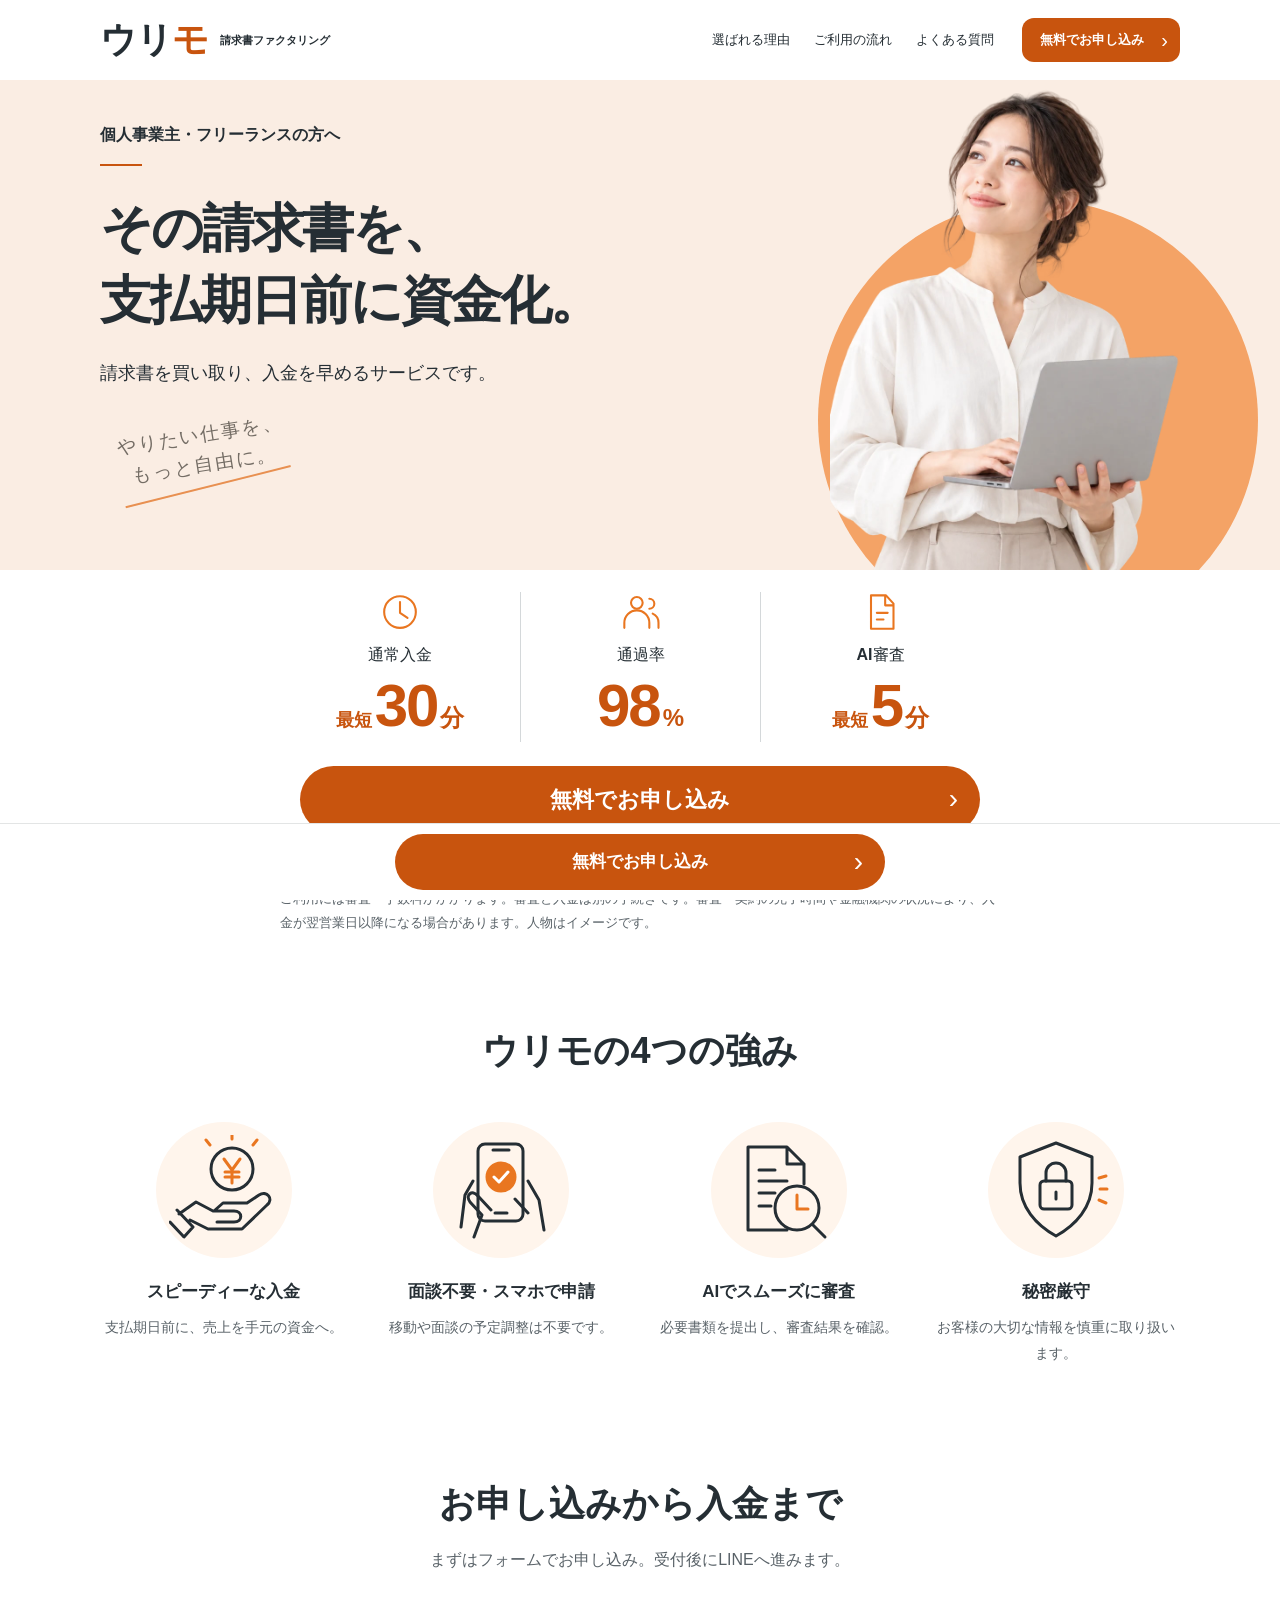
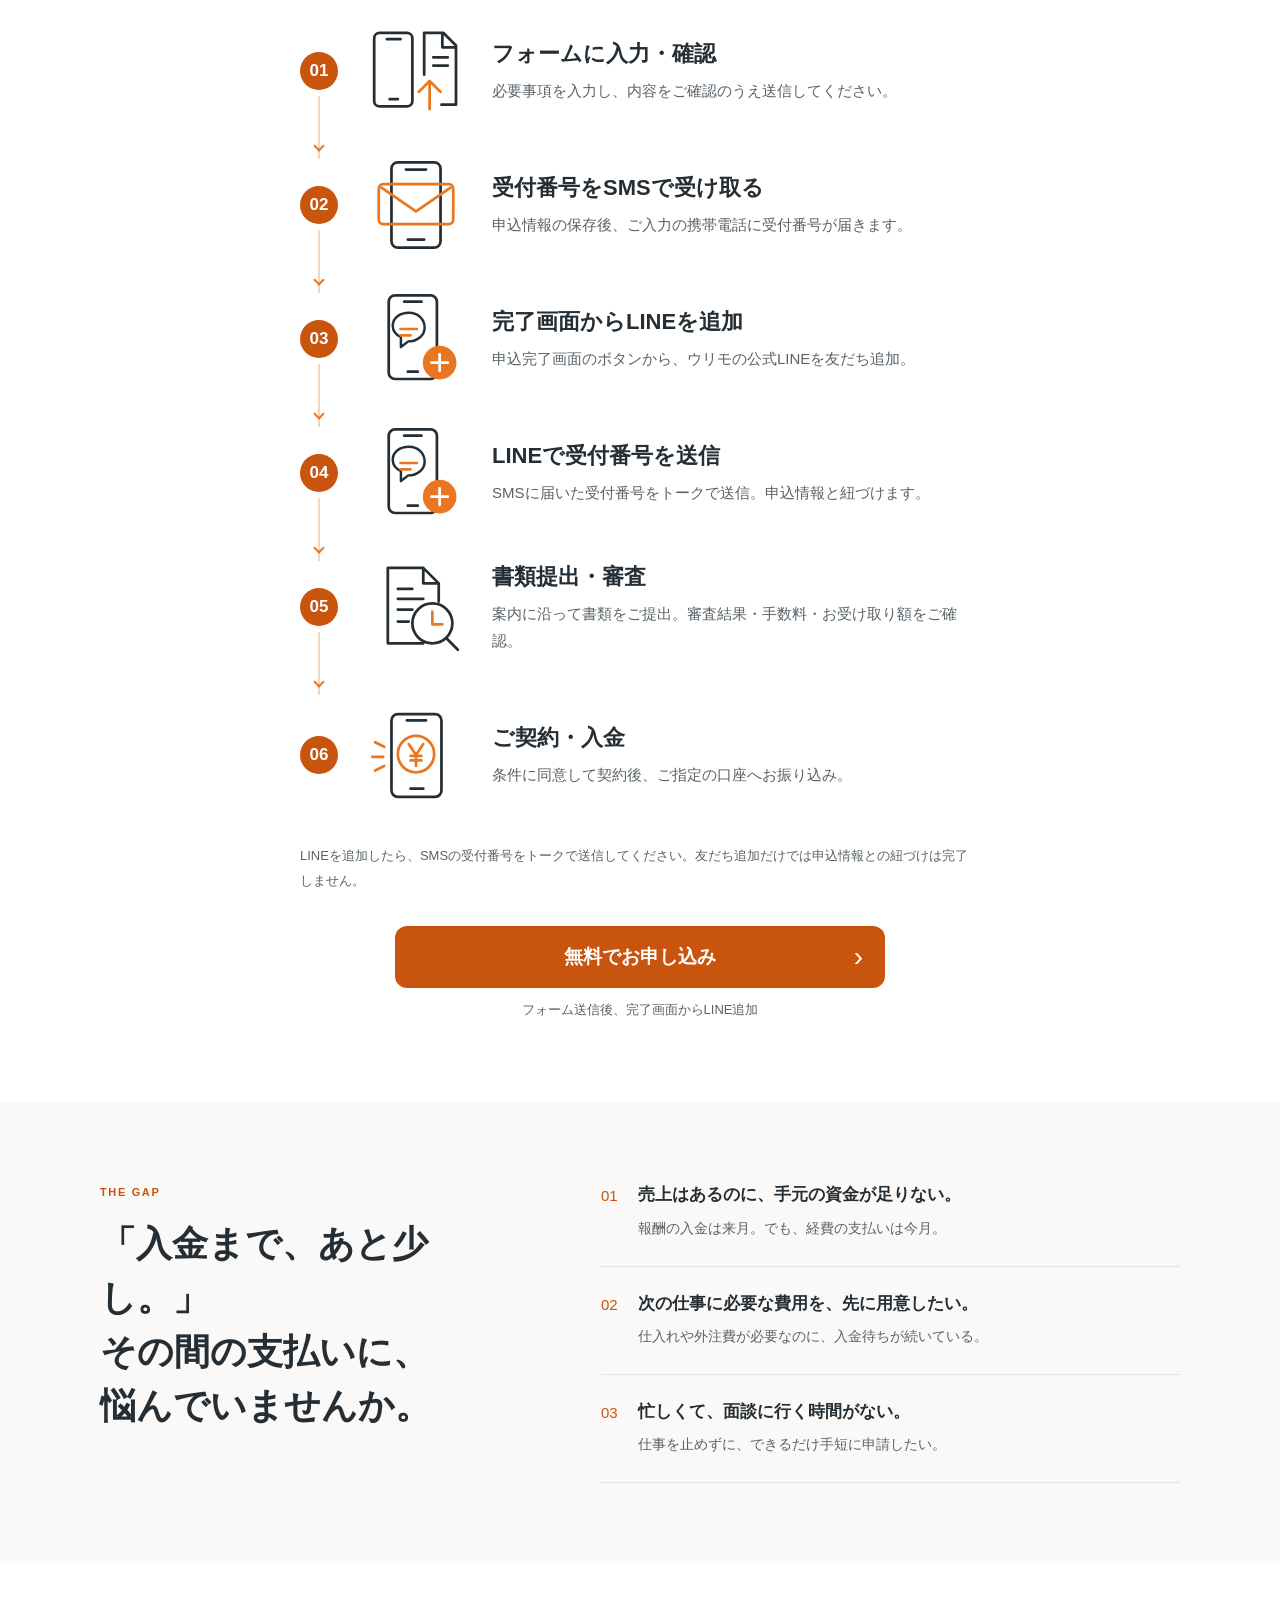
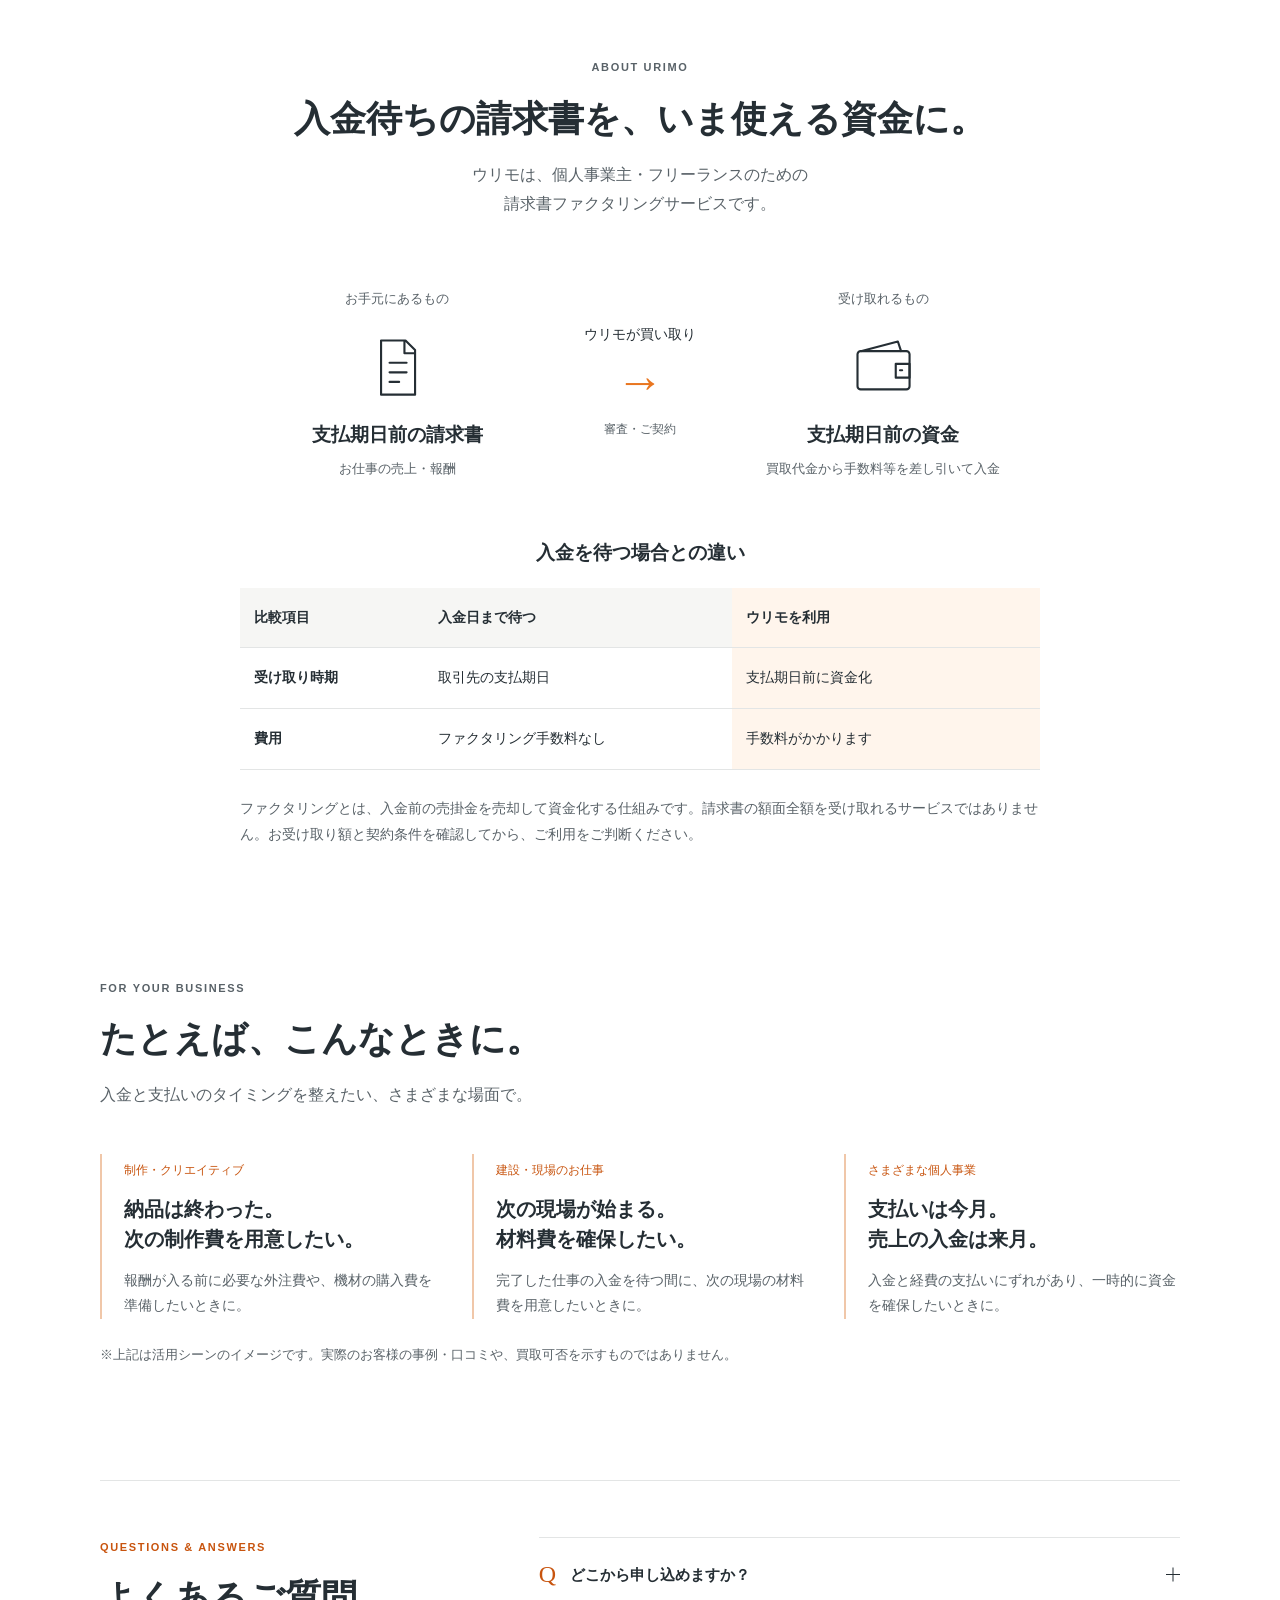
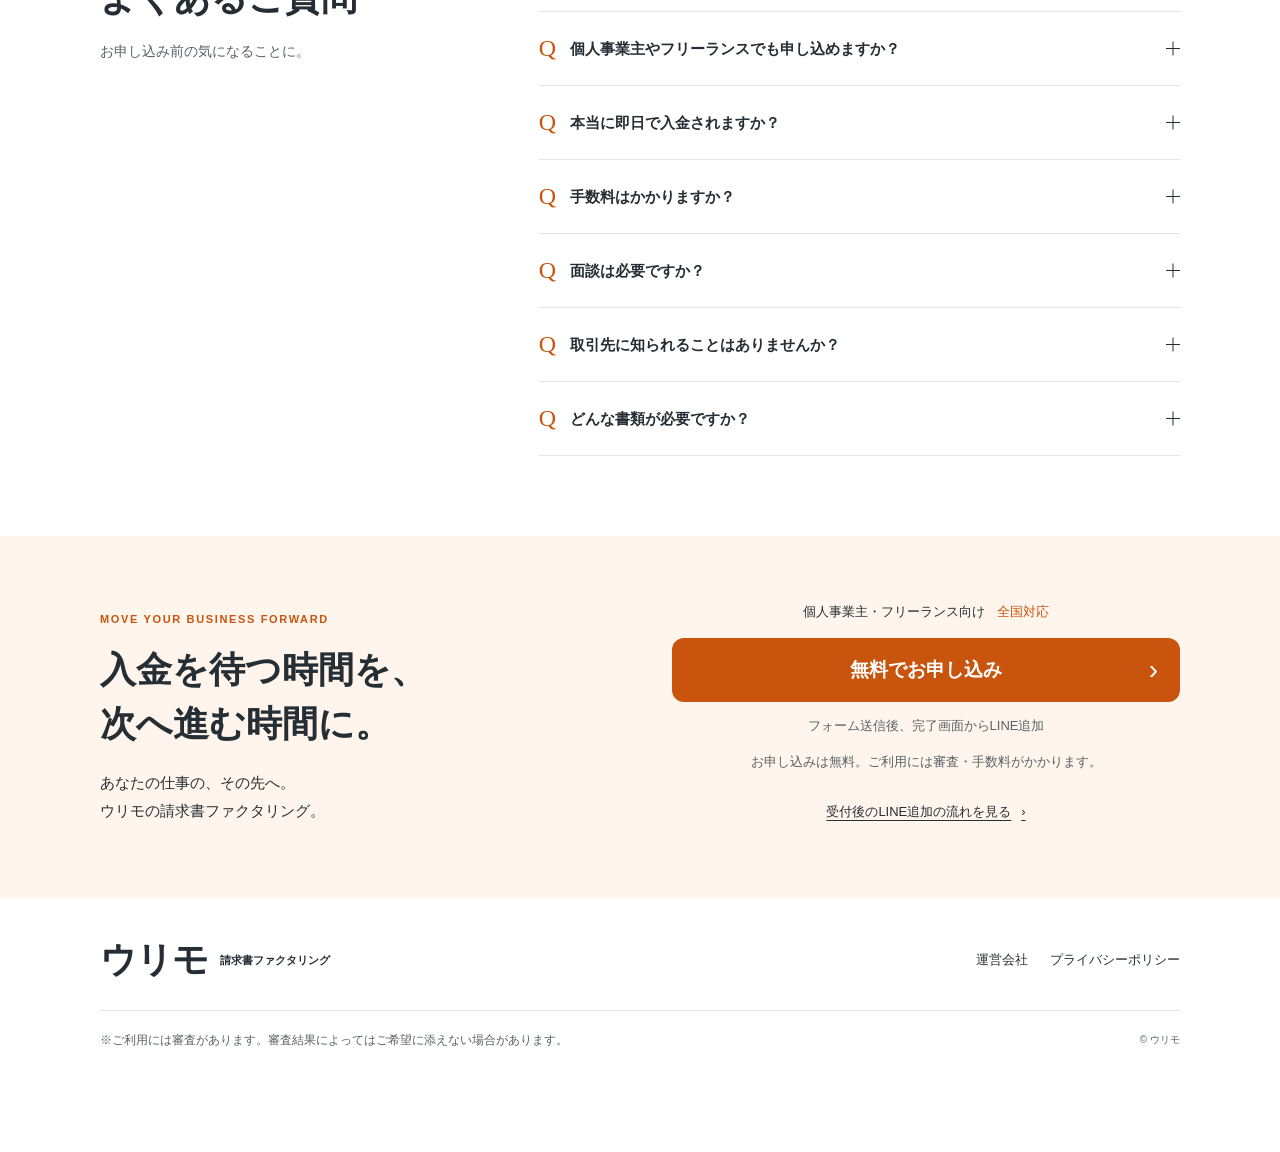
==== index.html @ 2bfb35e8 "Rebrand LP to Urimo and route applications through existing form" ====
<!doctype html>
<html lang="ja">
<head>
  <meta charset="utf-8">
  <meta name="viewport" content="width=device-width,initial-scale=1">
  <meta name="robots" content="noindex,nofollow">
  <meta name="theme-color" content="#ffffff">
  <title>ウリモ｜個人事業主・フリーランスの請求書ファクタリング</title>
  <meta name="description" content="個人事業主・フリーランスの入金待ちに、ウリモの請求書ファクタリング。支払期日前の請求書を資金化。最短即日入金、面談不要の簡単申請、秘密厳守。全国対応。専用フォームから無料でお申し込み。受付後に公式LINEを追加し、SMSの受付番号をお送りください。">
  <meta property="og:title" content="ウリモ｜その請求書を、支払期日前に資金化。">
  <meta property="og:description" content="個人事業主・フリーランス向けの請求書ファクタリング。最短即日入金・面談不要・秘密厳守。全国対応。">
  <meta property="og:type" content="website">
  <meta property="og:locale" content="ja_JP">
  <link rel="icon" href="favicon.svg" type="image/svg+xml">
  <link rel="stylesheet" href="style.css">
  <script src="site-config.js" defer></script>
  <script src="site.js" defer></script>
</head>
<body>
<a class="skip" href="#main">本文へ移動</a>
<header class="header">
  <div class="container header-inner">
    <a href="#" class="brand" aria-label="ウリモ トップ"><span class="brand-name">ウリ<span class="brand-accent">モ</span></span><span class="brand-description"><span>請求書</span><span>ファクタリング</span></span></a>
    <nav class="desktop-nav" aria-label="メインナビゲーション"><a href="#reasons">選ばれる理由</a><a href="#flow">ご利用の流れ</a><a href="#faq">よくある質問</a></nav>
    <a href="https://sawadamac-mini.tailef35d0.ts.net:4443/apply" class="button header-cta" data-cta="application" aria-description="申込フォームへ進み、入力内容をご確認のうえ送信してください" data-placement="header">無料でお申し込み<span aria-hidden="true">›</span></a>
  </div>
</header>
<main id="main">
  <section class="hero hero-peach" aria-labelledby="hero-title"><div class="hero-stage"><div class="container hero-copy">
    <p class="target">個人事業主・フリーランスの方へ</p>
    <h1 id="hero-title"><span class="sr-only">ウリモの請求書ファクタリング。 </span>その請求書を、<br>支払期日前に<span class="hero-last-line">資金化。</span></h1>
    <p class="hero-lead">請求書を買い取り、<br class="mobile-only">入金を早めるサービスです。</p>
    <p class="hero-message">やりたい仕事を、<br>もっと自由に。</p>
    <div class="hero-portrait" aria-hidden="true"><span class="hero-circle"></span><img src="hero-person.webp" width="800" height="1200" alt="" fetchpriority="high" decoding="async"></div>
  </div></div><div class="container hero-bottom">
    <dl class="hero-metrics" aria-label="ウリモのサービス情報"><div><dt><svg class="metric-icon" viewBox="0 0 48 48" aria-hidden="true" focusable="false"><circle cx="24" cy="24" r="19"/><path d="M24 12v13l9 6"/></svg>通常入金</dt><dd><span>最短</span><strong>30</strong><span>分</span></dd></div><div><dt><svg class="metric-icon" viewBox="0 0 48 48" aria-hidden="true" focusable="false"><circle cx="19" cy="13" r="7"/><path d="M4 43v-6a15 15 0 0 1 30 0v6M34 8a6 6 0 0 1 0 12M38 26a12 12 0 0 1 7 11v6"/></svg>通過率</dt><dd><strong>98</strong><span>%</span></dd></div><div><dt><svg class="metric-icon" viewBox="0 0 48 48" aria-hidden="true" focusable="false"><path d="M12 4h18l9 10v30H12ZM29 4v12h10M19 25h13M19 33h8"/></svg>AI審査</dt><dd><span>最短</span><strong>5</strong><span>分</span></dd></div></dl>
    <div class="hero-action"><a href="https://sawadamac-mini.tailef35d0.ts.net:4443/apply" class="button primary" data-cta="application" data-placement="hero" aria-description="申込フォームへ進み、入力内容をご確認のうえ送信してください">無料でお申し込み<span aria-hidden="true">›</span></a><p class="cta-caption hero-line-guide">フォームでお申し込み → 受付後にLINE追加</p></div>
    <p class="note hero-note">ご利用には審査・手数料がかかります。審査と入金は別の手続きです。審査・契約の完了時間や金融機関の状況により、入金が翌営業日以降になる場合があります。人物はイメージです。</p>
  </div></section>
<section id="reasons" class="section reasons" aria-labelledby="reasons-title"><div class="container"><div class="section-heading"><h2 id="reasons-title">ウリモの4つの強み</h2></div><div class="reason-grid"><article class="reason"><div class="icon-disc"><svg class="line-icon " viewBox="0 0 110 110" aria-hidden="true" focusable="false"><circle cx="63" cy="34" r="21"/><path class="icon-accent" d="m55 24 8 11 8-11M63 35v13M56 37h14M56 42h14"/><path d="m10 79 17-12 17 9h21c9 0 9 11 0 11H48m-3-11 9-8h24l12-8c8-5 15 4 8 10L73 94H39L21 85M8 75l16 17-9 10L1 87"/><path class="icon-accent" d="M63 4V0M84 10l4-5M41 10l-4-5"/></svg></div><h3>スピーディーな入金</h3><p>支払期日前に、売上を手元の資金へ。</p></article><article class="reason"><div class="icon-disc"><svg class="line-icon " viewBox="0 0 110 110" aria-hidden="true" focusable="false"><rect x="32" y="9" width="45" height="77" rx="7"/><path d="M47 15h16M49 78h12M27 46l-8 14-4 32m13 10 8-22-12-13c-5-7 2-13 8-6l13 14m37-29 11 19 5 30M69 64l13 14"/><circle class="icon-fill" cx="55" cy="42" r="14"/><path class="icon-white" d="m48 42 5 5 9-10"/></svg></div><h3>面談不要・スマホで申請</h3><p>移動や面談の予定調整は不要です。</p></article><article class="reason"><div class="icon-disc"><svg class="line-icon " viewBox="0 0 110 110" aria-hidden="true" focusable="false"><path d="M63 12H24v83h39M63 12l17 17H63V12M80 29v20M35 35h16M35 46h28M35 58h16M35 71h12"/><circle cx="73" cy="73" r="22"/><path class="icon-accent" d="M73 60v14h11"/><path d="m89 90 12 12"/></svg></div><h3>AIでスムーズに審査</h3><p>必要書類を提出し、審査結果を確認。</p></article><article class="reason"><div class="icon-disc"><svg class="line-icon " viewBox="0 0 110 110" aria-hidden="true" focusable="false"><path d="M55 8 91 22v26c0 24-16 42-36 53C35 90 19 72 19 48V22Z"/><rect x="39" y="46" width="32" height="28" rx="4"/><path d="M45 46v-8a10 10 0 0 1 20 0v8M55 57v7"/><path class="icon-accent" d="m98 43 7-2m-6 13h7m-8 11 7 3"/></svg></div><h3>秘密厳守</h3><p>お客様の大切な情報を慎重に取り扱います。</p></article></div></div></section>
<section id="flow" class="section flow" aria-labelledby="flow-title"><div class="container"><div class="section-heading"><h2 id="flow-title">お申し込みから入金まで</h2><p>まずはフォームでお申し込み。受付後にLINEへ進みます。</p></div><ol class="flow-list"><li><span class="step-number" aria-hidden="true">01</span><svg class="line-icon " viewBox="0 0 110 110" aria-hidden="true" focusable="false"><rect x="9" y="13" width="42" height="81" rx="6"/><path d="M23 20h15M26 86h9M64 59V13h21l14 14v65H83M84 13v16h15M74 40h16M74 49h16"/><path class="icon-accent" d="M70 97V66m-12 12 12-12 12 12"/></svg><div><h3>フォームに入力・確認</h3><p>必要事項を入力し、内容をご確認のうえ送信してください。</p></div></li>
<li><span class="step-number" aria-hidden="true">02</span><svg class="line-icon" viewBox="0 0 110 110" aria-hidden="true" focusable="false"><rect x="28" y="8" width="54" height="94" rx="7"/><path d="M44 16h22M46 93h18"/><rect class="icon-accent" x="14" y="32" width="82" height="44" rx="5"/><path class="icon-accent" d="m17 36 38 26 38-26"/></svg><div><h3>受付番号をSMSで受け取る</h3><p>申込情報の保存後、ご入力の携帯電話に受付番号が届きます。</p></div></li>
<li><span class="step-number" aria-hidden="true">03</span><svg class="line-icon " viewBox="0 0 110 110" aria-hidden="true" focusable="false"><rect x="25" y="7" width="53" height="92" rx="7"/><path d="M42 14h19M46 91h11"/><path d="M65 47c0 10-9 17-20 17l-9 7v-12c-6-3-10-8-10-14 0-10 9-16 20-16s19 8 19 18Z" transform="translate(6 0) scale(.9)"/><path class="icon-accent" d="M38 44h18M38 51h11"/><circle class="icon-fill" cx="81" cy="81" r="17"/><path class="icon-white" d="M81 72v18M72 81h18"/></svg><div><h3>完了画面からLINEを追加</h3><p>申込完了画面のボタンから、ウリモの公式LINEを友だち追加。</p></div></li>
<li><span class="step-number" aria-hidden="true">04</span><svg class="line-icon " viewBox="0 0 110 110" aria-hidden="true" focusable="false"><rect x="25" y="7" width="53" height="92" rx="7"/><path d="M42 14h19M46 91h11"/><path d="M65 47c0 10-9 17-20 17l-9 7v-12c-6-3-10-8-10-14 0-10 9-16 20-16s19 8 19 18Z" transform="translate(6 0) scale(.9)"/><path class="icon-accent" d="M38 44h18M38 51h11"/><circle class="icon-fill" cx="81" cy="81" r="17"/><path class="icon-white" d="M81 72v18M72 81h18"/></svg><div><h3>LINEで受付番号を送信</h3><p>SMSに届いた受付番号をトークで送信。申込情報と紐づけます。</p></div></li>
<li><span class="step-number" aria-hidden="true">05</span><svg class="line-icon " viewBox="0 0 110 110" aria-hidden="true" focusable="false"><path d="M63 12H24v83h39M63 12l17 17H63V12M80 29v20M35 35h16M35 46h28M35 58h16M35 71h12"/><circle cx="73" cy="73" r="22"/><path class="icon-accent" d="M73 60v14h11"/><path d="m89 90 12 12"/></svg><div><h3>書類提出・審査</h3><p>案内に沿って書類をご提出。審査結果・手数料・お受け取り額をご確認。</p></div></li>
<li><span class="step-number" aria-hidden="true">06</span><svg class="line-icon " viewBox="0 0 110 110" aria-hidden="true" focusable="false"><rect x="28" y="10" width="55" height="91" rx="7"/><path d="M45 17h21M49 92h14"/><circle class="icon-accent" cx="55" cy="54" r="20"/><path class="icon-accent" d="m47 43 8 12 8-12M55 55v12M49 56h12M49 61h12M10 41l10 5M7 57h12M10 72l10-5"/></svg><div><h3>ご契約・入金</h3><p>条件に同意して契約後、ご指定の口座へお振り込み。</p></div></li></ol><p class="note flow-note">LINEを追加したら、SMSの受付番号をトークで送信してください。友だち追加だけでは申込情報との紐づけは完了しません。</p><div class="inline-cta"><a href="https://sawadamac-mini.tailef35d0.ts.net:4443/apply" class="button primary" data-cta="application" data-placement="flow" aria-description="申込フォームへ進み、入力内容をご確認のうえ送信してください">無料でお申し込み<span aria-hidden="true">›</span></a><p class="cta-caption">フォーム送信後、完了画面からLINE追加</p></div></div></section>
  <section class="section problems" aria-labelledby="problems-title">
    <div class="container split-heading"><div><p class="eyebrow">THE GAP</p><h2 id="problems-title">「入金まで、あと少し。」<br>その間の支払いに、<br class="desktop-only">悩んでいませんか。</h2></div><ul class="problem-list"><li><span aria-hidden="true">01</span><div><h3>売上はあるのに、手元の資金が足りない。</h3><p>報酬の入金は来月。でも、経費の支払いは今月。</p></div></li><li><span aria-hidden="true">02</span><div><h3>次の仕事に必要な費用を、先に用意したい。</h3><p>仕入れや外注費が必要なのに、入金待ちが続いている。</p></div></li><li><span aria-hidden="true">03</span><div><h3>忙しくて、面談に行く時間がない。</h3><p>仕事を止めずに、できるだけ手短に申請したい。</p></div></li></ul></div>
  </section>
  <section id="about" class="section about" aria-labelledby="about-title"><div class="container">
    <div class="section-heading"><p class="eyebrow">ABOUT URIMO</p><h2 id="about-title">入金待ちの請求書を、<br class="mobile-only">いま使える資金に。</h2><p>ウリモは、個人事業主・フリーランスのための<br class="desktop-only">請求書ファクタリングサービスです。</p></div>
    <div class="explainer"><div class="explainer-part"><span class="small-label">お手元にあるもの</span><svg viewBox="0 0 64 64" aria-hidden="true"><path d="M17 7h23l9 9v42H17zM39 7v12h10M25 28h16M25 37h16M25 46h9"/></svg><h3>支払期日前の請求書</h3><p>お仕事の売上・報酬</p></div><div class="explainer-center"><span>ウリモが買い取り</span><div class="large-arrow" aria-hidden="true">→</div><small>審査・ご契約</small></div><div class="explainer-part"><span class="small-label">受け取れるもの</span><svg viewBox="0 0 64 64" aria-hidden="true"><rect x="8" y="17" width="49" height="36" rx="3"/><path d="m12 17 34-9 3 9M44 29h13v13H44zM48 35h2"/></svg><h3>支払期日前の資金</h3><p>買取代金から手数料等を差し引いて入金</p></div></div>
    <div class="comparison"><h3>入金を待つ場合との違い</h3><table><thead><tr><th scope="col">比較項目</th><th scope="col">入金日まで待つ</th><th scope="col">ウリモを利用</th></tr></thead><tbody><tr><th scope="row">受け取り時期</th><td>取引先の支払期日</td><td>支払期日前に資金化</td></tr><tr><th scope="row">費用</th><td>ファクタリング手数料なし</td><td>手数料がかかります</td></tr></tbody></table></div><p class="about-definition">ファクタリングとは、入金前の売掛金を売却して資金化する仕組みです。請求書の額面全額を受け取れるサービスではありません。お受け取り額と契約条件を確認してから、ご利用をご判断ください。</p>
  </div></section>


  <section class="section scenes" aria-labelledby="scenes-title"><div class="container"><div class="section-heading align-left"><p class="eyebrow">FOR YOUR BUSINESS</p><h2 id="scenes-title">たとえば、こんなときに。</h2><p>入金と支払いのタイミングを整えたい、さまざまな場面で。</p></div><div class="scene-grid"><article><span class="scene-label">制作・クリエイティブ</span><h3>納品は終わった。<br>次の制作費を用意したい。</h3><p>報酬が入る前に必要な外注費や、機材の購入費を準備したいときに。</p></article><article><span class="scene-label">建設・現場のお仕事</span><h3>次の現場が始まる。<br>材料費を確保したい。</h3><p>完了した仕事の入金を待つ間に、次の現場の材料費を用意したいときに。</p></article><article><span class="scene-label">さまざまな個人事業</span><h3>支払いは今月。<br>売上の入金は来月。</h3><p>入金と経費の支払いにずれがあり、一時的に資金を確保したいときに。</p></article></div><p class="note scene-note">※上記は活用シーンのイメージです。実際のお客様の事例・口コミや、買取可否を示すものではありません。</p></div></section>
  <section id="faq" class="section faq" aria-labelledby="faq-title"><div class="container faq-layout"><div><p class="eyebrow">QUESTIONS & ANSWERS</p><h2 id="faq-title">よくあるご質問</h2><p class="section-intro">お申し込み前の気になることに。</p></div><div class="faq-list">
    <details><summary><span class="q">Q</span>どこから申し込めますか？<span class="toggle" aria-hidden="true"></span></summary><div class="answer">「無料でお申し込み」ボタンから専用フォームへお進みください。入力内容を確認して送信し、受付後に完了画面から公式LINEを追加します。SMSで届いた受付番号をLINEのトークで送信すると、申込情報と紐づけられます。</div></details>
    <details><summary><span class="q">Q</span>個人事業主やフリーランスでも申し込めますか？<span class="toggle" aria-hidden="true"></span></summary><div class="answer">はい。ウリモは個人事業主・フリーランスの方向けの請求書ファクタリングサービスです。全国からお申し込みいただけます。ご利用には審査があります。</div></details>
    <details><summary><span class="q">Q</span>本当に即日で入金されますか？<span class="toggle" aria-hidden="true"></span></summary><div class="answer">最短即日での入金に対応しています。ただし、審査・契約の完了時間や金融機関の状況によっては、翌営業日以降となります。即日の入金をお約束するものではありません。</div></details>
    <details><summary><span class="q">Q</span>手数料はかかりますか？<span class="toggle" aria-hidden="true"></span></summary><div class="answer">お申し込みは無料ですが、ファクタリングのご利用には手数料がかかります。具体的な手数料・その他の費用・お受け取り額は、ご契約前に必ずご確認ください。</div></details>
    <details><summary><span class="q">Q</span>面談は必要ですか？<span class="toggle" aria-hidden="true"></span></summary><div class="answer">面談は不要です。ただし、申請内容の確認や必要書類のご提出は必要になります。詳しい手順はお申し込み時にご確認ください。</div></details>
    <details><summary><span class="q">Q</span>取引先に知られることはありませんか？<span class="toggle" aria-hidden="true"></span></summary><div class="answer">お客様の情報は秘密厳守で取り扱います。ただし、取引先への通知・承諾の要否は契約内容によります。気になる場合は、ご契約前に必ずご確認ください。</div></details>
    <details><summary><span class="q">Q</span>どんな書類が必要ですか？<span class="toggle" aria-hidden="true"></span></summary><div class="answer">資金化を希望する請求書をご準備ください。その他の必要書類は、お申し込み時にご確認ください。請求書の内容や審査によっては、ご希望に添えない場合があります。</div></details>
  </div></div></section>
  <section id="apply" class="final-cta" aria-labelledby="apply-title"><div class="container final-inner"><div><p class="eyebrow">MOVE YOUR BUSINESS FORWARD</p><h2 id="apply-title">入金を待つ時間を、<br>次へ進む時間に。</h2><p>あなたの仕事の、その先へ。<br>ウリモの請求書ファクタリング。</p></div><div class="final-action"><p class="final-target">個人事業主・フリーランス向け<span>全国対応</span></p><a href="https://sawadamac-mini.tailef35d0.ts.net:4443/apply" class="button primary" data-cta="application" aria-description="申込フォームへ進み、入力内容をご確認のうえ送信してください" data-placement="final">無料でお申し込み<span aria-hidden="true">›</span></a><p class="final-line-guide">フォーム送信後、完了画面からLINE追加</p><p class="final-caption">お申し込みは無料。ご利用には審査・手数料がかかります。</p><a href="#flow" class="line-link">受付後のLINE追加の流れを見る<span aria-hidden="true">›</span></a></div></div></section>
</main>
<footer><div class="container footer-top"><a href="#" class="brand" aria-label="ウリモ トップ"><span class="brand-name">ウリモ</span><span class="brand-description"><span>請求書</span><span>ファクタリング</span></span></a><nav aria-label="会社情報"><a href="#company-unavailable" data-info="company">運営会社</a><a href="#privacy-unavailable" data-info="privacy">プライバシーポリシー</a></nav></div><div class="container footer-bottom"><p>※ご利用には審査があります。審査結果によってはご希望に添えない場合があります。</p><small>© ウリモ</small></div></footer>
<div class="bottom-sticky" role="region" aria-label="お申し込み"><a href="https://sawadamac-mini.tailef35d0.ts.net:4443/apply" class="button primary" data-cta="application" aria-description="申込フォームへ進み、入力内容をご確認のうえ送信してください" data-placement="bottom_sticky">無料でお申し込み<span aria-hidden="true">›</span></a></div>
<section class="fallback-notice container" id="application-unavailable" tabindex="-1"><h2>お申し込み受付のご案内</h2><p>お申し込みは専用フォームから受け付けます。接続できない場合は、時間をおいて再度お試しください。</p><a href="#apply">ページに戻る</a></section>
<section class="fallback-notice container" id="line-unavailable" tabindex="-1"><h2>LINE窓口のご案内</h2><p>フォームでの受付後、申込完了画面から公式LINEを追加してください。追加後にSMSの受付番号をトークでお送りください。</p><a href="#apply">ページに戻る</a></section>
<section class="fallback-notice container" id="company-unavailable" tabindex="-1"><h2>運営会社情報</h2><p>サービス名：ウリモ。詳しい運営会社情報は公開準備中です。</p><a href="#apply">ページに戻る</a></section>
<section class="fallback-notice container" id="privacy-unavailable" tabindex="-1"><h2>プライバシーポリシー</h2><p>正式なプライバシーポリシーは公開準備中です。申込フォームに記載の個人情報の利用目的をご確認ください。</p><a href="#apply">ページに戻る</a></section>
<dialog id="notice-dialog" aria-labelledby="notice-title" aria-describedby="notice-body"><button type="button" class="dialog-close" aria-label="閉じる">×</button><span class="dialog-eyebrow">ウリモ</span><h2 id="notice-title"></h2><p id="notice-body"></p><button type="button" class="button dialog-return">ページに戻る</button></dialog>
</body>
</html>
---- style.css ----
:root{--ink:#252e34;--muted:#596268;--orange:#c8540e;--bright:#e97620;--peach:#fff5ec;--line:#e3e5e5;--font:-apple-system,BlinkMacSystemFont,"Hiragino Kaku Gothic ProN","Yu Gothic",Meiryo,sans-serif}
*{box-sizing:border-box}html{scroll-behavior:smooth;scroll-padding-top:24px}body{margin:0;background:#fff;color:var(--ink);font:16px/1.85 var(--font);-webkit-font-smoothing:antialiased}h1,h2,h3,p{margin:0}h1,h2,h3{font-feature-settings:"palt";line-height:1.5}h2{font-size:clamp(26px,3vw,36px);font-weight:750}h3{font-size:19px}a{color:inherit;text-decoration:none}button{font:inherit}a,button,summary{-webkit-tap-highlight-color:transparent}a:focus-visible,button:focus-visible,summary:focus-visible{outline:3px solid #2368a2;outline-offset:5px}svg{fill:none;stroke:currentColor;stroke-width:2;stroke-linecap:round;stroke-linejoin:round}em{font-style:normal;color:var(--orange)}.container{width:min(1080px,calc(100% - 64px));margin-inline:auto}.section{padding:80px 0}.section-heading{text-align:center;margin-bottom:44px}.section-heading>p{color:var(--muted);margin-top:14px}.note{font-size:13px;color:var(--muted);line-height:1.9}.eyebrow{font-size:11px;letter-spacing:.15em;color:var(--orange);font-weight:700;margin-bottom:14px}.sr-only{position:absolute;width:1px;height:1px;padding:0;margin:-1px;overflow:hidden;clip:rect(0,0,0,0);white-space:nowrap;border:0}.mobile-only{display:none}.skip{position:fixed;top:-100px;left:12px;background:#fff;padding:12px;z-index:100}.skip:focus{top:10px}
.header{height:80px;background:#fff}.header-inner{height:100%;display:flex;align-items:center;gap:28px}.brand{display:flex;align-items:center;gap:12px;flex-shrink:0}.brand-name{font:bold 36px/1 Arial,sans-serif;letter-spacing:-1px}.brand-description{font-size:11px;font-weight:700;line-height:1.5}.desktop-nav{margin-left:auto;display:flex;gap:24px;font-size:13px;white-space:nowrap}.desktop-nav a{padding:12px 0}.desktop-nav a:hover,footer a:hover{color:var(--orange)}.button{display:inline-flex;position:relative;align-items:center;justify-content:center;gap:16px;min-height:60px;padding:17px 40px;border:0;border-radius:12px;font-size:19px;font-weight:750;line-height:1.5;cursor:pointer;transition:background .15s}.button>span:last-child{position:absolute;right:22px;font-size:28px;line-height:1;font-weight:400}.primary,.header-cta{background:var(--orange);color:#fff}.primary:hover,.header-cta:hover{background:#ad4408}.header-cta{font-size:13px;min-height:44px;padding:12px 36px 12px 18px;white-space:nowrap}.header-cta>span:last-child{font-size:20px;right:12px}
.hero{padding:60px 0 28px;text-align:center}.hero-copy{max-width:820px}.target{display:inline-block;color:var(--orange);font-size:16px;font-weight:700;border-left:3px solid var(--bright);padding-left:14px;margin-bottom:24px}h1{font-size:clamp(38px,4.5vw,60px);letter-spacing:-.045em;font-weight:800;line-height:1.4}.hero-lead{font-size:18px;margin-top:20px}.hero-metrics{display:grid;grid-template-columns:repeat(3,1fr);margin:34px auto 28px;max-width:620px}.hero-metrics>div{padding-inline:12px;border-left:1px solid #d4d8da}.hero-metrics>div:first-child{border:0}.hero-metrics dt{font-size:16px;font-weight:550}.hero-metrics dd{display:flex;justify-content:center;align-items:baseline;gap:3px;margin:0;color:var(--orange);line-height:1.2;white-space:nowrap}.hero-metrics strong{font:750 62px/1.2 Arial,sans-serif;letter-spacing:-2px}.hero-metrics dd span{font-size:24px;font-weight:750}.hero-metrics dd span:first-child:not(:last-child){font-size:18px}.hero-action{max-width:490px;margin:auto}.hero-action .button{width:100%;min-height:68px;font-size:22px}.cta-caption{text-align:center;margin-top:10px;font-size:13px;color:var(--muted)}.hero-note{max-width:650px;margin:20px auto 0;text-align:left}
.reasons{padding-top:64px;padding-bottom:56px}.reason-grid{display:grid;grid-template-columns:repeat(4,1fr);gap:30px}.reason{text-align:center}.icon-disc{width:136px;height:136px;border-radius:50%;background:var(--peach);margin:0 auto 20px;display:grid;place-items:center}.line-icon{width:110px;height:110px;stroke-width:3;flex-shrink:0}.icon-accent{stroke:var(--bright)}.icon-fill{fill:var(--bright);stroke:var(--bright)}.icon-white{stroke:#fff}.reason h3{font-size:17px;line-height:1.7}.reason>p{font-size:14px;margin-top:8px;color:var(--muted)}
.flow{padding-top:54px}.flow .container{max-width:840px}.flow-list{list-style:none;margin:0 auto;padding:0;max-width:680px}.flow-list li{position:relative;display:grid;grid-template-columns:40px 100px 1fr;align-items:center;gap:26px;min-height:134px;padding-bottom:28px}.flow-list li:last-child{padding-bottom:0}.step-number{align-self:center;width:38px;height:38px;border-radius:50%;display:grid;place-items:center;background:var(--orange);color:white;font:600 17px Arial,sans-serif;position:relative;z-index:1}.flow-list li:not(:last-child):before{content:"";position:absolute;left:18px;top:78px;bottom:-7px;width:2px;background:#f4d5bd}.flow-list li:not(:last-child):after{content:"";position:absolute;left:15px;bottom:2px;width:6px;height:6px;border-right:2px solid var(--bright);border-bottom:2px solid var(--bright);transform:rotate(45deg)}.flow-list .line-icon{width:100px;height:100px}.flow-list h3{font-size:22px}.flow-list p{margin-top:7px;font-size:15px;color:var(--muted)}.flow-note{max-width:680px;margin:22px auto 0}.inline-cta{max-width:490px;margin:32px auto 0;text-align:center}.inline-cta .button{width:100%}
.split-heading{display:grid;grid-template-columns:1fr 1.35fr;gap:72px}.problems{background:#faf9f7}.problem-list{list-style:none;padding:0;margin:0}.problem-list li{display:flex;gap:20px;padding:24px 0;border-bottom:1px solid var(--line)}.problem-list li:first-child{padding-top:0}.problem-list li>span{color:var(--orange);font-size:15px}.problem-list h3{font-size:17px}.problem-list p{font-size:14px;color:var(--muted);margin-top:8px}.explainer{display:flex;justify-content:center;align-items:center;gap:40px;max-width:780px;margin:auto;padding:20px 0 30px}.explainer-part{text-align:center;flex:1;min-width:0}.explainer-part svg{display:block;width:68px;height:68px;margin:20px auto;color:var(--ink)}.small-label{font-size:13px;color:var(--muted)}.explainer-part h3{font-size:19px}.explainer-part p{font-size:13px;color:var(--muted);margin-top:8px}.explainer-center{text-align:center;font-size:14px;flex-shrink:0}.explainer-center small{font-size:12px;color:var(--muted)}.large-arrow{font-size:48px;color:var(--bright);line-height:1.4}.about-definition{max-width:800px;font-size:14px;color:var(--muted);margin:26px auto 0}.comparison{max-width:800px;margin:28px auto 0}.comparison h3{text-align:center;margin-bottom:20px}.comparison table{width:100%;border-collapse:collapse;table-layout:fixed;font-size:14px}.comparison th,.comparison td{padding:17px 14px;text-align:left;border-bottom:1px solid var(--line);overflow-wrap:anywhere}.comparison thead{background:#f6f6f4}.comparison th:first-child{width:23%}.comparison tr>*:last-child{background:var(--peach)}
.scenes{padding-top:36px}.align-left{text-align:left}.scene-grid{display:grid;grid-template-columns:repeat(3,1fr);gap:36px}.scene-grid article{border-left:2px solid #f0c7a9;padding-left:22px}.scene-label{font-size:12px;color:var(--orange)}.scene-grid h3{font-size:20px;margin:10px 0 14px}.scene-grid p{font-size:14px;color:var(--muted)}.scene-note{margin-top:24px}.faq{padding-top:32px}.faq-layout{border-top:1px solid var(--line);padding-top:56px;display:grid;grid-template-columns:1fr 1.65fr;gap:50px}.section-intro{color:var(--muted);font-size:14px;margin-top:14px}.faq-list{border-top:1px solid var(--line)}details{border-bottom:1px solid var(--line)}summary{list-style:none;display:flex;align-items:center;gap:14px;cursor:pointer;font-size:15px;font-weight:650;line-height:1.7;padding:23px 0}summary::-webkit-details-marker{display:none}.q{font:24px Georgia,serif;color:var(--orange)}.toggle{position:relative;width:14px;height:14px;flex:0 0 14px;margin-left:auto}.toggle:before,.toggle:after{content:"";position:absolute;top:6px;left:0;right:0;height:1px;background:var(--ink)}.toggle:after{transform:rotate(90deg)}details[open] .toggle:after{display:none}.answer{padding:0 20px 24px 30px;font-size:14px;color:var(--muted)}
.final-cta{background:var(--peach);padding:64px 0}.final-inner{display:grid;grid-template-columns:1fr 1fr;gap:64px;align-items:center}.final-cta h2{font-size:36px}.final-cta h2+p{margin-top:18px;font-size:15px}.final-target{font-size:13px;display:flex;gap:12px;justify-content:center;margin-bottom:14px}.final-target span{color:var(--orange)}.final-action .primary{width:100%;min-height:64px}.final-line-guide,.final-caption{text-align:center;font-size:13px;margin-top:12px;color:var(--muted)}.line-link{display:flex;align-items:center;justify-content:center;gap:10px;min-height:44px;margin-top:16px;font-size:13px;text-decoration:underline;text-underline-offset:4px}.line-link svg{width:23px;height:23px}.footer-top,.footer-bottom{display:flex;justify-content:space-between;align-items:center;gap:24px}footer{padding:36px 0 24px}.footer-top nav{display:flex;gap:22px;font-size:13px}.footer-top nav a{padding-block:14px}.footer-bottom{border-top:1px solid var(--line);margin-top:24px;padding-top:18px;font-size:12px;color:var(--muted)}.footer-bottom small{white-space:nowrap}.fallback-notice{display:none;padding-block:32px}.fallback-notice:target{display:block}.fallback-notice h2{font-size:24px}.fallback-notice a{display:inline-block;padding:14px 0;color:var(--orange);text-decoration:underline}dialog{color:var(--ink);border:1px solid var(--line);border-radius:12px;padding:40px 28px 28px;max-width:480px;width:calc(100% - 36px)}dialog::backdrop{background:#202d3499}body.dialog-open{overflow:hidden}.dialog-close{position:absolute;top:5px;right:8px;border:0;background:none;font-size:28px;width:44px;height:44px;cursor:pointer}.dialog-eyebrow{font:bold 24px Arial,sans-serif;color:var(--orange)}dialog h2{font-size:22px;margin-top:14px}dialog p{font-size:15px;margin-top:16px}.dialog-return{background:var(--ink);color:#fff;margin-top:24px;width:100%;font-size:15px}
@media(max-width:1000px){.desktop-nav{display:none}.header-cta{margin-left:auto}.reason-grid{grid-template-columns:repeat(2,1fr);gap:38px}.reason>p{max-width:260px;margin-inline:auto}.split-heading{gap:36px}.final-inner{gap:36px}.faq-layout{gap:28px}}
@media(max-width:760px){.container{width:calc(100% - 40px)}.header{height:68px}.header-inner{gap:10px}.brand{gap:10px}.brand-name{font-size:32px}.brand-description{font-size:10px}.brand-description>span{display:block}.header-cta{font-size:11px;min-height:44px;padding:10px 26px 10px 12px;border-radius:8px}.header-cta>span:last-child{right:10px;font-size:18px}.hero{padding:34px 0 12px;text-align:left}.target{font-size:12px;margin-bottom:22px;padding-left:10px}.hero-copy{max-width:550px}h1{font-size:clamp(28px,7.8vw,43px);line-height:1.45;letter-spacing:-.055em}.hero-lead{font-size:15px;margin-top:18px}.mobile-only{display:none}.hero-metrics{margin:26px auto 24px}.hero-metrics>div{padding-inline:5px;text-align:center}.hero-metrics dt{font-size:13px}.hero-metrics strong{font-size:44px;letter-spacing:-1.5px}.hero-metrics dd{gap:1px}.hero-metrics dd span{font-size:20px}.hero-metrics dd span:first-child:not(:last-child){font-size:13px}.hero-action .button{font-size:19px;min-height:60px}.cta-caption{font-size:12px}.hero-note{font-size:12px;margin-top:17px}.section{padding:56px 0}.section-heading{margin-bottom:30px}.section-heading>p{font-size:14px}h2{font-size:26px;line-height:1.6}.reasons{padding-top:42px;padding-bottom:20px}.reason-grid{gap:30px 18px}.icon-disc{width:112px;height:112px;margin-bottom:14px}.line-icon{width:96px;height:96px}.reason h3{font-size:14px;line-height:1.75}.reason>p{font-size:12px;line-height:1.9;max-width:175px}.flow{padding-top:44px}.flow .section-heading h2{font-size:24px;letter-spacing:-.025em}.flow-list li{grid-template-columns:30px 70px 1fr;gap:14px;min-height:114px;padding-bottom:24px}.flow-list .line-icon{width:70px;height:78px}.step-number{width:30px;height:30px;font-size:14px}.flow-list li:not(:last-child):before{left:14px;top:66px;bottom:-3px}.flow-list li:not(:last-child):after{left:11px;bottom:1px}.flow-list h3{font-size:17px}.flow-list p{font-size:13px;margin-top:5px;line-height:1.8}.flow-note{font-size:12px;margin-top:18px}.inline-cta{margin-top:24px}.inline-cta .button{font-size:18px}.desktop-only{display:none}.split-heading{display:block}.problem-list{margin-top:28px}.problem-list h3{font-size:16px}.problem-list p{font-size:14px}.explainer{gap:12px;padding:0 0 20px}.explainer-part svg{width:50px;height:50px;margin:16px auto}.small-label{font-size:11px}.explainer-part h3{font-size:14px}.explainer-part p{font-size:12px}.explainer-center{font-size:11px;flex-basis:70px}.explainer-center small{font-size:10px}.large-arrow{font-size:36px}.comparison th,.comparison td{padding:12px 8px;font-size:12px}.comparison th:first-child{width:22%}.about-definition{font-size:13px}.scene-grid{grid-template-columns:1fr;gap:28px}.scene-grid h3{font-size:20px}.scene-grid p{font-size:14px}.scene-note{font-size:12px}.faq-layout{display:block;padding-top:36px}.faq-list{margin-top:28px}summary{font-size:14px;gap:10px}.answer{font-size:14px;padding-left:26px}.final-inner{display:block}.final-cta h2{font-size:30px}.final-action{margin-top:28px}.final-target{font-size:12px;gap:8px}.final-caption{font-size:12px}.final-cta{padding:44px 0}.footer-top,.footer-bottom{flex-direction:column;align-items:flex-start;gap:14px}.footer-top nav{font-size:12px;gap:18px}.footer-bottom{margin-top:12px}.fallback-notice{padding-bottom:110px}}
@media(max-width:360px){.container{width:calc(100% - 32px)}.brand-name{font-size:29px}.brand-description{font-size:9px}.header-cta{font-size:10px}.hero-metrics strong{font-size:39px}.hero-metrics dd span{font-size:18px}.hero-metrics dd span:first-child:not(:last-child){font-size:12px}.flow-list li{grid-template-columns:26px 56px 1fr;gap:10px}.flow-list .line-icon{width:56px;height:68px}.step-number{width:26px;height:26px;font-size:12px}.flow-list li:not(:last-child):before{left:12px}.flow-list li:not(:last-child):after{left:9px}.flow-list h3{font-size:16px}.flow .section-heading h2{font-size:22px}.reason-grid{gap:28px 14px}.reason h3{font-size:13px}.explainer{gap:8px}.explainer-center{flex-basis:60px}}
@media(prefers-reduced-motion:reduce){html{scroll-behavior:auto}*,*:before,*:after{transition:none!important;animation:none!important}}
/* Approved attached reference: peach background, portrait, orange circle and CTA. */
.header .brand-accent{color:var(--orange)}
.hero-peach{padding:0 0 24px;text-align:left}
.hero-stage{overflow:hidden;background:#faede3}
.hero-peach .hero-copy{position:relative;max-width:1080px;padding-block:40px 36px;min-height:490px;isolation:isolate}
.hero-peach .target{color:var(--ink);border:0;padding:0;margin-bottom:26px;font-size:16px}
.hero-peach .target:after{content:"";display:block;width:42px;height:2px;background:var(--orange);margin-top:14px}
.hero-peach h1{position:relative;z-index:1;font-size:52px;line-height:1.4;letter-spacing:-.04em}
.hero-last-line{display:inline}
.hero-peach .hero-lead{position:relative;z-index:1;font-size:18px;margin-top:20px;font-weight:550;line-height:1.8}
.hero-peach .mobile-only{display:none}
.hero-message{position:relative;z-index:1;display:inline-block;margin:30px 0 0 18px;color:#746d65;font-size:19px;line-height:1.6;letter-spacing:.1em;transform:rotate(-9deg);text-align:center;font-family:"Hiragino Mincho ProN","Yu Mincho",serif}
.hero-message:after{content:"";display:block;height:2px;background:#e89051;width:170px;margin-top:5px;transform:rotate(-5deg)}
.hero-portrait{position:absolute;right:0;bottom:0;width:350px;height:490px;z-index:-1}
.hero-circle{position:absolute;left:-12px;top:120px;width:440px;height:440px;border-radius:50%;background:#f4a366}
.hero-portrait img{display:block;position:absolute;bottom:-42px;right:0;width:100%;height:auto}
.hero-peach .hero-bottom{max-width:850px}
.hero-peach .hero-metrics{max-width:720px;margin:22px auto 24px}
.hero-peach .hero-metrics>div{text-align:center}
.metric-icon{display:block;width:40px;height:40px;margin:0 auto 8px;color:var(--bright);stroke-width:2.5}
.hero-peach .hero-metrics strong{font-size:60px}
.hero-peach .hero-action{max-width:680px}
.hero-peach .hero-action .button{background:var(--orange);border-radius:999px;min-height:64px}
.hero-peach .hero-action .button:hover{background:#ad4408}
.hero-line-guide{display:flex;align-items:center;justify-content:center;gap:10px;color:var(--ink);margin-top:14px}
.line-mark{display:grid;place-items:center;background:#06b94d;color:white;border-radius:50%;width:30px;height:30px;font:bold 9px Arial,sans-serif;flex-shrink:0}
.hero-peach .hero-note{max-width:720px;margin-top:16px}
@media(min-width:761px) and (max-width:1100px){.hero-peach h1{font-size:44px}.hero-peach .hero-lead{font-size:16px}.hero-peach .hero-copy{min-height:490px}.hero-portrait{right:-30px;width:355px;height:470px}.hero-circle{width:370px;height:370px}}
@media(max-width:760px){
 .hero-peach{padding:0 0 16px}
 .hero-peach .hero-copy{max-width:550px;padding-block:24px 25px;min-height:0}
 .hero-peach .target{font-size:12px;margin-bottom:18px}
 .hero-peach .target:after{width:28px;margin-top:9px}
 .hero-last-line{display:block}
 .hero-peach .mobile-only{display:block}
 .hero-peach h1{font-size:clamp(27px,8vw,44px);line-height:1.4;letter-spacing:-.04em}
 .hero-peach .hero-lead{font-size:clamp(12px,3.4vw,17px);line-height:1.8;margin-top:16px}
 .hero-message{font-size:clamp(11px,3.1vw,16px);margin:30px 0 0 10px;line-height:1.6}
 .hero-message:after{width:110px;margin-top:4px}
 .hero-portrait{width:59%;height:85%;right:-28px}
 .hero-portrait img{bottom:-22px}
 .hero-circle{width:112%;height:auto;aspect-ratio:1;left:-5%;top:24%}
 .hero-peach .hero-metrics{margin:18px auto 20px}
 .hero-peach .hero-metrics strong{font-size:44px}
 .hero-peach .hero-metrics dt{font-size:13px}
 .metric-icon{width:29px;height:29px;margin-bottom:6px}
 .hero-peach .hero-action .button{font-size:19px;min-height:58px}
 .hero-peach .hero-note{font-size:12px;margin-top:14px}
 .hero-line-guide{font-size:12px;gap:8px}
 .line-mark{width:28px;height:28px}
}
@media(max-width:360px){.hero-peach .hero-metrics strong{font-size:39px}.hero-peach .hero-copy{padding-block:22px}.hero-peach .hero-metrics>div{padding-inline:2px}.hero-portrait{right:-24px;width:57%}.hero-line-guide{font-size:10px}.hero-peach .hero-lead{font-size:12px}}

/* Always-visible application action. Reserve space for the bar and device home indicator. */
html{scroll-padding-bottom:calc(97px + env(safe-area-inset-bottom))}
body{padding-bottom:calc(77px + env(safe-area-inset-bottom))}
.bottom-sticky{position:fixed;inset:auto 0 0;z-index:20;display:flex;justify-content:center;padding:10px 20px calc(10px + env(safe-area-inset-bottom));background:#fff;border-top:1px solid var(--line)}
.bottom-sticky .button{width:100%;max-width:490px;min-height:56px;padding:12px 44px;font-size:17px;border-radius:999px}
@media print{body{padding-bottom:0}.header-cta,.bottom-sticky,.hero-action,.inline-cta,dialog,.fallback-notice{display:none!important}.section{padding:25px 0}.container{width:100%}.reason,.flow-list li{break-inside:avoid}footer{padding-bottom:20px}}
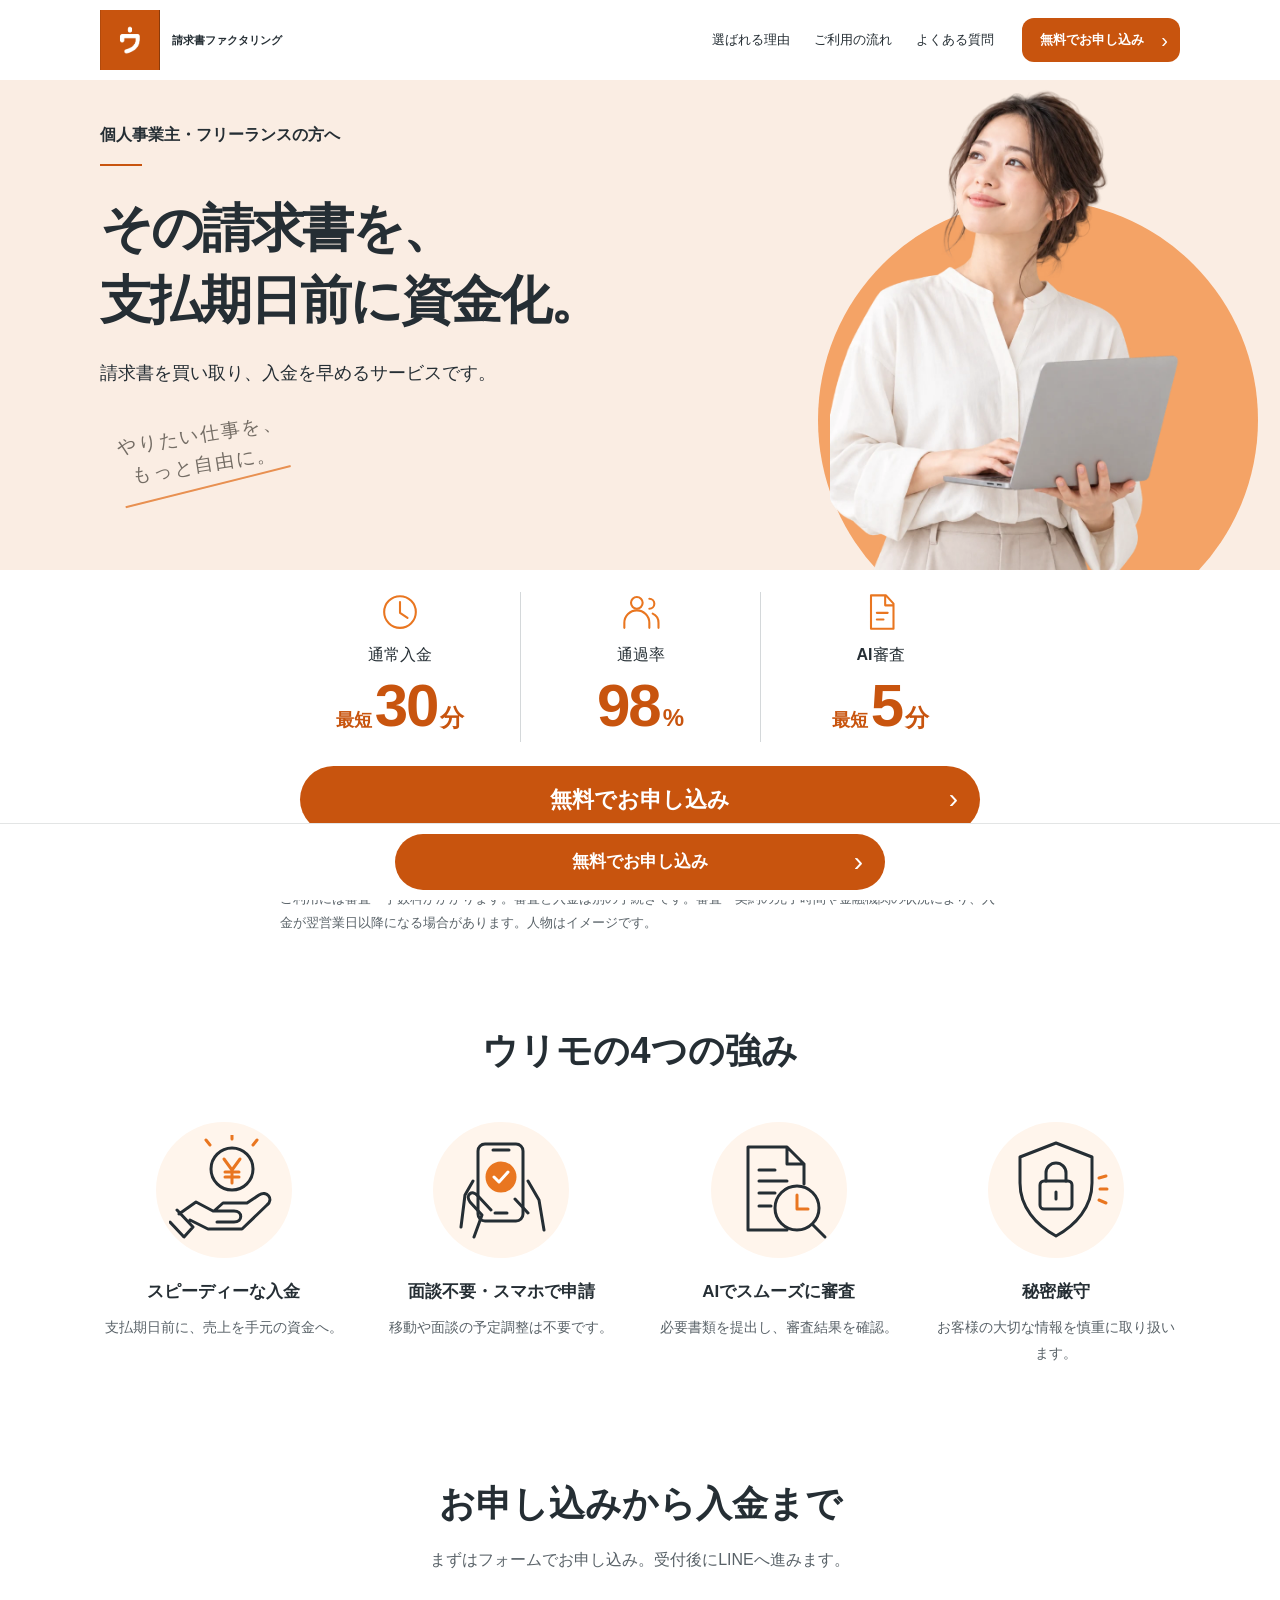
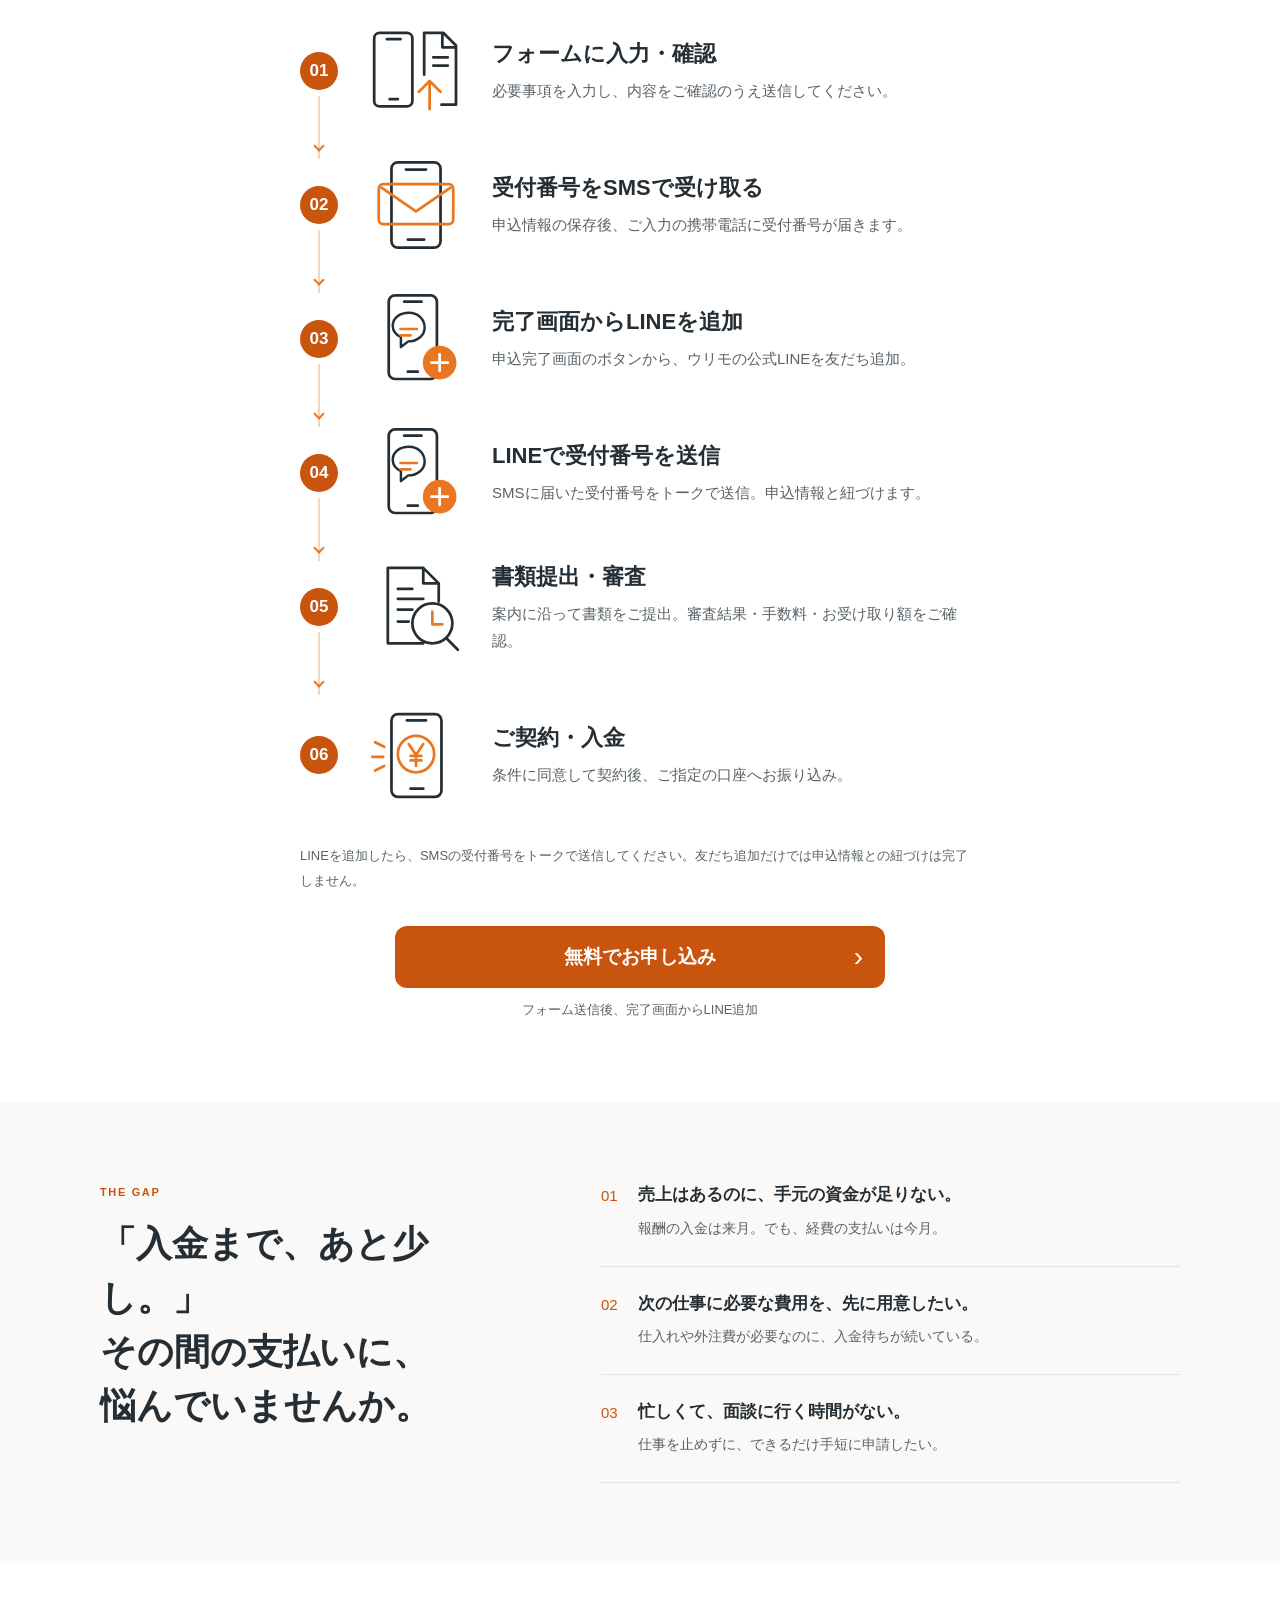
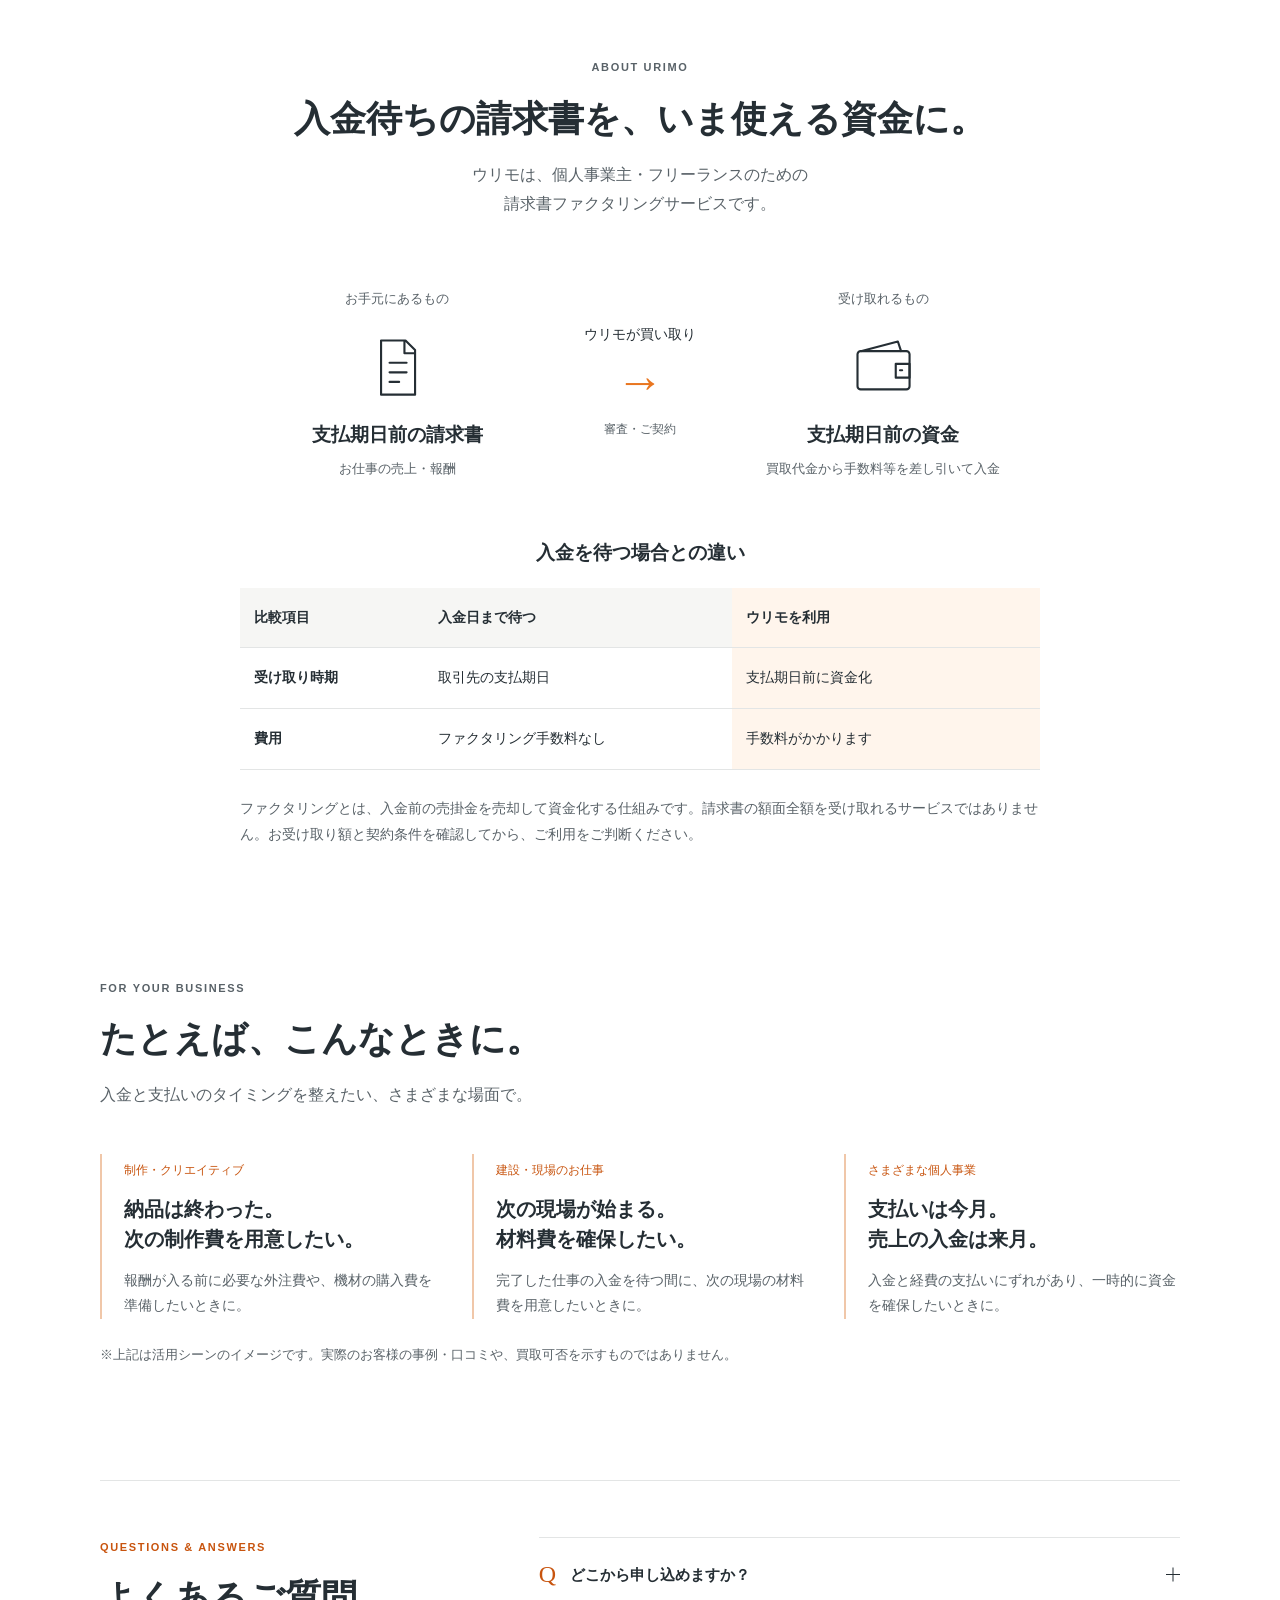
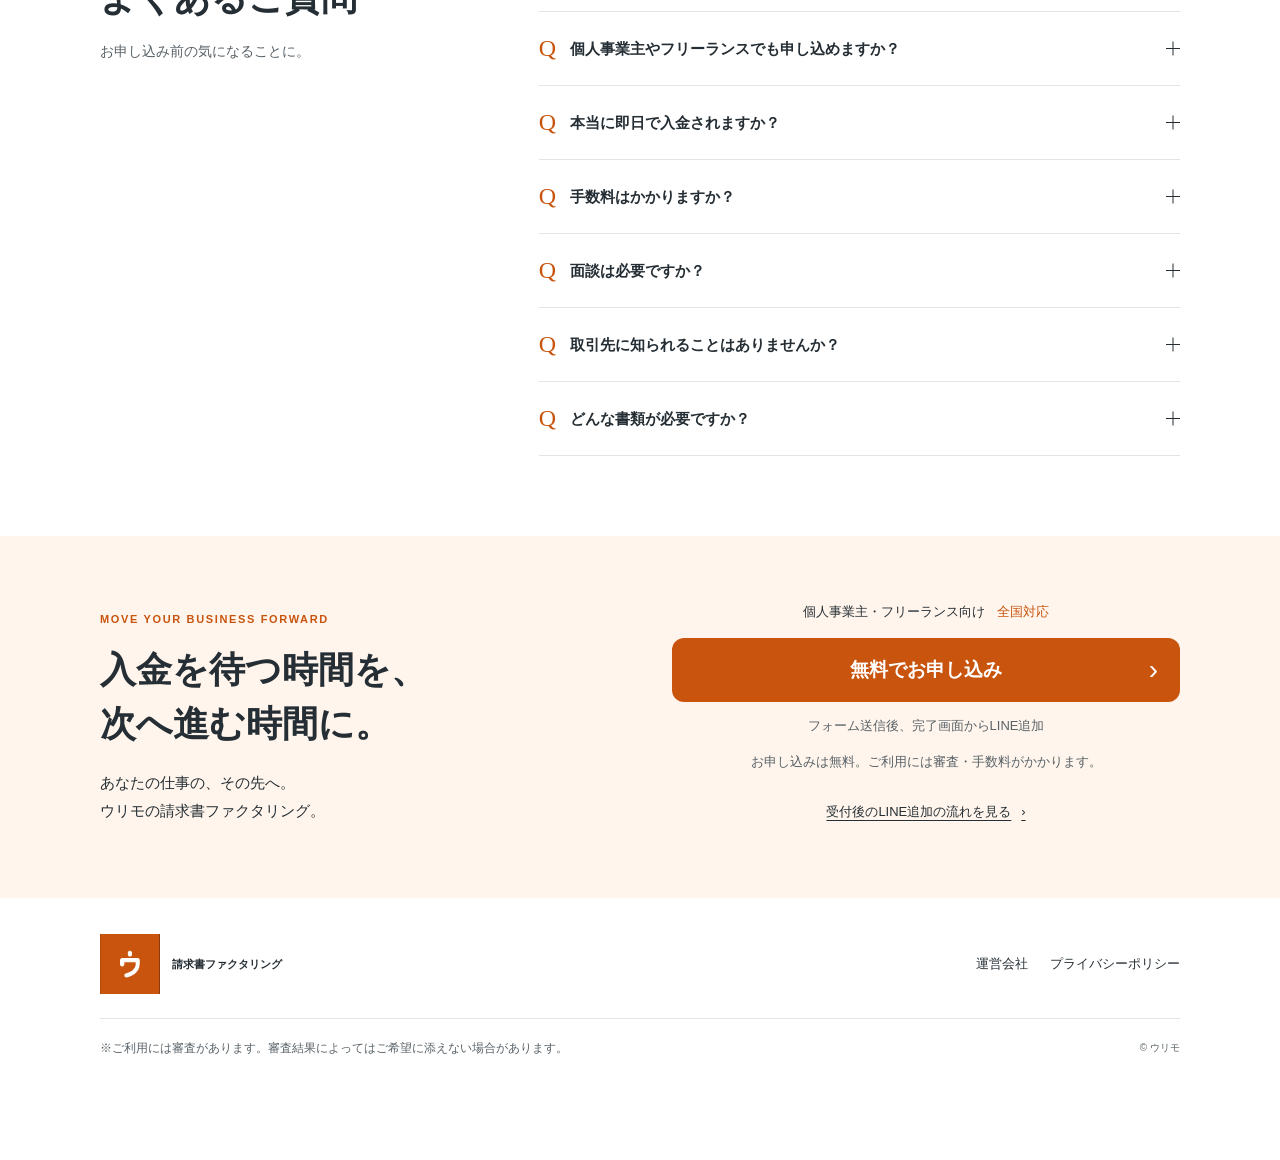
==== commit cab1a28e: "Replace Urimo branding with supplied logo image" ====
--- a/index.html
+++ b/index.html
@@ -11,7 +11,7 @@
   <meta property="og:description" content="個人事業主・フリーランス向けの請求書ファクタリング。最短即日入金・面談不要・秘密厳守。全国対応。">
   <meta property="og:type" content="website">
   <meta property="og:locale" content="ja_JP">
-  <link rel="icon" href="favicon.svg" type="image/svg+xml">
+  <link rel="icon" href="urimo-logo.png" type="image/png">
   <link rel="stylesheet" href="style.css">
   <script src="site-config.js" defer></script>
   <script src="site.js" defer></script>
@@ -20,7 +20,7 @@
 <a class="skip" href="#main">本文へ移動</a>
 <header class="header">
   <div class="container header-inner">
-    <a href="#" class="brand" aria-label="ウリモ トップ"><span class="brand-name">ウリ<span class="brand-accent">モ</span></span><span class="brand-description"><span>請求書</span><span>ファクタリング</span></span></a>
+    <a href="#" class="brand" aria-label="ウリモ トップ"><img class="brand-logo" src="urimo-logo.png" alt="ウリモ" width="644" height="640"><span class="brand-description"><span>請求書</span><span>ファクタリング</span></span></a>
     <nav class="desktop-nav" aria-label="メインナビゲーション"><a href="#reasons">選ばれる理由</a><a href="#flow">ご利用の流れ</a><a href="#faq">よくある質問</a></nav>
     <a href="https://sawadamac-mini.tailef35d0.ts.net:4443/apply" class="button header-cta" data-cta="application" aria-description="申込フォームへ進み、入力内容をご確認のうえ送信してください" data-placement="header">無料でお申し込み<span aria-hidden="true">›</span></a>
   </div>
@@ -66,7 +66,7 @@
   </div></div></section>
   <section id="apply" class="final-cta" aria-labelledby="apply-title"><div class="container final-inner"><div><p class="eyebrow">MOVE YOUR BUSINESS FORWARD</p><h2 id="apply-title">入金を待つ時間を、<br>次へ進む時間に。</h2><p>あなたの仕事の、その先へ。<br>ウリモの請求書ファクタリング。</p></div><div class="final-action"><p class="final-target">個人事業主・フリーランス向け<span>全国対応</span></p><a href="https://sawadamac-mini.tailef35d0.ts.net:4443/apply" class="button primary" data-cta="application" aria-description="申込フォームへ進み、入力内容をご確認のうえ送信してください" data-placement="final">無料でお申し込み<span aria-hidden="true">›</span></a><p class="final-line-guide">フォーム送信後、完了画面からLINE追加</p><p class="final-caption">お申し込みは無料。ご利用には審査・手数料がかかります。</p><a href="#flow" class="line-link">受付後のLINE追加の流れを見る<span aria-hidden="true">›</span></a></div></div></section>
 </main>
-<footer><div class="container footer-top"><a href="#" class="brand" aria-label="ウリモ トップ"><span class="brand-name">ウリモ</span><span class="brand-description"><span>請求書</span><span>ファクタリング</span></span></a><nav aria-label="会社情報"><a href="#company-unavailable" data-info="company">運営会社</a><a href="#privacy-unavailable" data-info="privacy">プライバシーポリシー</a></nav></div><div class="container footer-bottom"><p>※ご利用には審査があります。審査結果によってはご希望に添えない場合があります。</p><small>© ウリモ</small></div></footer>
+<footer><div class="container footer-top"><a href="#" class="brand" aria-label="ウリモ トップ"><img class="brand-logo" src="urimo-logo.png" alt="ウリモ" width="644" height="640"><span class="brand-description"><span>請求書</span><span>ファクタリング</span></span></a><nav aria-label="会社情報"><a href="#company-unavailable" data-info="company">運営会社</a><a href="#privacy-unavailable" data-info="privacy">プライバシーポリシー</a></nav></div><div class="container footer-bottom"><p>※ご利用には審査があります。審査結果によってはご希望に添えない場合があります。</p><small>© ウリモ</small></div></footer>
 <div class="bottom-sticky" role="region" aria-label="お申し込み"><a href="https://sawadamac-mini.tailef35d0.ts.net:4443/apply" class="button primary" data-cta="application" aria-description="申込フォームへ進み、入力内容をご確認のうえ送信してください" data-placement="bottom_sticky">無料でお申し込み<span aria-hidden="true">›</span></a></div>
 <section class="fallback-notice container" id="application-unavailable" tabindex="-1"><h2>お申し込み受付のご案内</h2><p>お申し込みは専用フォームから受け付けます。接続できない場合は、時間をおいて再度お試しください。</p><a href="#apply">ページに戻る</a></section>
 <section class="fallback-notice container" id="line-unavailable" tabindex="-1"><h2>LINE窓口のご案内</h2><p>フォームでの受付後、申込完了画面から公式LINEを追加してください。追加後にSMSの受付番号をトークでお送りください。</p><a href="#apply">ページに戻る</a></section>
--- a/style.css
+++ b/style.css
@@ -70,3 +70,7 @@
 .bottom-sticky{position:fixed;inset:auto 0 0;z-index:20;display:flex;justify-content:center;padding:10px 20px calc(10px + env(safe-area-inset-bottom));background:#fff;border-top:1px solid var(--line)}
 .bottom-sticky .button{width:100%;max-width:490px;min-height:56px;padding:12px 44px;font-size:17px;border-radius:999px}
 @media print{body{padding-bottom:0}.header-cta,.bottom-sticky,.hero-action,.inline-cta,dialog,.fallback-notice{display:none!important}.section{padding:25px 0}.container{width:100%}.reason,.flow-list li{break-inside:avoid}footer{padding-bottom:20px}}
+
+/* Approved Urimo logo supplied on 2026-10-19. Preserve original aspect ratio. */
+.brand-logo{display:block;width:auto;height:60px;flex-shrink:0}
+@media(max-width:760px){.brand-logo{height:48px}}
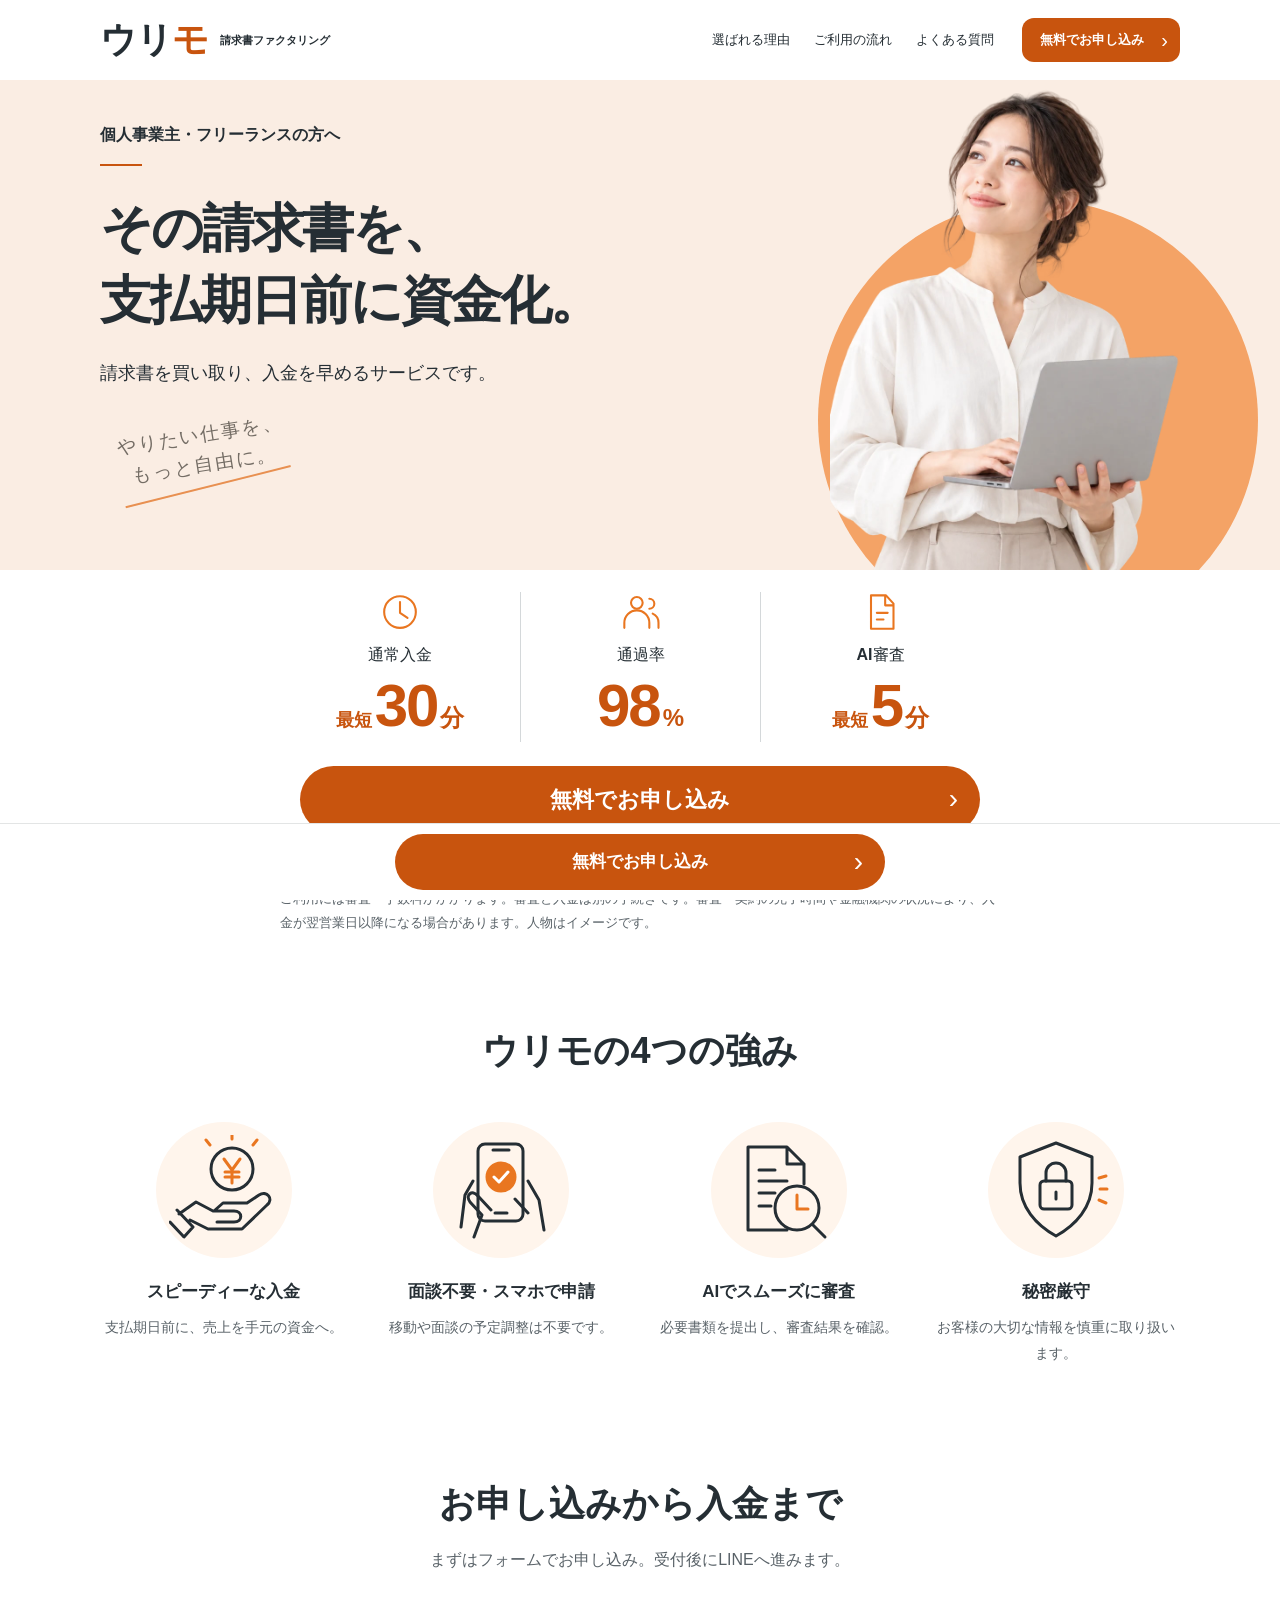
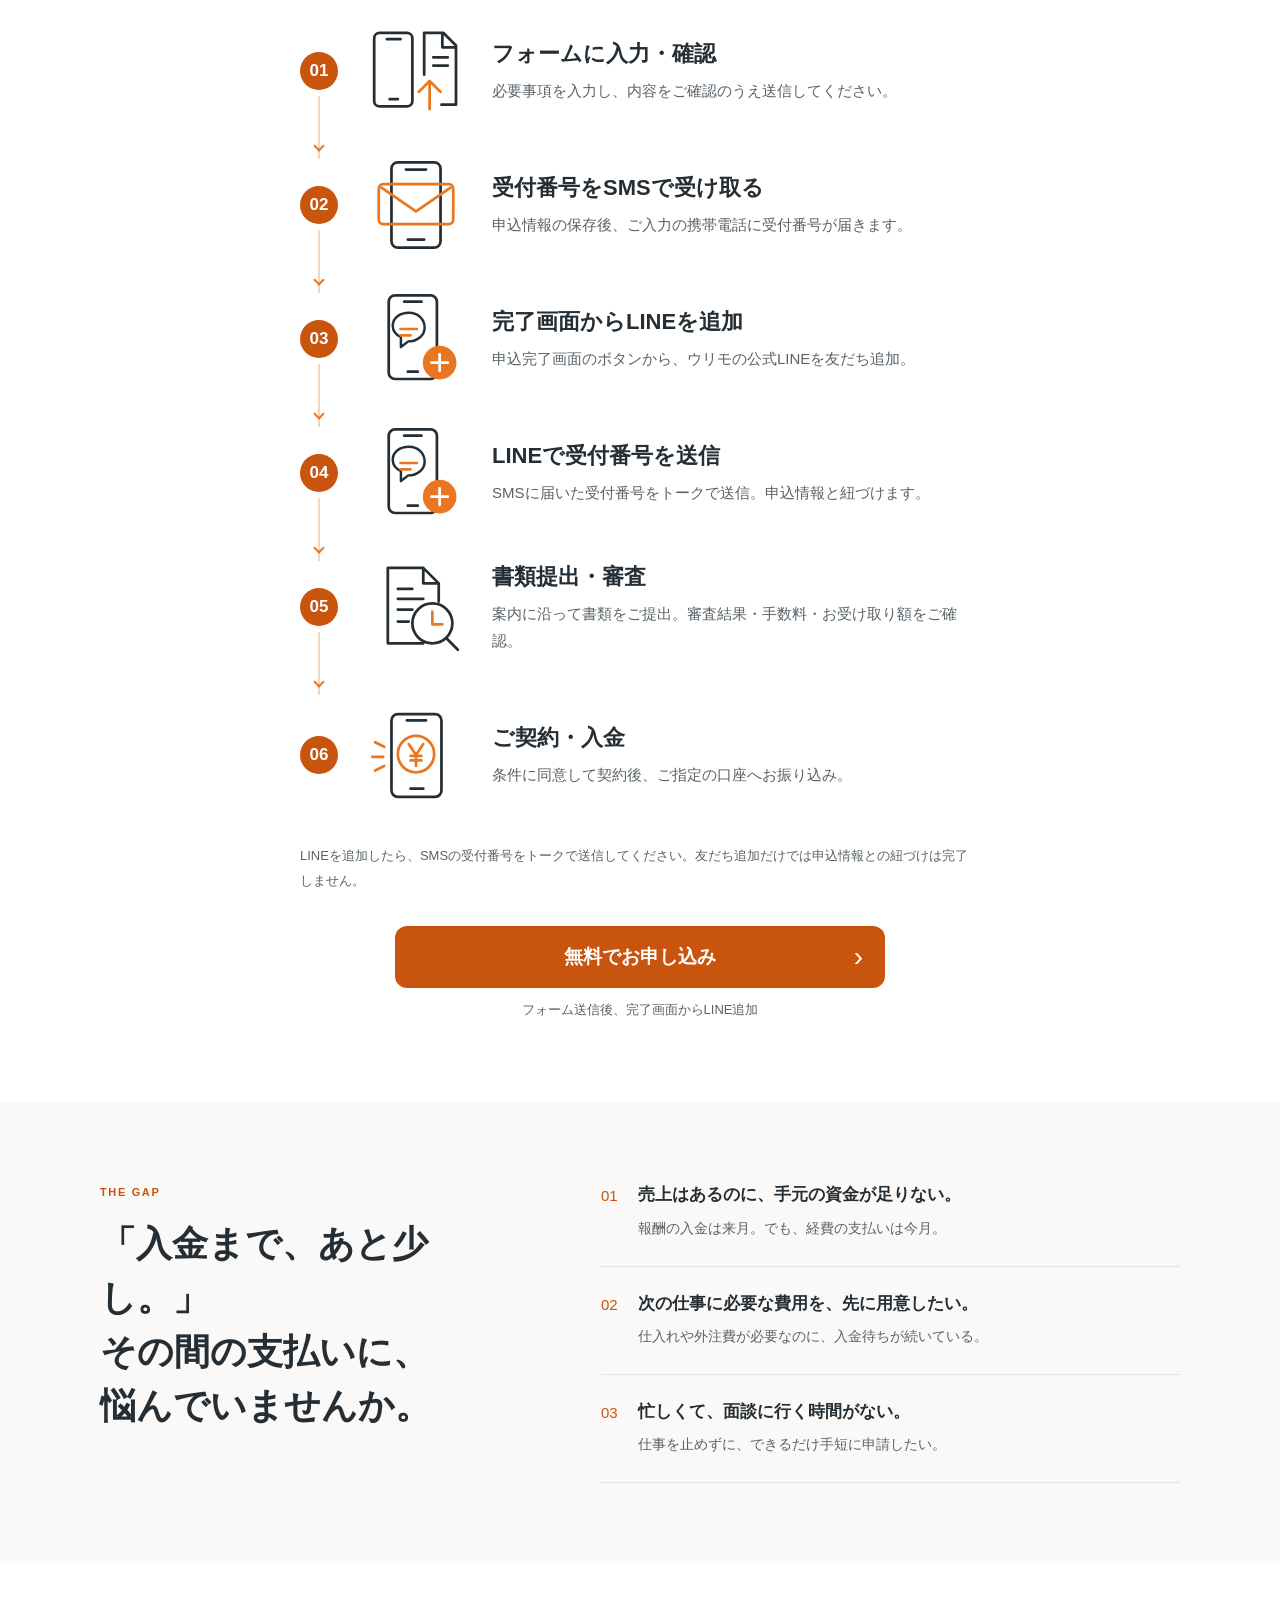
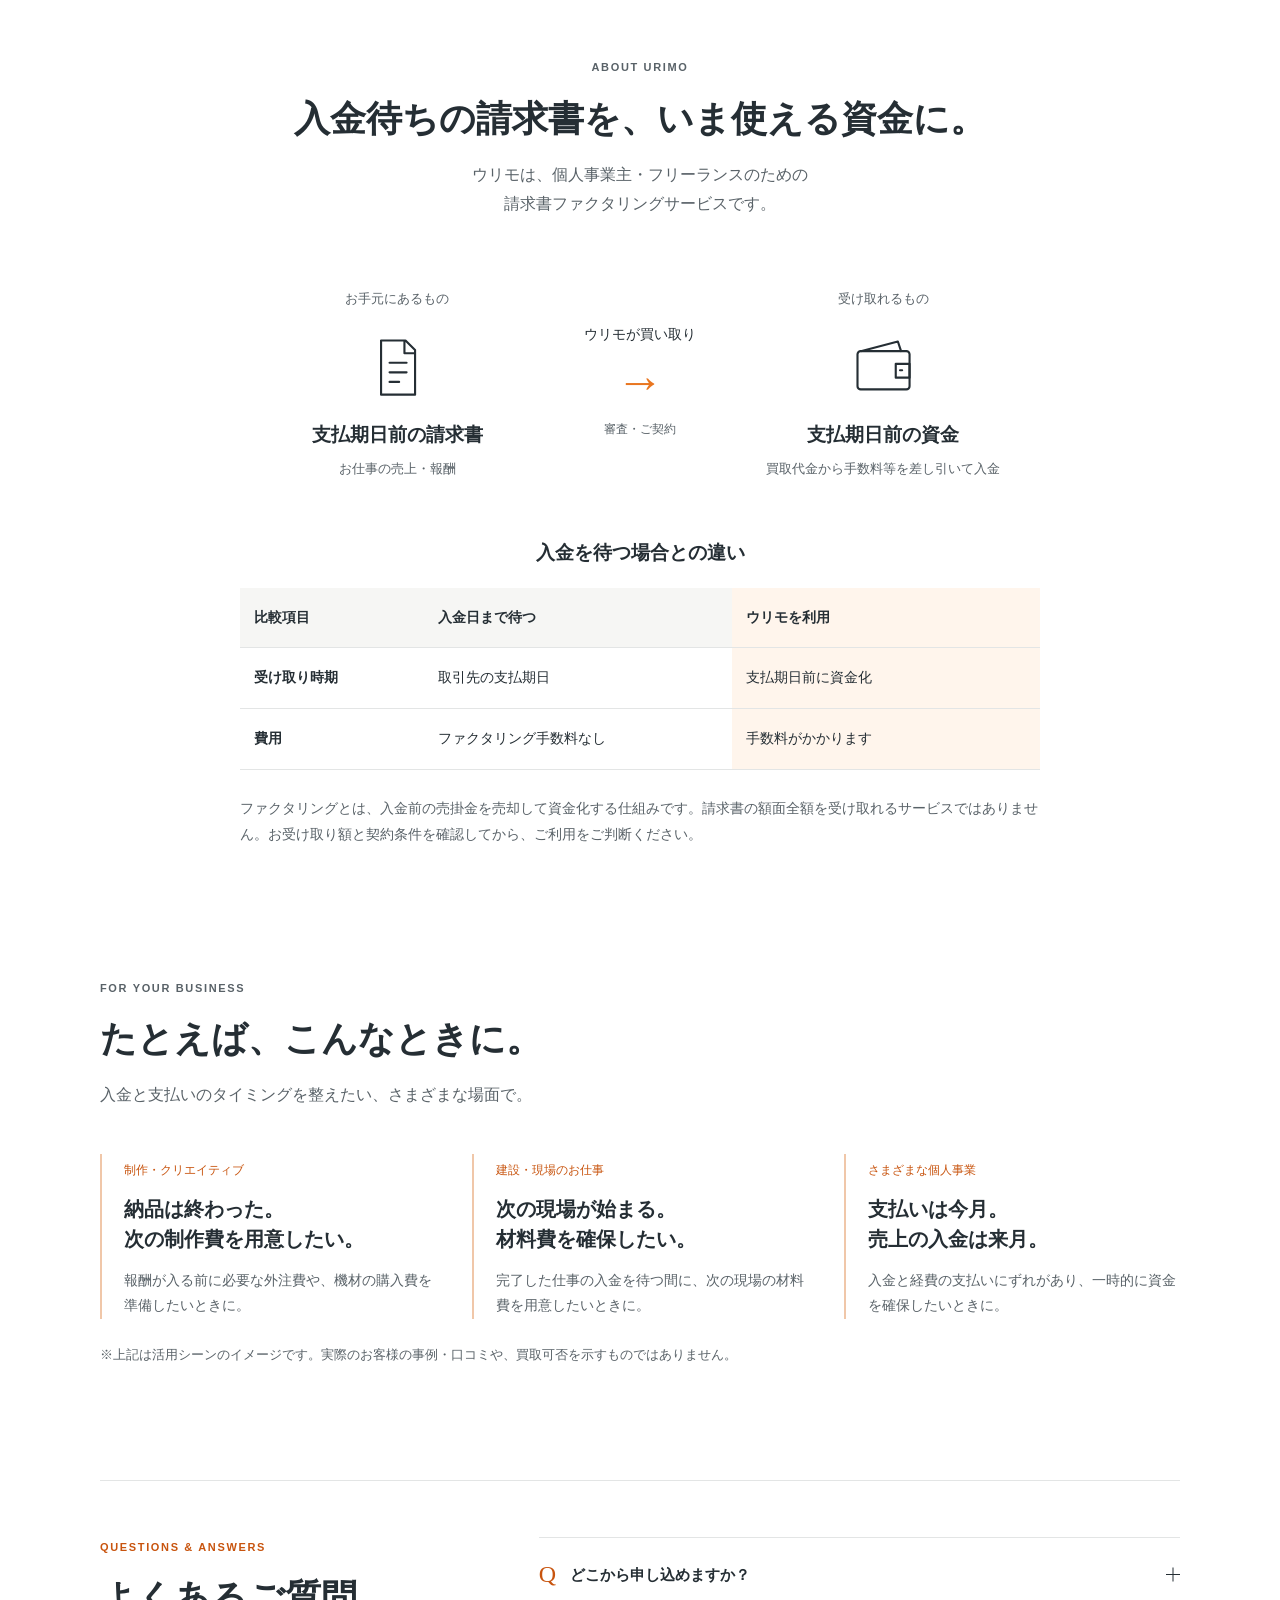
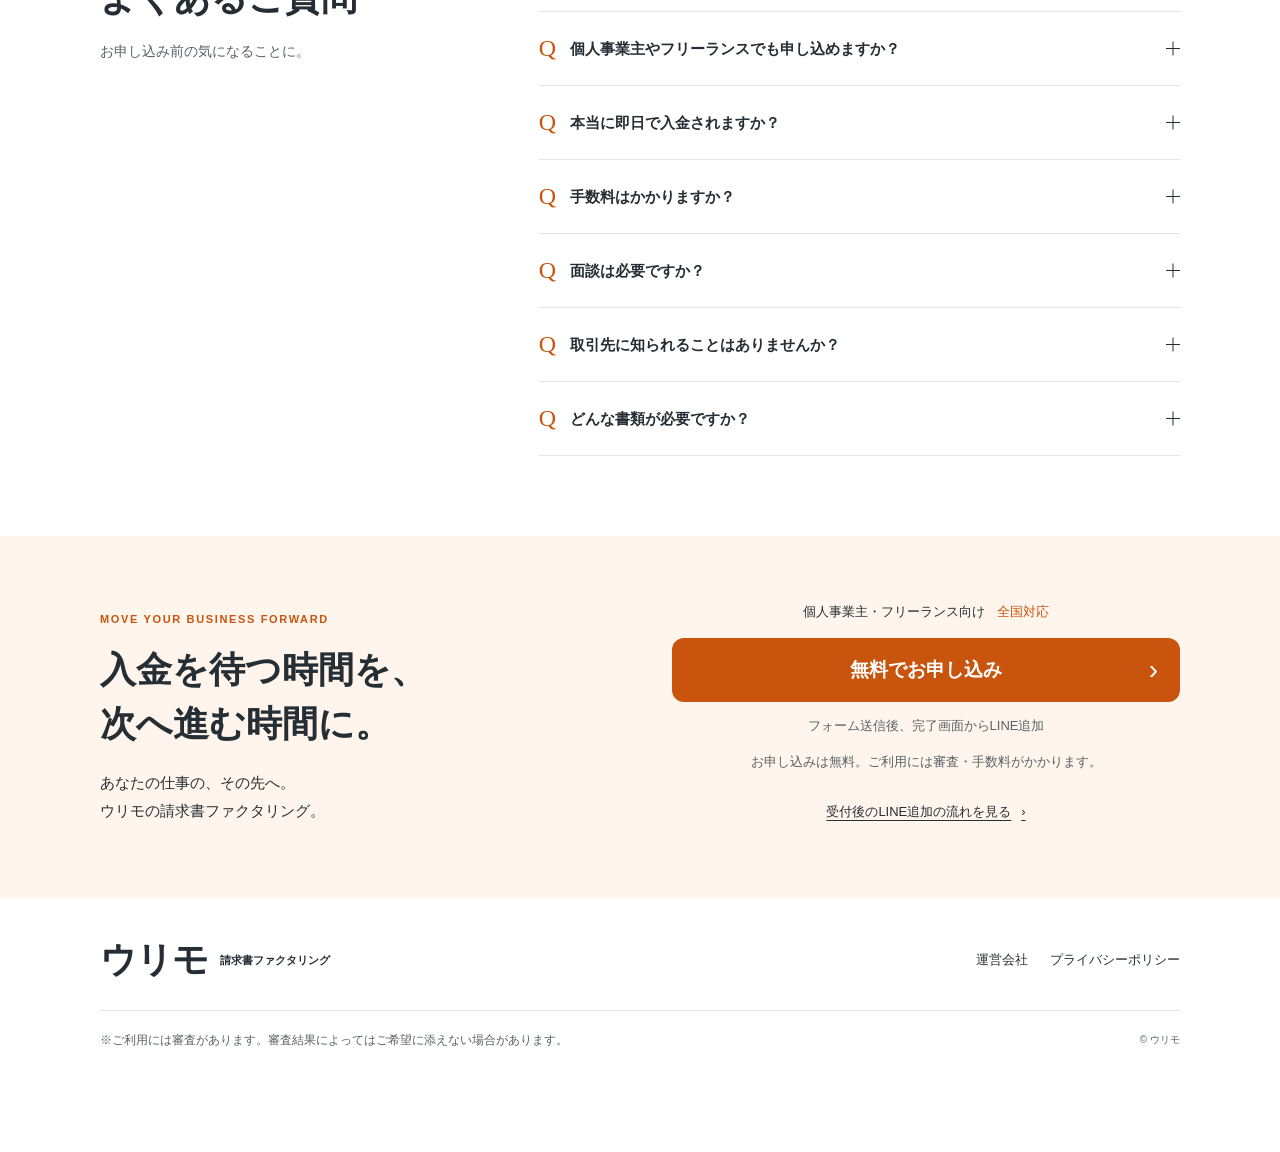
==== commit 7ffa7402: "Revert "Replace Urimo branding with supplied logo image" This reverts commit cab1a28e63df343a67fb312" ====
--- a/index.html
+++ b/index.html
@@ -11,7 +11,7 @@
   <meta property="og:description" content="個人事業主・フリーランス向けの請求書ファクタリング。最短即日入金・面談不要・秘密厳守。全国対応。">
   <meta property="og:type" content="website">
   <meta property="og:locale" content="ja_JP">
-  <link rel="icon" href="urimo-logo.png" type="image/png">
+  <link rel="icon" href="favicon.svg" type="image/svg+xml">
   <link rel="stylesheet" href="style.css">
   <script src="site-config.js" defer></script>
   <script src="site.js" defer></script>
@@ -20,7 +20,7 @@
 <a class="skip" href="#main">本文へ移動</a>
 <header class="header">
   <div class="container header-inner">
-    <a href="#" class="brand" aria-label="ウリモ トップ"><img class="brand-logo" src="urimo-logo.png" alt="ウリモ" width="644" height="640"><span class="brand-description"><span>請求書</span><span>ファクタリング</span></span></a>
+    <a href="#" class="brand" aria-label="ウリモ トップ"><span class="brand-name">ウリ<span class="brand-accent">モ</span></span><span class="brand-description"><span>請求書</span><span>ファクタリング</span></span></a>
     <nav class="desktop-nav" aria-label="メインナビゲーション"><a href="#reasons">選ばれる理由</a><a href="#flow">ご利用の流れ</a><a href="#faq">よくある質問</a></nav>
     <a href="https://sawadamac-mini.tailef35d0.ts.net:4443/apply" class="button header-cta" data-cta="application" aria-description="申込フォームへ進み、入力内容をご確認のうえ送信してください" data-placement="header">無料でお申し込み<span aria-hidden="true">›</span></a>
   </div>
@@ -66,7 +66,7 @@
   </div></div></section>
   <section id="apply" class="final-cta" aria-labelledby="apply-title"><div class="container final-inner"><div><p class="eyebrow">MOVE YOUR BUSINESS FORWARD</p><h2 id="apply-title">入金を待つ時間を、<br>次へ進む時間に。</h2><p>あなたの仕事の、その先へ。<br>ウリモの請求書ファクタリング。</p></div><div class="final-action"><p class="final-target">個人事業主・フリーランス向け<span>全国対応</span></p><a href="https://sawadamac-mini.tailef35d0.ts.net:4443/apply" class="button primary" data-cta="application" aria-description="申込フォームへ進み、入力内容をご確認のうえ送信してください" data-placement="final">無料でお申し込み<span aria-hidden="true">›</span></a><p class="final-line-guide">フォーム送信後、完了画面からLINE追加</p><p class="final-caption">お申し込みは無料。ご利用には審査・手数料がかかります。</p><a href="#flow" class="line-link">受付後のLINE追加の流れを見る<span aria-hidden="true">›</span></a></div></div></section>
 </main>
-<footer><div class="container footer-top"><a href="#" class="brand" aria-label="ウリモ トップ"><img class="brand-logo" src="urimo-logo.png" alt="ウリモ" width="644" height="640"><span class="brand-description"><span>請求書</span><span>ファクタリング</span></span></a><nav aria-label="会社情報"><a href="#company-unavailable" data-info="company">運営会社</a><a href="#privacy-unavailable" data-info="privacy">プライバシーポリシー</a></nav></div><div class="container footer-bottom"><p>※ご利用には審査があります。審査結果によってはご希望に添えない場合があります。</p><small>© ウリモ</small></div></footer>
+<footer><div class="container footer-top"><a href="#" class="brand" aria-label="ウリモ トップ"><span class="brand-name">ウリモ</span><span class="brand-description"><span>請求書</span><span>ファクタリング</span></span></a><nav aria-label="会社情報"><a href="#company-unavailable" data-info="company">運営会社</a><a href="#privacy-unavailable" data-info="privacy">プライバシーポリシー</a></nav></div><div class="container footer-bottom"><p>※ご利用には審査があります。審査結果によってはご希望に添えない場合があります。</p><small>© ウリモ</small></div></footer>
 <div class="bottom-sticky" role="region" aria-label="お申し込み"><a href="https://sawadamac-mini.tailef35d0.ts.net:4443/apply" class="button primary" data-cta="application" aria-description="申込フォームへ進み、入力内容をご確認のうえ送信してください" data-placement="bottom_sticky">無料でお申し込み<span aria-hidden="true">›</span></a></div>
 <section class="fallback-notice container" id="application-unavailable" tabindex="-1"><h2>お申し込み受付のご案内</h2><p>お申し込みは専用フォームから受け付けます。接続できない場合は、時間をおいて再度お試しください。</p><a href="#apply">ページに戻る</a></section>
 <section class="fallback-notice container" id="line-unavailable" tabindex="-1"><h2>LINE窓口のご案内</h2><p>フォームでの受付後、申込完了画面から公式LINEを追加してください。追加後にSMSの受付番号をトークでお送りください。</p><a href="#apply">ページに戻る</a></section>
--- a/style.css
+++ b/style.css
@@ -70,7 +70,3 @@
 .bottom-sticky{position:fixed;inset:auto 0 0;z-index:20;display:flex;justify-content:center;padding:10px 20px calc(10px + env(safe-area-inset-bottom));background:#fff;border-top:1px solid var(--line)}
 .bottom-sticky .button{width:100%;max-width:490px;min-height:56px;padding:12px 44px;font-size:17px;border-radius:999px}
 @media print{body{padding-bottom:0}.header-cta,.bottom-sticky,.hero-action,.inline-cta,dialog,.fallback-notice{display:none!important}.section{padding:25px 0}.container{width:100%}.reason,.flow-list li{break-inside:avoid}footer{padding-bottom:20px}}
-
-/* Approved Urimo logo supplied on 2026-10-19. Preserve original aspect ratio. */
-.brand-logo{display:block;width:auto;height:60px;flex-shrink:0}
-@media(max-width:760px){.brand-logo{height:48px}}
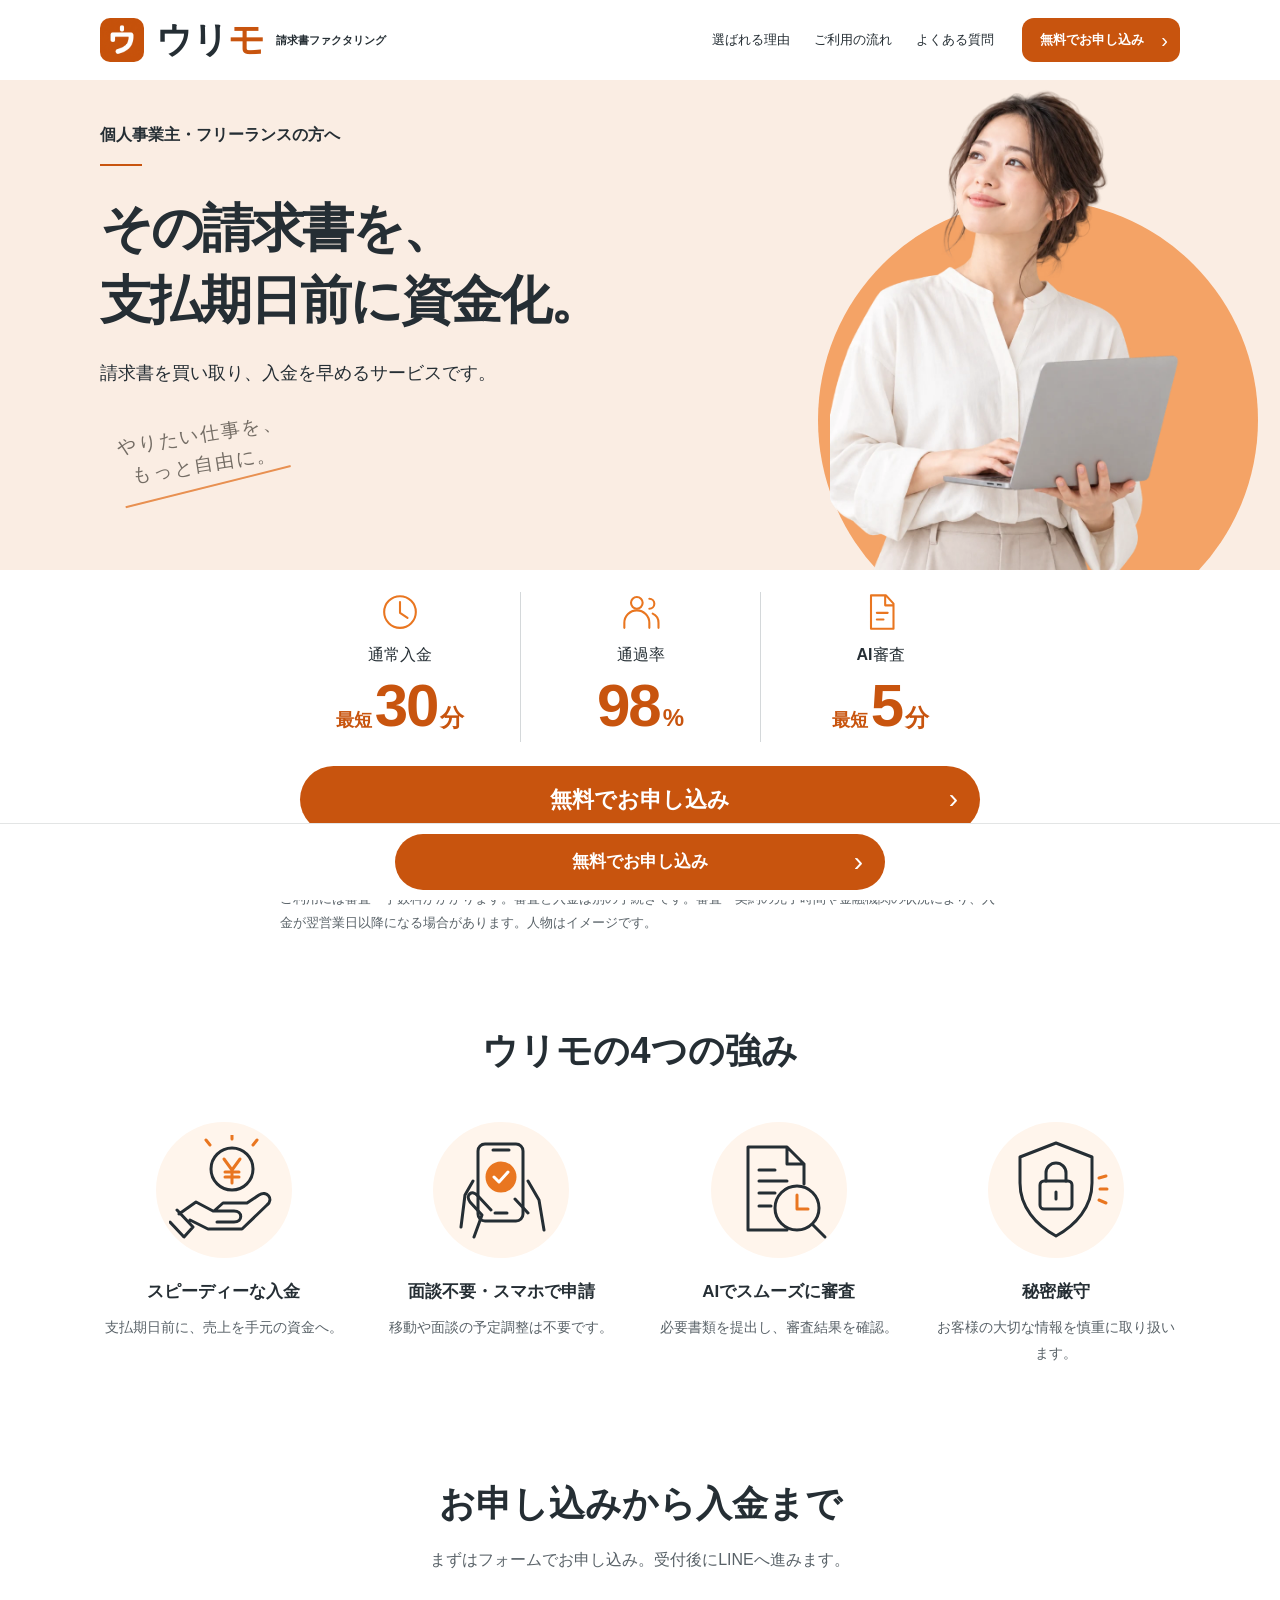
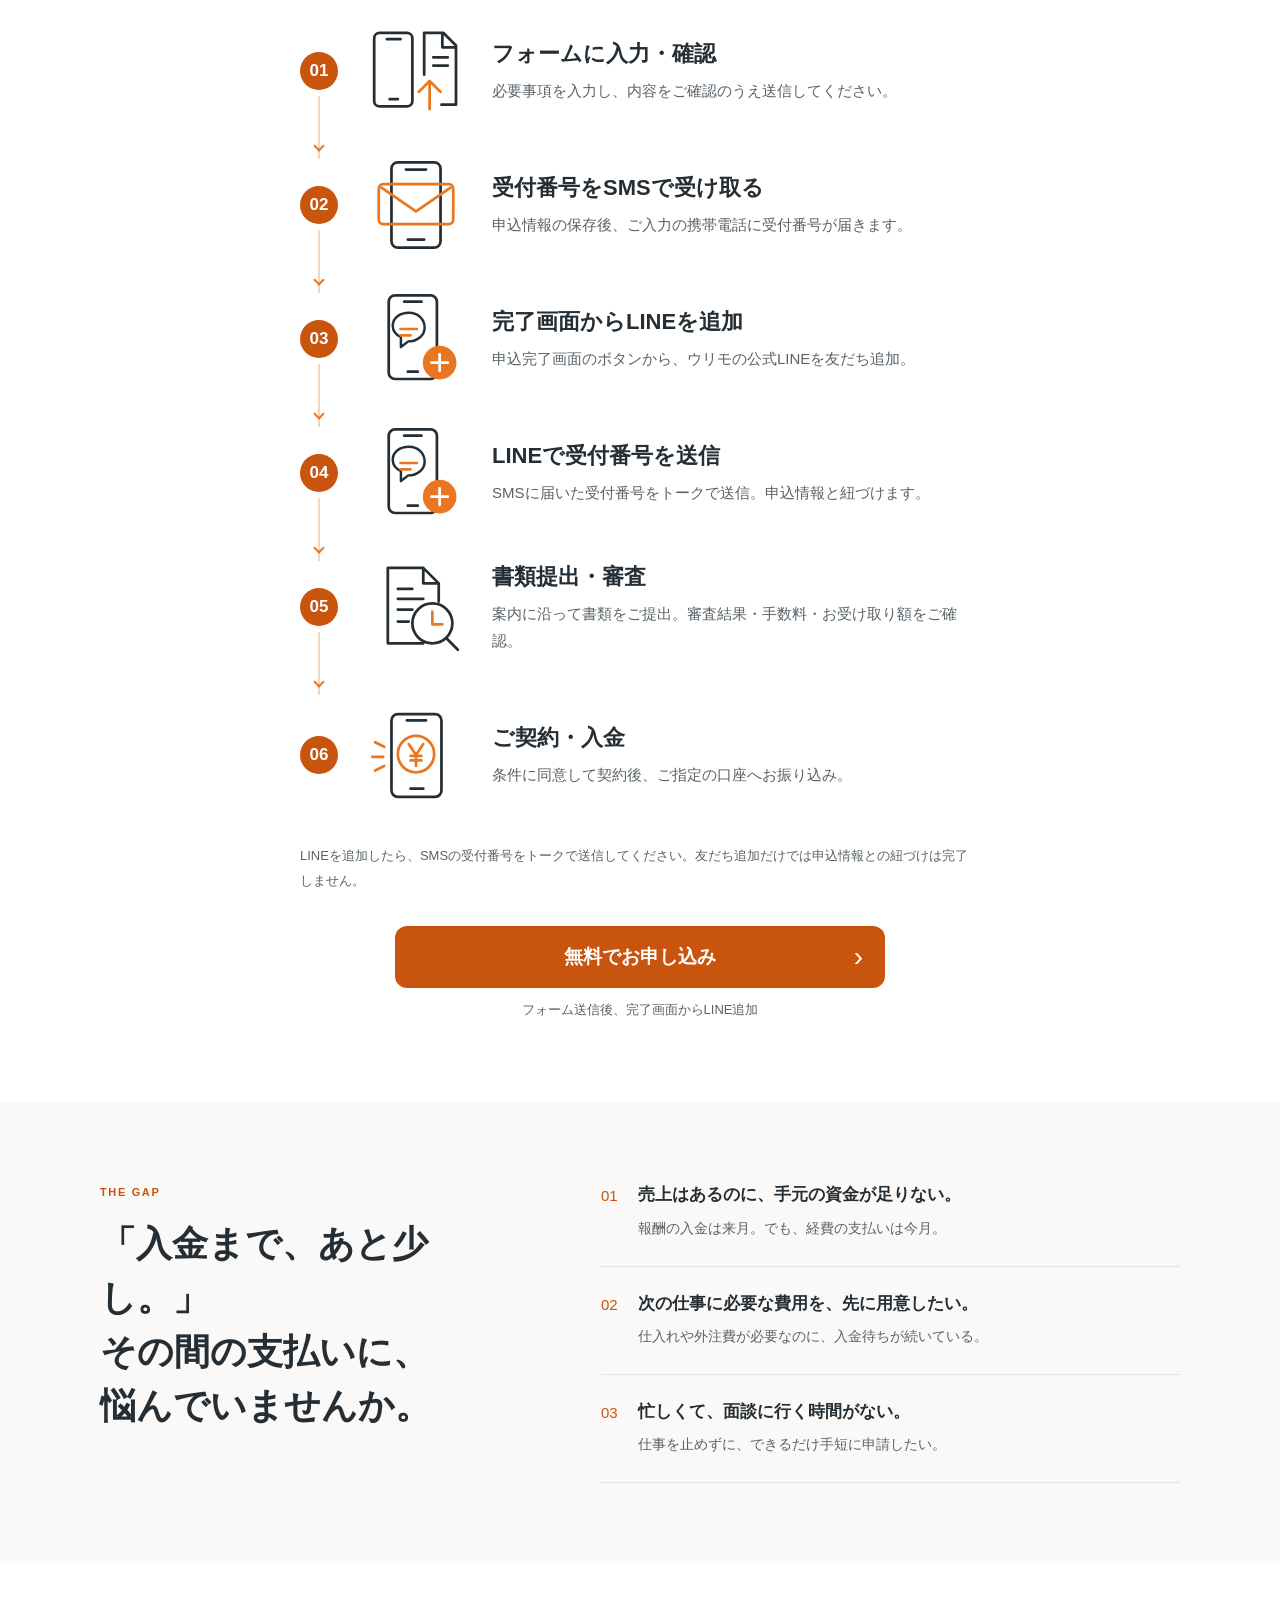
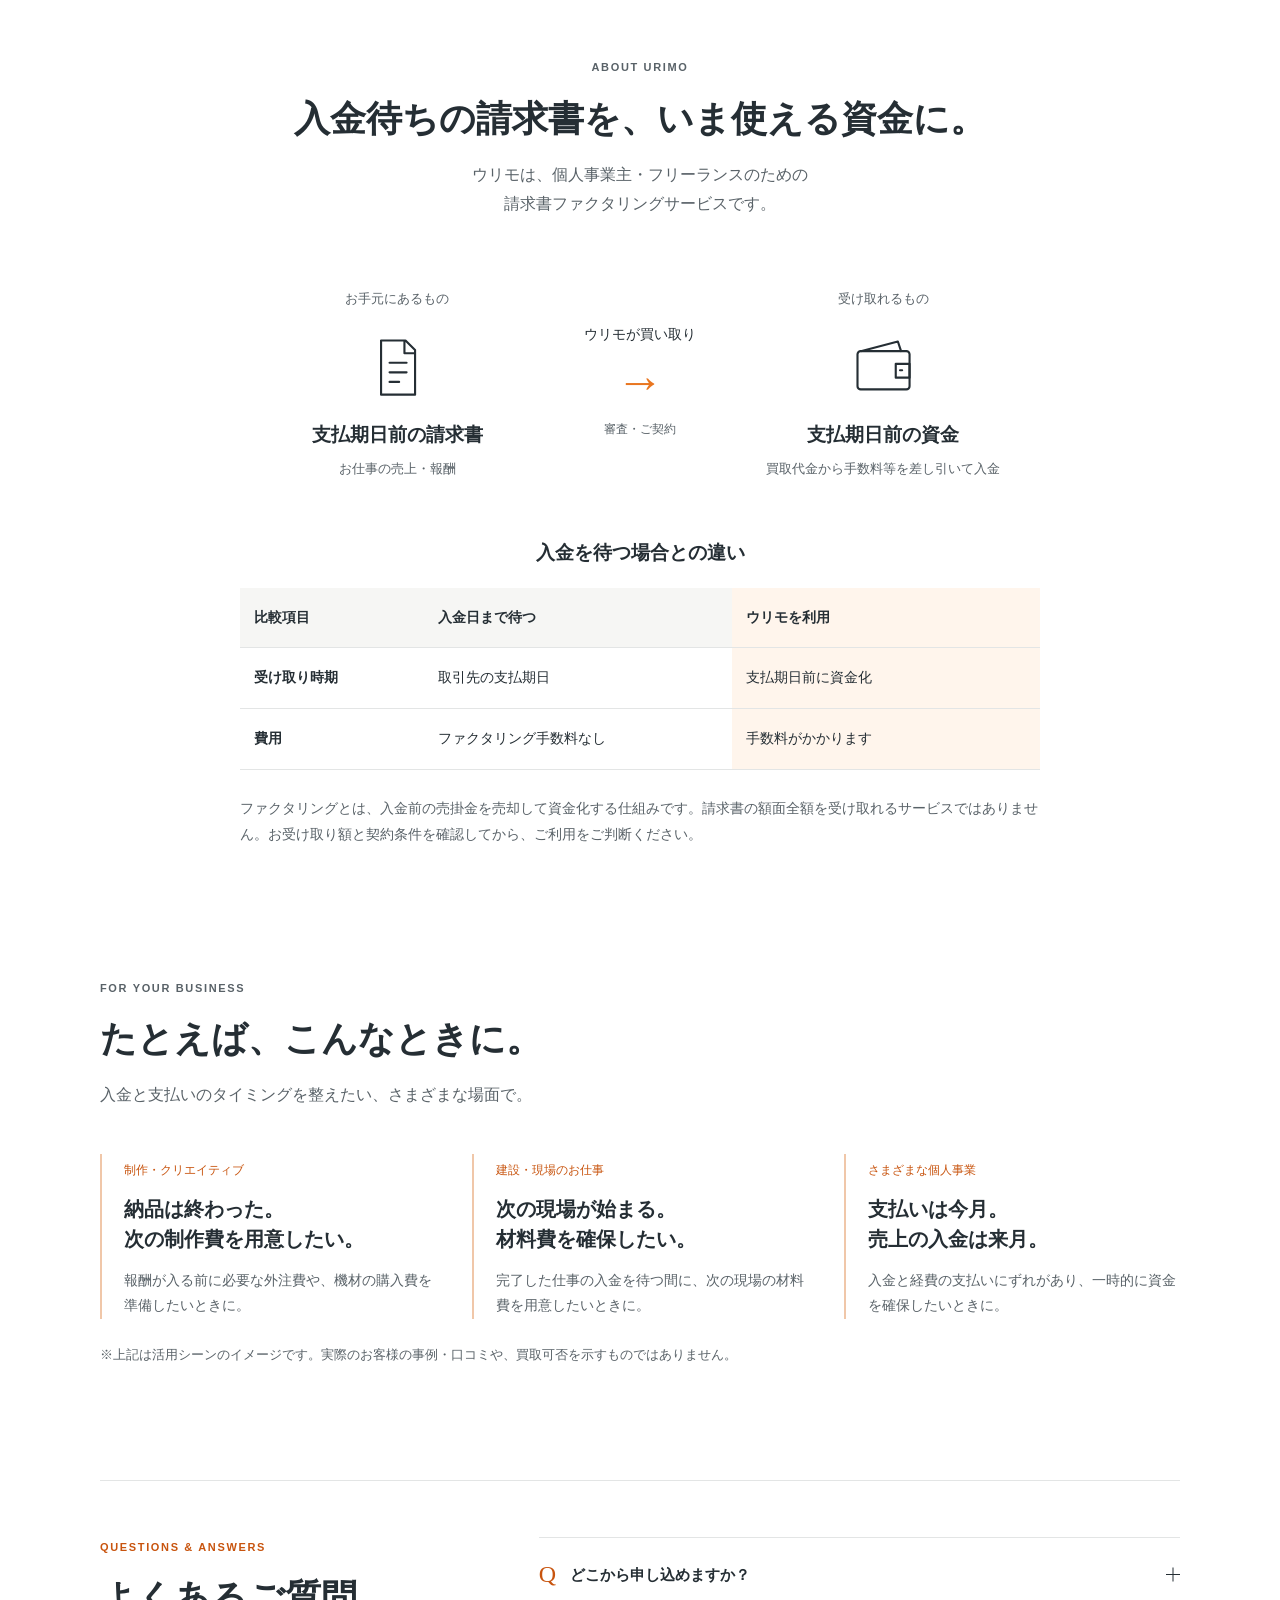
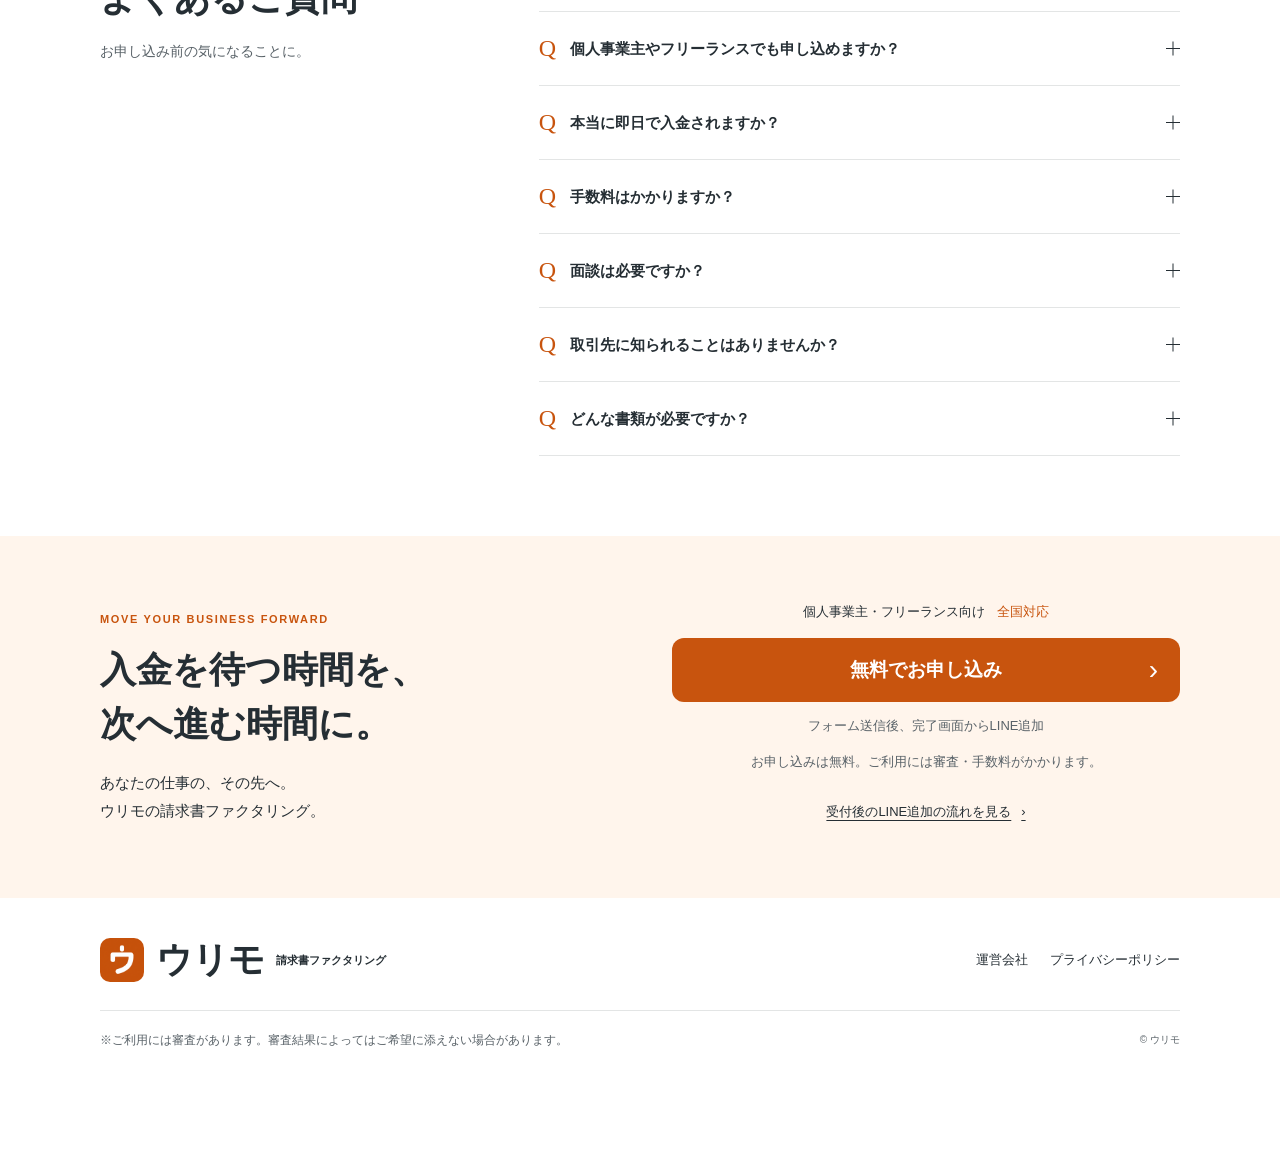
==== commit 4fd703bf: "Add custom Urimo mark alongside retained wordmark" ====
--- a/index.html
+++ b/index.html
@@ -11,7 +11,7 @@
   <meta property="og:description" content="個人事業主・フリーランス向けの請求書ファクタリング。最短即日入金・面談不要・秘密厳守。全国対応。">
   <meta property="og:type" content="website">
   <meta property="og:locale" content="ja_JP">
-  <link rel="icon" href="favicon.svg" type="image/svg+xml">
+  <link rel="icon" href="urimo-mark-v2.png" type="image/png">
   <link rel="stylesheet" href="style.css">
   <script src="site-config.js" defer></script>
   <script src="site.js" defer></script>
@@ -20,7 +20,7 @@
 <a class="skip" href="#main">本文へ移動</a>
 <header class="header">
   <div class="container header-inner">
-    <a href="#" class="brand" aria-label="ウリモ トップ"><span class="brand-name">ウリ<span class="brand-accent">モ</span></span><span class="brand-description"><span>請求書</span><span>ファクタリング</span></span></a>
+    <a href="#" class="brand" aria-label="ウリモ トップ"><img class="brand-logo-v2" src="urimo-mark-v2.png" alt="" width="256" height="256"><span class="brand-name">ウリ<span class="brand-accent">モ</span></span><span class="brand-description"><span>請求書</span><span>ファクタリング</span></span></a>
     <nav class="desktop-nav" aria-label="メインナビゲーション"><a href="#reasons">選ばれる理由</a><a href="#flow">ご利用の流れ</a><a href="#faq">よくある質問</a></nav>
     <a href="https://sawadamac-mini.tailef35d0.ts.net:4443/apply" class="button header-cta" data-cta="application" aria-description="申込フォームへ進み、入力内容をご確認のうえ送信してください" data-placement="header">無料でお申し込み<span aria-hidden="true">›</span></a>
   </div>
@@ -66,7 +66,7 @@
   </div></div></section>
   <section id="apply" class="final-cta" aria-labelledby="apply-title"><div class="container final-inner"><div><p class="eyebrow">MOVE YOUR BUSINESS FORWARD</p><h2 id="apply-title">入金を待つ時間を、<br>次へ進む時間に。</h2><p>あなたの仕事の、その先へ。<br>ウリモの請求書ファクタリング。</p></div><div class="final-action"><p class="final-target">個人事業主・フリーランス向け<span>全国対応</span></p><a href="https://sawadamac-mini.tailef35d0.ts.net:4443/apply" class="button primary" data-cta="application" aria-description="申込フォームへ進み、入力内容をご確認のうえ送信してください" data-placement="final">無料でお申し込み<span aria-hidden="true">›</span></a><p class="final-line-guide">フォーム送信後、完了画面からLINE追加</p><p class="final-caption">お申し込みは無料。ご利用には審査・手数料がかかります。</p><a href="#flow" class="line-link">受付後のLINE追加の流れを見る<span aria-hidden="true">›</span></a></div></div></section>
 </main>
-<footer><div class="container footer-top"><a href="#" class="brand" aria-label="ウリモ トップ"><span class="brand-name">ウリモ</span><span class="brand-description"><span>請求書</span><span>ファクタリング</span></span></a><nav aria-label="会社情報"><a href="#company-unavailable" data-info="company">運営会社</a><a href="#privacy-unavailable" data-info="privacy">プライバシーポリシー</a></nav></div><div class="container footer-bottom"><p>※ご利用には審査があります。審査結果によってはご希望に添えない場合があります。</p><small>© ウリモ</small></div></footer>
+<footer><div class="container footer-top"><a href="#" class="brand" aria-label="ウリモ トップ"><img class="brand-logo-v2" src="urimo-mark-v2.png" alt="" width="256" height="256"><span class="brand-name">ウリモ</span><span class="brand-description"><span>請求書</span><span>ファクタリング</span></span></a><nav aria-label="会社情報"><a href="#company-unavailable" data-info="company">運営会社</a><a href="#privacy-unavailable" data-info="privacy">プライバシーポリシー</a></nav></div><div class="container footer-bottom"><p>※ご利用には審査があります。審査結果によってはご希望に添えない場合があります。</p><small>© ウリモ</small></div></footer>
 <div class="bottom-sticky" role="region" aria-label="お申し込み"><a href="https://sawadamac-mini.tailef35d0.ts.net:4443/apply" class="button primary" data-cta="application" aria-description="申込フォームへ進み、入力内容をご確認のうえ送信してください" data-placement="bottom_sticky">無料でお申し込み<span aria-hidden="true">›</span></a></div>
 <section class="fallback-notice container" id="application-unavailable" tabindex="-1"><h2>お申し込み受付のご案内</h2><p>お申し込みは専用フォームから受け付けます。接続できない場合は、時間をおいて再度お試しください。</p><a href="#apply">ページに戻る</a></section>
 <section class="fallback-notice container" id="line-unavailable" tabindex="-1"><h2>LINE窓口のご案内</h2><p>フォームでの受付後、申込完了画面から公式LINEを追加してください。追加後にSMSの受付番号をトークでお送りください。</p><a href="#apply">ページに戻る</a></section>
--- a/style.css
+++ b/style.css
@@ -70,3 +70,7 @@
 .bottom-sticky{position:fixed;inset:auto 0 0;z-index:20;display:flex;justify-content:center;padding:10px 20px calc(10px + env(safe-area-inset-bottom));background:#fff;border-top:1px solid var(--line)}
 .bottom-sticky .button{width:100%;max-width:490px;min-height:56px;padding:12px 44px;font-size:17px;border-radius:999px}
 @media print{body{padding-bottom:0}.header-cta,.bottom-sticky,.hero-action,.inline-cta,dialog,.fallback-notice{display:none!important}.section{padding:25px 0}.container{width:100%}.reason,.flow-list li{break-inside:avoid}footer{padding-bottom:20px}}
+
+/* Original reference-inspired mark paired with the retained Urimo wordmark. */
+.brand-logo-v2{display:block;width:44px;height:44px;flex-shrink:0;border-radius:10px}
+@media(max-width:760px){.brand{gap:8px}.brand-logo-v2{width:36px;height:36px;border-radius:8px}.header .brand-description{display:none}}
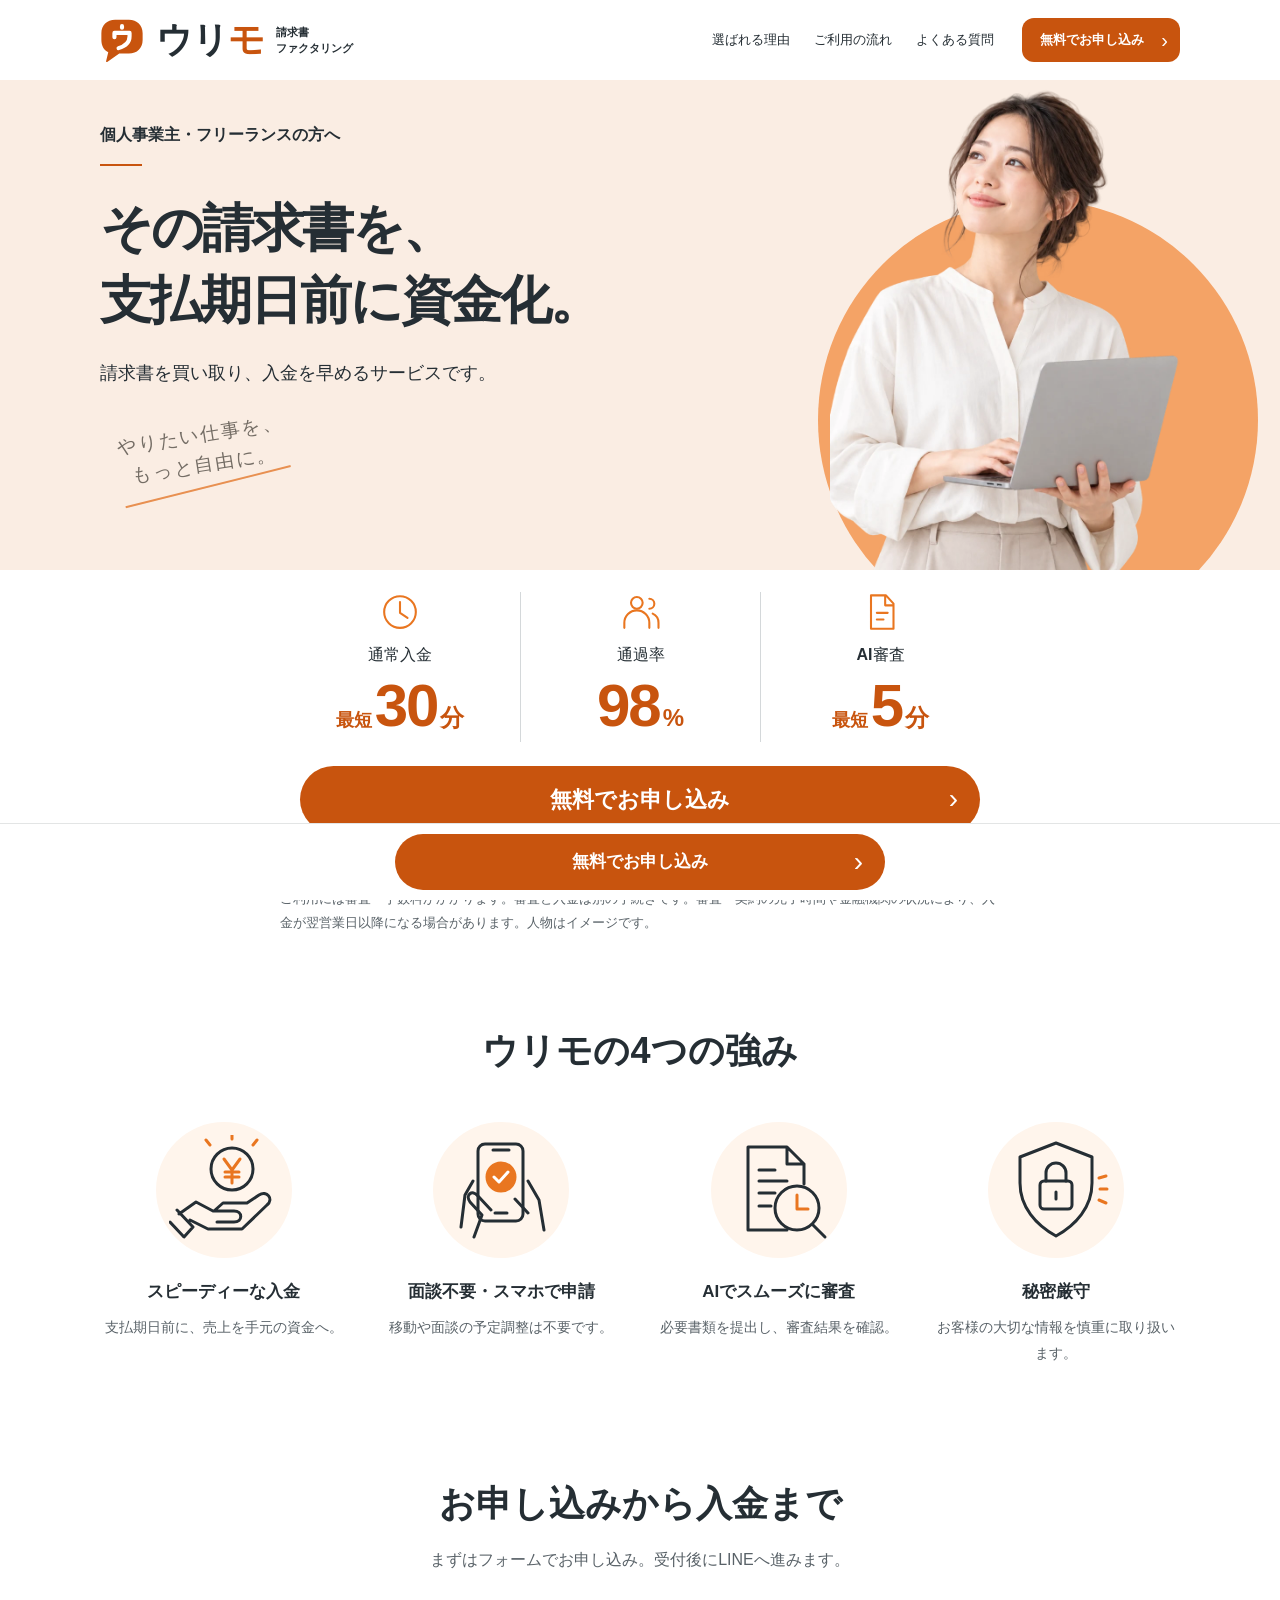
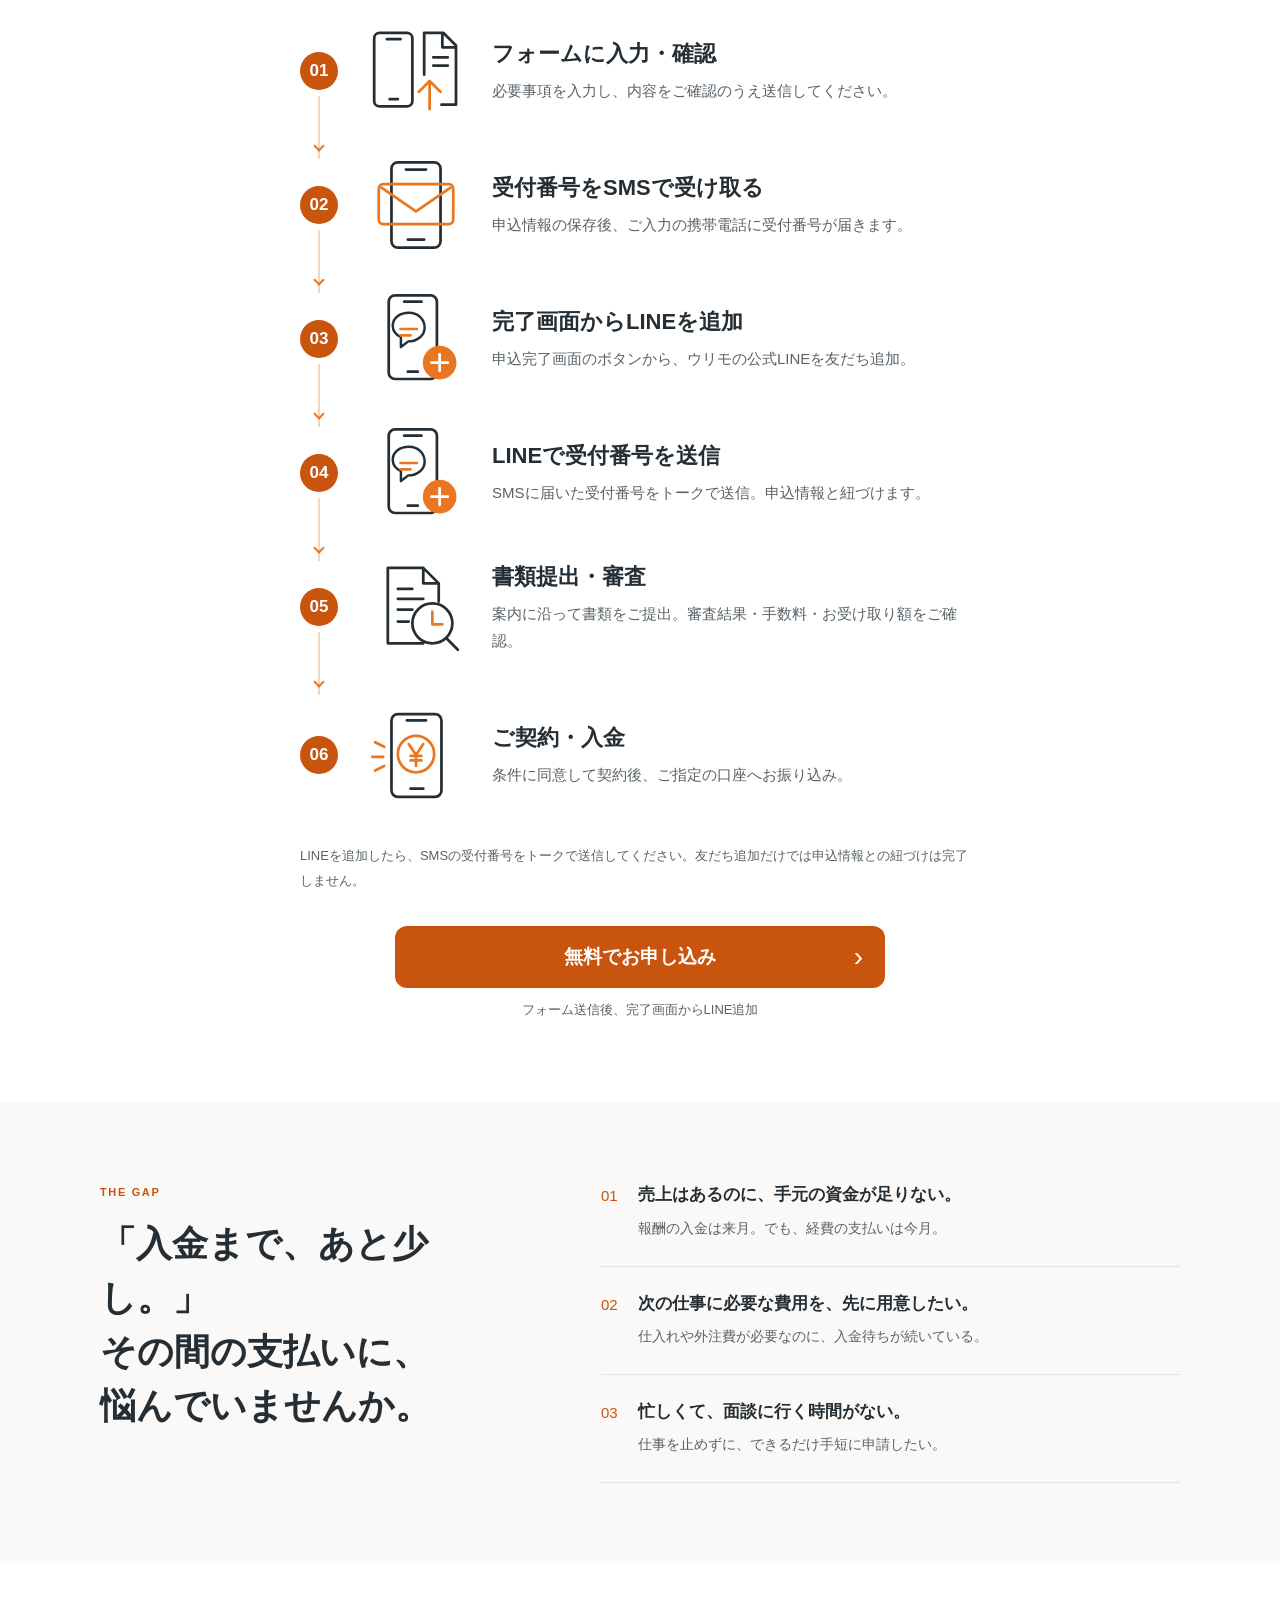
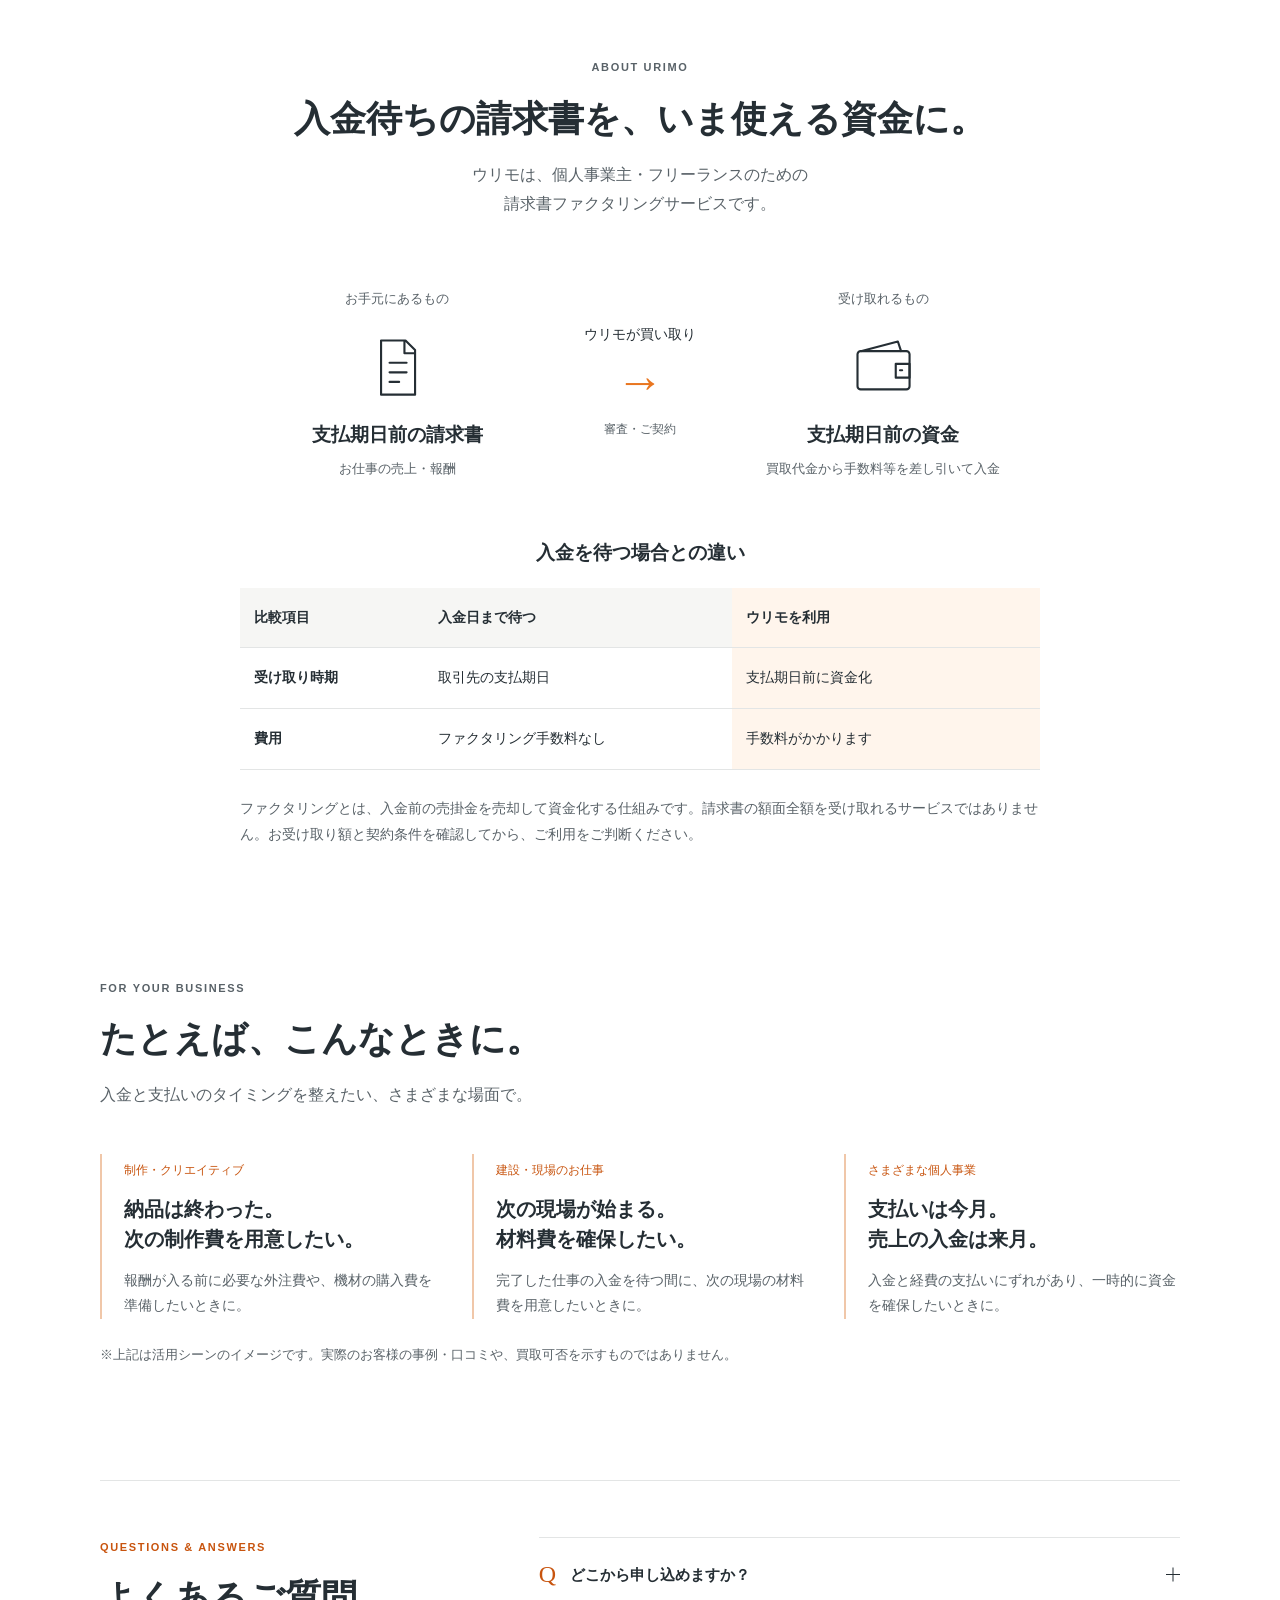
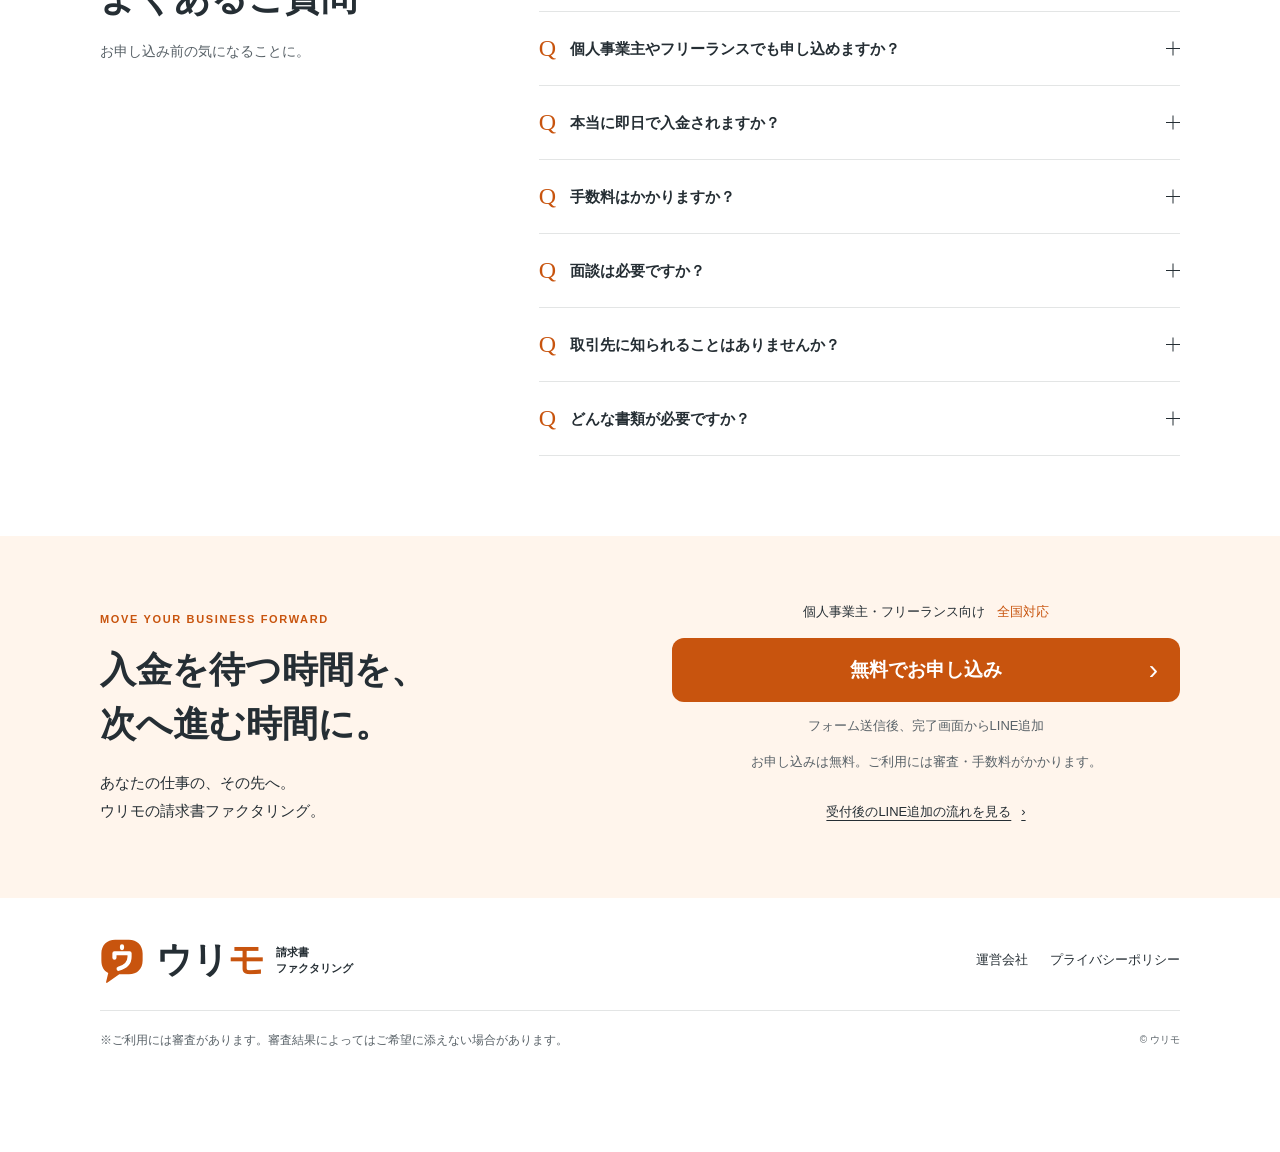
==== commit 6ea893f6: "Match speech bubble Urimo logo reference" ====
--- a/index.html
+++ b/index.html
@@ -11,7 +11,7 @@
   <meta property="og:description" content="個人事業主・フリーランス向けの請求書ファクタリング。最短即日入金・面談不要・秘密厳守。全国対応。">
   <meta property="og:type" content="website">
   <meta property="og:locale" content="ja_JP">
-  <link rel="icon" href="urimo-mark-v2.png" type="image/png">
+  <link rel="icon" href="urimo-speech.svg" type="image/svg+xml">
   <link rel="stylesheet" href="style.css">
   <script src="site-config.js" defer></script>
   <script src="site.js" defer></script>
@@ -20,7 +20,7 @@
 <a class="skip" href="#main">本文へ移動</a>
 <header class="header">
   <div class="container header-inner">
-    <a href="#" class="brand" aria-label="ウリモ トップ"><img class="brand-logo-v2" src="urimo-mark-v2.png" alt="" width="256" height="256"><span class="brand-name">ウリ<span class="brand-accent">モ</span></span><span class="brand-description"><span>請求書</span><span>ファクタリング</span></span></a>
+    <a href="#" class="brand" aria-label="ウリモ トップ"><img class="brand-logo-speech" src="urimo-speech.svg" alt="" width="128" height="136"><span class="brand-name">ウリ<span class="brand-accent">モ</span></span><span class="brand-description"><span>請求書</span><span>ファクタリング</span></span></a>
     <nav class="desktop-nav" aria-label="メインナビゲーション"><a href="#reasons">選ばれる理由</a><a href="#flow">ご利用の流れ</a><a href="#faq">よくある質問</a></nav>
     <a href="https://sawadamac-mini.tailef35d0.ts.net:4443/apply" class="button header-cta" data-cta="application" aria-description="申込フォームへ進み、入力内容をご確認のうえ送信してください" data-placement="header">無料でお申し込み<span aria-hidden="true">›</span></a>
   </div>
@@ -66,7 +66,7 @@
   </div></div></section>
   <section id="apply" class="final-cta" aria-labelledby="apply-title"><div class="container final-inner"><div><p class="eyebrow">MOVE YOUR BUSINESS FORWARD</p><h2 id="apply-title">入金を待つ時間を、<br>次へ進む時間に。</h2><p>あなたの仕事の、その先へ。<br>ウリモの請求書ファクタリング。</p></div><div class="final-action"><p class="final-target">個人事業主・フリーランス向け<span>全国対応</span></p><a href="https://sawadamac-mini.tailef35d0.ts.net:4443/apply" class="button primary" data-cta="application" aria-description="申込フォームへ進み、入力内容をご確認のうえ送信してください" data-placement="final">無料でお申し込み<span aria-hidden="true">›</span></a><p class="final-line-guide">フォーム送信後、完了画面からLINE追加</p><p class="final-caption">お申し込みは無料。ご利用には審査・手数料がかかります。</p><a href="#flow" class="line-link">受付後のLINE追加の流れを見る<span aria-hidden="true">›</span></a></div></div></section>
 </main>
-<footer><div class="container footer-top"><a href="#" class="brand" aria-label="ウリモ トップ"><img class="brand-logo-v2" src="urimo-mark-v2.png" alt="" width="256" height="256"><span class="brand-name">ウリモ</span><span class="brand-description"><span>請求書</span><span>ファクタリング</span></span></a><nav aria-label="会社情報"><a href="#company-unavailable" data-info="company">運営会社</a><a href="#privacy-unavailable" data-info="privacy">プライバシーポリシー</a></nav></div><div class="container footer-bottom"><p>※ご利用には審査があります。審査結果によってはご希望に添えない場合があります。</p><small>© ウリモ</small></div></footer>
+<footer><div class="container footer-top"><a href="#" class="brand" aria-label="ウリモ トップ"><img class="brand-logo-speech" src="urimo-speech.svg" alt="" width="128" height="136"><span class="brand-name">ウリ<span class="brand-accent">モ</span></span><span class="brand-description"><span>請求書</span><span>ファクタリング</span></span></a><nav aria-label="会社情報"><a href="#company-unavailable" data-info="company">運営会社</a><a href="#privacy-unavailable" data-info="privacy">プライバシーポリシー</a></nav></div><div class="container footer-bottom"><p>※ご利用には審査があります。審査結果によってはご希望に添えない場合があります。</p><small>© ウリモ</small></div></footer>
 <div class="bottom-sticky" role="region" aria-label="お申し込み"><a href="https://sawadamac-mini.tailef35d0.ts.net:4443/apply" class="button primary" data-cta="application" aria-description="申込フォームへ進み、入力内容をご確認のうえ送信してください" data-placement="bottom_sticky">無料でお申し込み<span aria-hidden="true">›</span></a></div>
 <section class="fallback-notice container" id="application-unavailable" tabindex="-1"><h2>お申し込み受付のご案内</h2><p>お申し込みは専用フォームから受け付けます。接続できない場合は、時間をおいて再度お試しください。</p><a href="#apply">ページに戻る</a></section>
 <section class="fallback-notice container" id="line-unavailable" tabindex="-1"><h2>LINE窓口のご案内</h2><p>フォームでの受付後、申込完了画面から公式LINEを追加してください。追加後にSMSの受付番号をトークでお送りください。</p><a href="#apply">ページに戻る</a></section>
--- a/style.css
+++ b/style.css
@@ -71,6 +71,10 @@
 .bottom-sticky .button{width:100%;max-width:490px;min-height:56px;padding:12px 44px;font-size:17px;border-radius:999px}
 @media print{body{padding-bottom:0}.header-cta,.bottom-sticky,.hero-action,.inline-cta,dialog,.fallback-notice{display:none!important}.section{padding:25px 0}.container{width:100%}.reason,.flow-list li{break-inside:avoid}footer{padding-bottom:20px}}
 
-/* Original reference-inspired mark paired with the retained Urimo wordmark. */
-.brand-logo-v2{display:block;width:44px;height:44px;flex-shrink:0;border-radius:10px}
-@media(max-width:760px){.brand{gap:8px}.brand-logo-v2{width:36px;height:36px;border-radius:8px}.header .brand-description{display:none}}
+/* Reference: orange speech bubble + Urimo wordmark + two-line descriptor. */
+.brand-logo-speech{display:block;width:44px;height:auto;flex-shrink:0}
+.brand-name{font-family:var(--font);font-weight:900}
+.brand-accent{color:var(--orange)}
+.brand-description>span{display:block}
+@media(max-width:760px){.brand{gap:6px}.brand-logo-speech{width:32px}.brand-name{font-size:28px}.header .brand-description{font-size:8px;line-height:1.5}}
+@media(max-width:370px){.header .brand-description{display:none}}
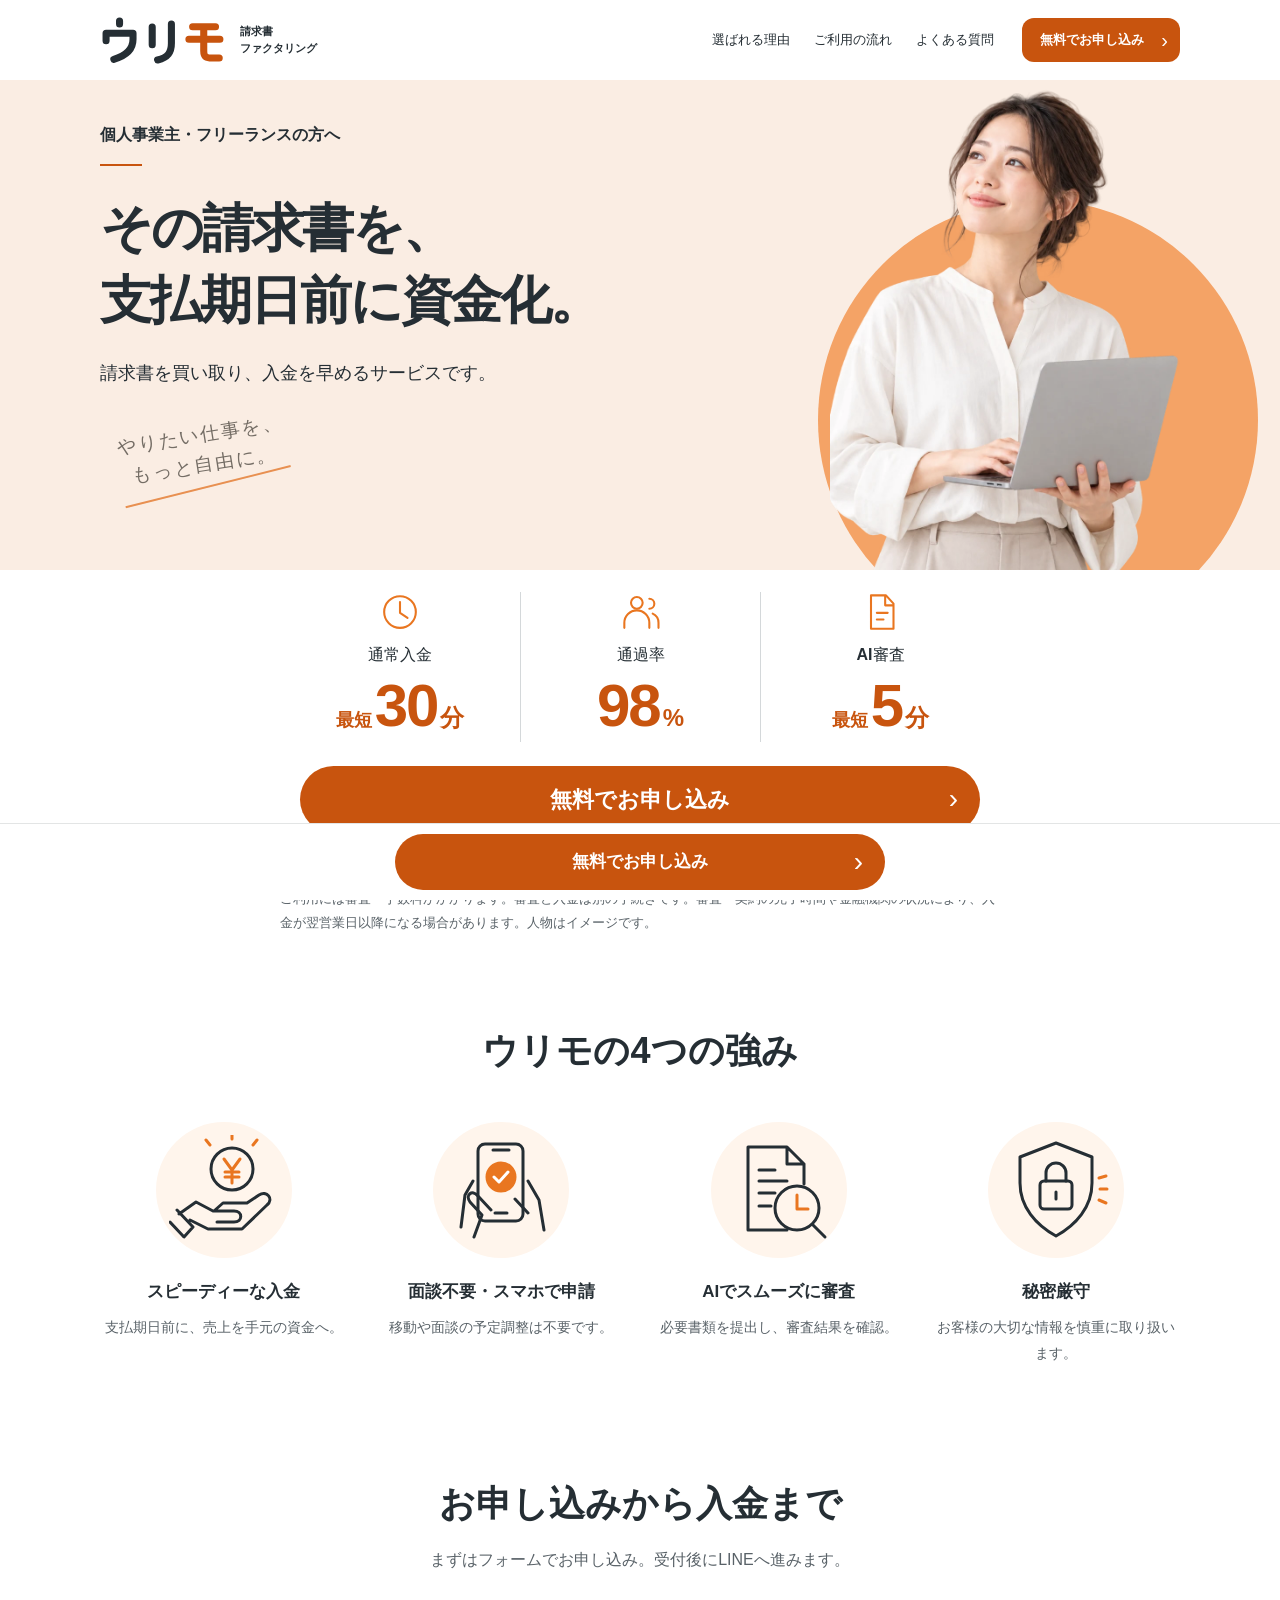
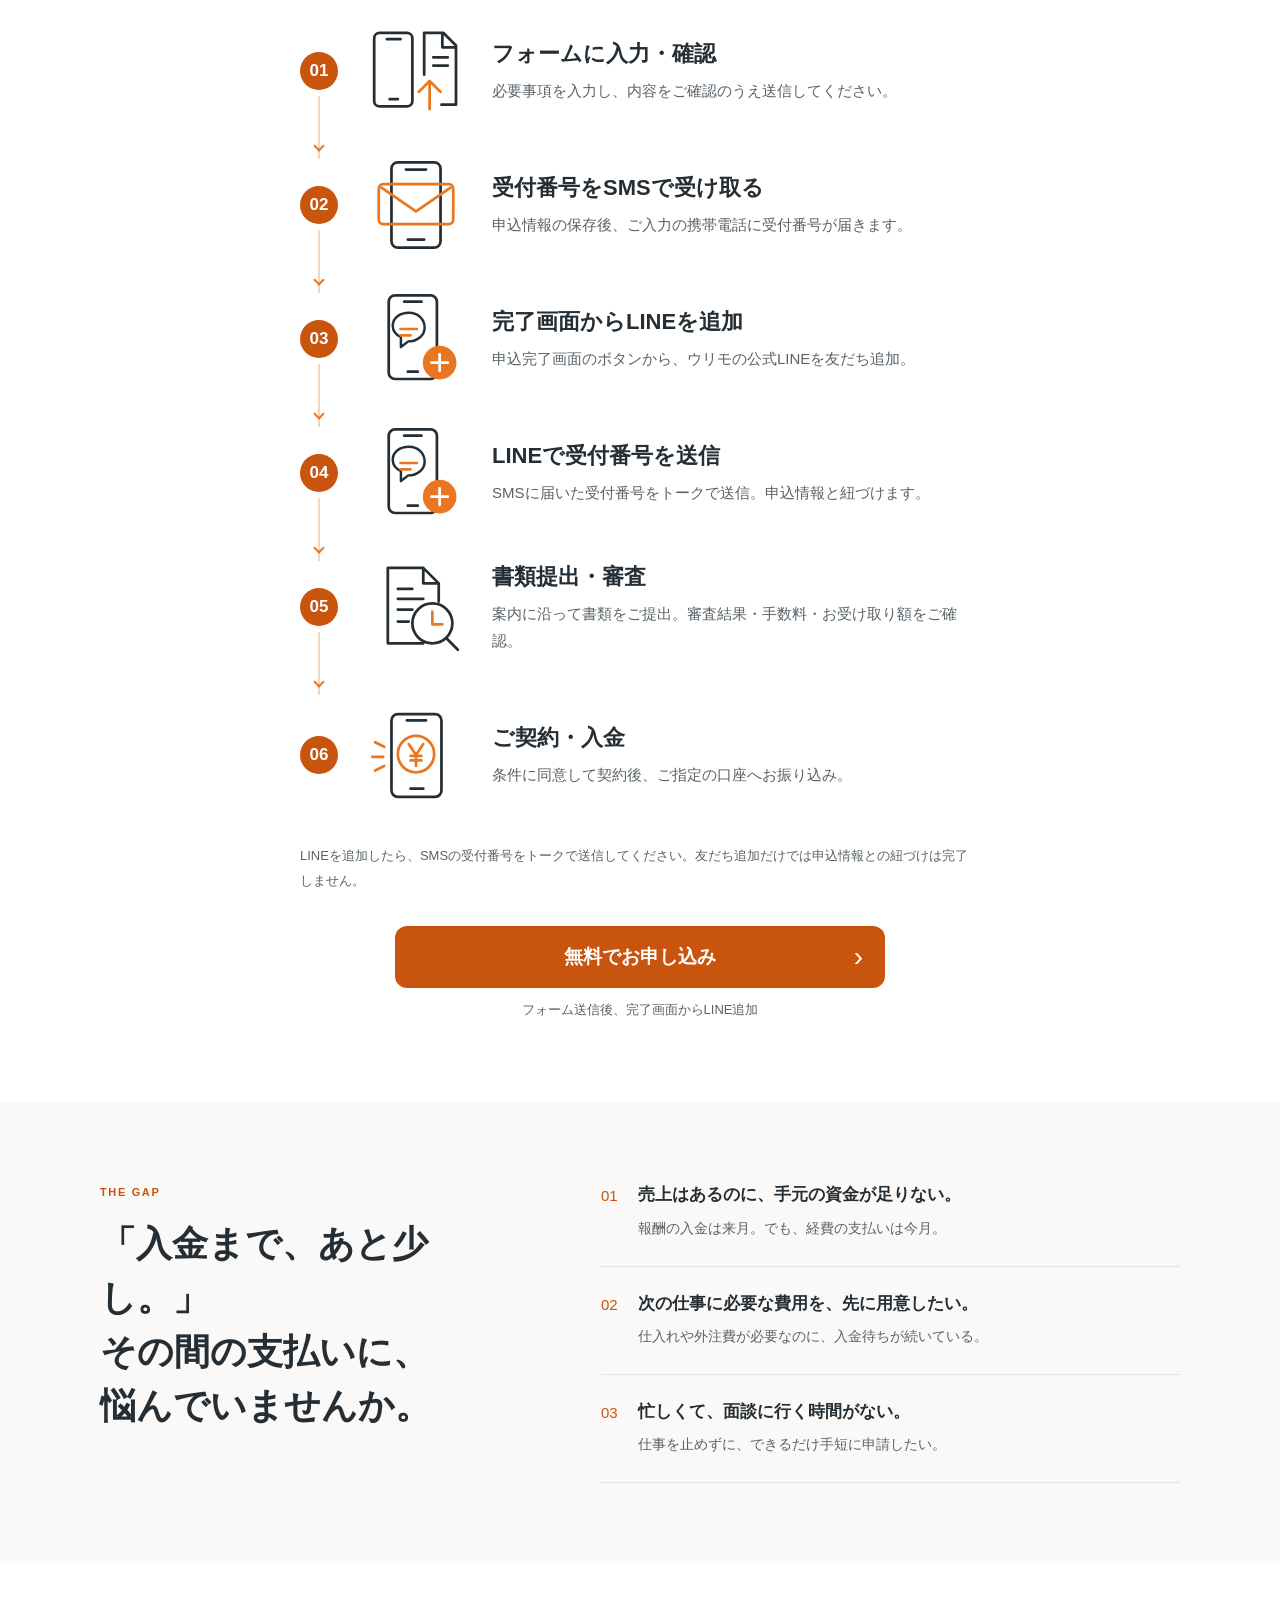
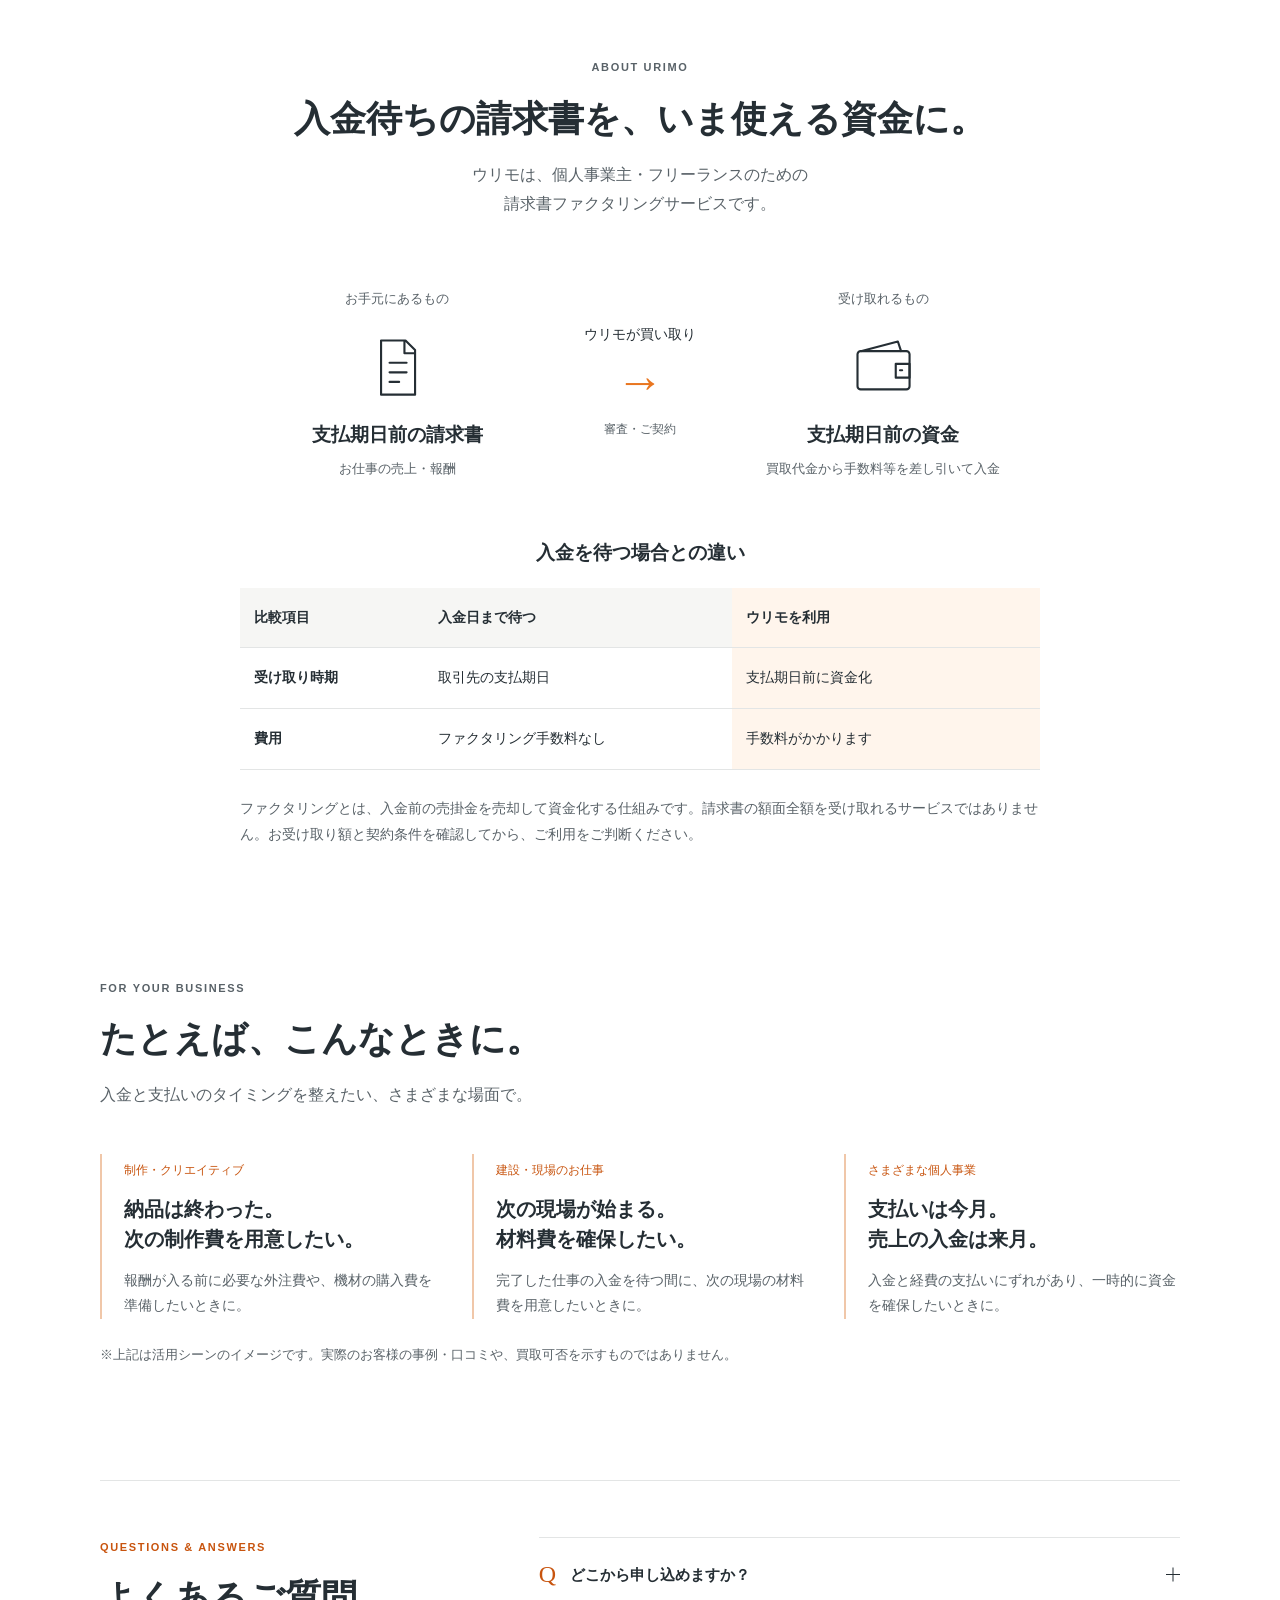
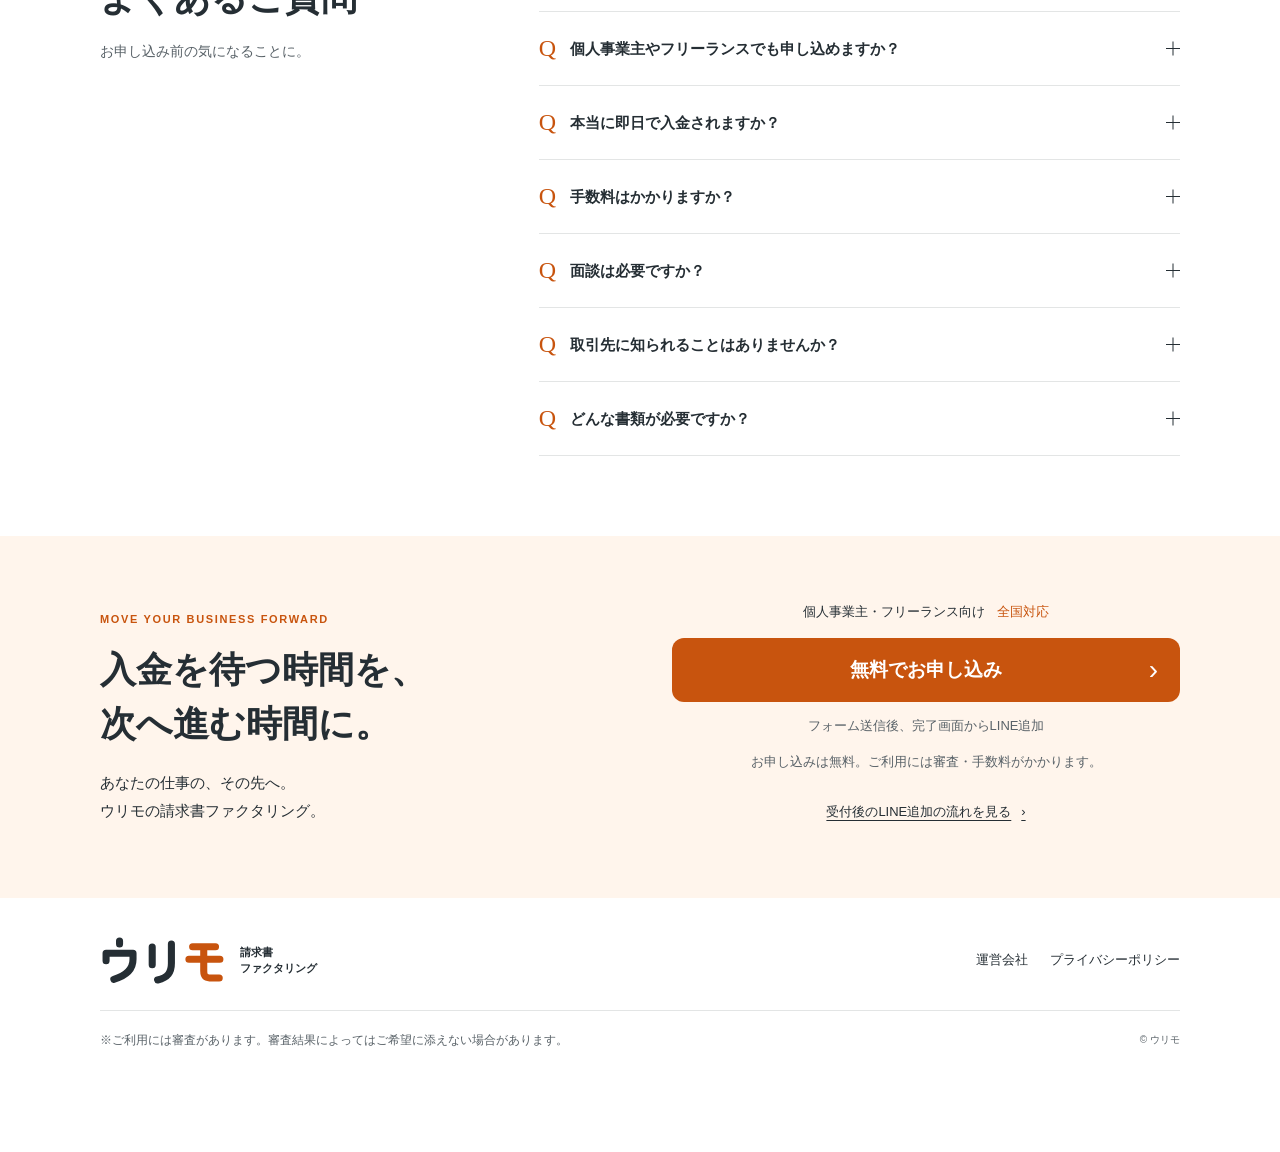
==== commit c133840d: "Use reference option 3 rounded Urimo wordmark" ====
--- a/index.html
+++ b/index.html
@@ -11,7 +11,7 @@
   <meta property="og:description" content="個人事業主・フリーランス向けの請求書ファクタリング。最短即日入金・面談不要・秘密厳守。全国対応。">
   <meta property="og:type" content="website">
   <meta property="og:locale" content="ja_JP">
-  <link rel="icon" href="urimo-speech.svg" type="image/svg+xml">
+  <link rel="icon" href="urimo-rounded-icon.svg" type="image/svg+xml">
   <link rel="stylesheet" href="style.css">
   <script src="site-config.js" defer></script>
   <script src="site.js" defer></script>
@@ -20,7 +20,7 @@
 <a class="skip" href="#main">本文へ移動</a>
 <header class="header">
   <div class="container header-inner">
-    <a href="#" class="brand" aria-label="ウリモ トップ"><img class="brand-logo-speech" src="urimo-speech.svg" alt="" width="128" height="136"><span class="brand-name">ウリ<span class="brand-accent">モ</span></span><span class="brand-description"><span>請求書</span><span>ファクタリング</span></span></a>
+    <a href="#" class="brand" aria-label="ウリモ トップ"><img class="brand-wordmark" src="urimo-rounded.svg" alt="ウリモ" width="380" height="150"><span class="brand-description"><span>請求書</span><span>ファクタリング</span></span></a>
     <nav class="desktop-nav" aria-label="メインナビゲーション"><a href="#reasons">選ばれる理由</a><a href="#flow">ご利用の流れ</a><a href="#faq">よくある質問</a></nav>
     <a href="https://sawadamac-mini.tailef35d0.ts.net:4443/apply" class="button header-cta" data-cta="application" aria-description="申込フォームへ進み、入力内容をご確認のうえ送信してください" data-placement="header">無料でお申し込み<span aria-hidden="true">›</span></a>
   </div>
@@ -66,7 +66,7 @@
   </div></div></section>
   <section id="apply" class="final-cta" aria-labelledby="apply-title"><div class="container final-inner"><div><p class="eyebrow">MOVE YOUR BUSINESS FORWARD</p><h2 id="apply-title">入金を待つ時間を、<br>次へ進む時間に。</h2><p>あなたの仕事の、その先へ。<br>ウリモの請求書ファクタリング。</p></div><div class="final-action"><p class="final-target">個人事業主・フリーランス向け<span>全国対応</span></p><a href="https://sawadamac-mini.tailef35d0.ts.net:4443/apply" class="button primary" data-cta="application" aria-description="申込フォームへ進み、入力内容をご確認のうえ送信してください" data-placement="final">無料でお申し込み<span aria-hidden="true">›</span></a><p class="final-line-guide">フォーム送信後、完了画面からLINE追加</p><p class="final-caption">お申し込みは無料。ご利用には審査・手数料がかかります。</p><a href="#flow" class="line-link">受付後のLINE追加の流れを見る<span aria-hidden="true">›</span></a></div></div></section>
 </main>
-<footer><div class="container footer-top"><a href="#" class="brand" aria-label="ウリモ トップ"><img class="brand-logo-speech" src="urimo-speech.svg" alt="" width="128" height="136"><span class="brand-name">ウリ<span class="brand-accent">モ</span></span><span class="brand-description"><span>請求書</span><span>ファクタリング</span></span></a><nav aria-label="会社情報"><a href="#company-unavailable" data-info="company">運営会社</a><a href="#privacy-unavailable" data-info="privacy">プライバシーポリシー</a></nav></div><div class="container footer-bottom"><p>※ご利用には審査があります。審査結果によってはご希望に添えない場合があります。</p><small>© ウリモ</small></div></footer>
+<footer><div class="container footer-top"><a href="#" class="brand" aria-label="ウリモ トップ"><img class="brand-wordmark" src="urimo-rounded.svg" alt="ウリモ" width="380" height="150"><span class="brand-description"><span>請求書</span><span>ファクタリング</span></span></a><nav aria-label="会社情報"><a href="#company-unavailable" data-info="company">運営会社</a><a href="#privacy-unavailable" data-info="privacy">プライバシーポリシー</a></nav></div><div class="container footer-bottom"><p>※ご利用には審査があります。審査結果によってはご希望に添えない場合があります。</p><small>© ウリモ</small></div></footer>
 <div class="bottom-sticky" role="region" aria-label="お申し込み"><a href="https://sawadamac-mini.tailef35d0.ts.net:4443/apply" class="button primary" data-cta="application" aria-description="申込フォームへ進み、入力内容をご確認のうえ送信してください" data-placement="bottom_sticky">無料でお申し込み<span aria-hidden="true">›</span></a></div>
 <section class="fallback-notice container" id="application-unavailable" tabindex="-1"><h2>お申し込み受付のご案内</h2><p>お申し込みは専用フォームから受け付けます。接続できない場合は、時間をおいて再度お試しください。</p><a href="#apply">ページに戻る</a></section>
 <section class="fallback-notice container" id="line-unavailable" tabindex="-1"><h2>LINE窓口のご案内</h2><p>フォームでの受付後、申込完了画面から公式LINEを追加してください。追加後にSMSの受付番号をトークでお送りください。</p><a href="#apply">ページに戻る</a></section>
--- a/style.css
+++ b/style.css
@@ -71,10 +71,8 @@
 .bottom-sticky .button{width:100%;max-width:490px;min-height:56px;padding:12px 44px;font-size:17px;border-radius:999px}
 @media print{body{padding-bottom:0}.header-cta,.bottom-sticky,.hero-action,.inline-cta,dialog,.fallback-notice{display:none!important}.section{padding:25px 0}.container{width:100%}.reason,.flow-list li{break-inside:avoid}footer{padding-bottom:20px}}
 
-/* Reference: orange speech bubble + Urimo wordmark + two-line descriptor. */
-.brand-logo-speech{display:block;width:44px;height:auto;flex-shrink:0}
-.brand-name{font-family:var(--font);font-weight:900}
-.brand-accent{color:var(--orange)}
+/* Reference option 3: rounded strokes, dark Uri and orange Mo, no separate mark. */
+.brand-wordmark{display:block;width:128px;height:auto;flex-shrink:0}
 .brand-description>span{display:block}
-@media(max-width:760px){.brand{gap:6px}.brand-logo-speech{width:32px}.brand-name{font-size:28px}.header .brand-description{font-size:8px;line-height:1.5}}
+@media(max-width:760px){.brand{gap:8px}.brand-wordmark{width:108px}.header .brand-description{font-size:8px;line-height:1.5}}
 @media(max-width:370px){.header .brand-description{display:none}}
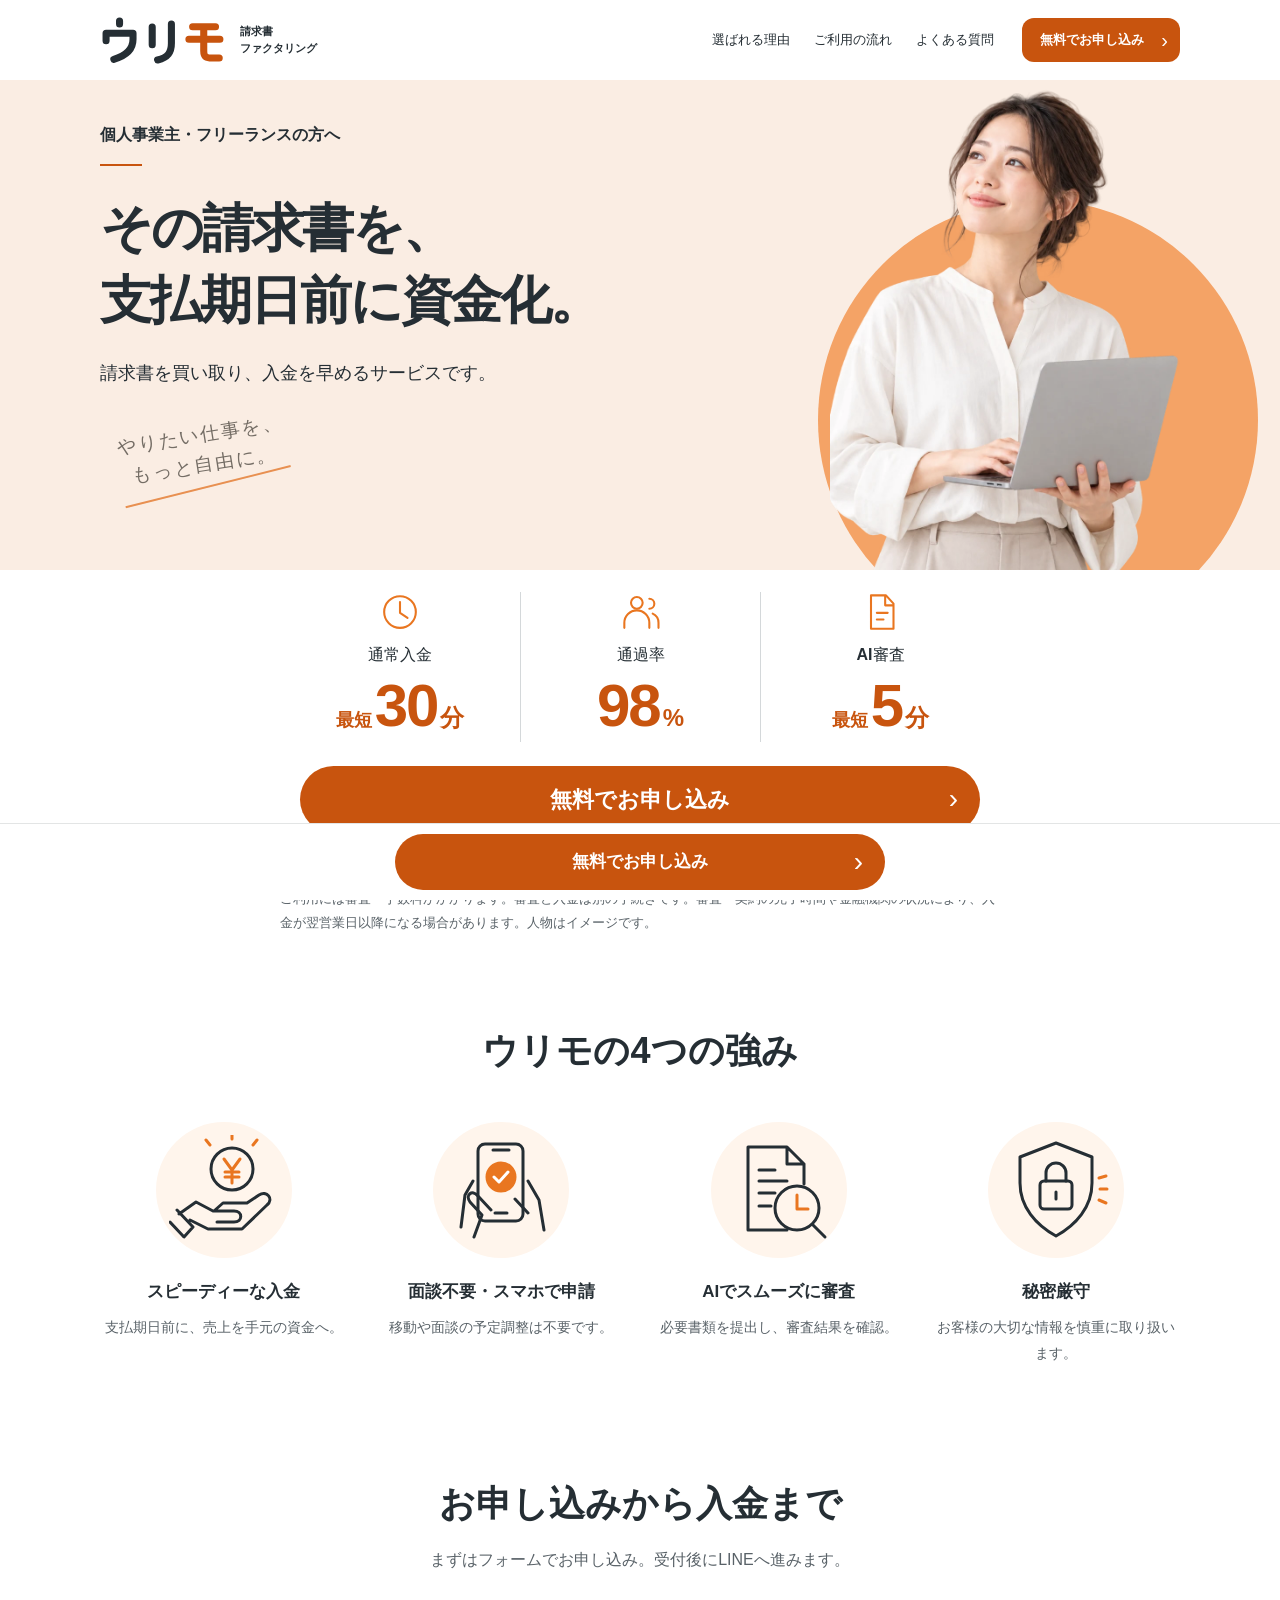
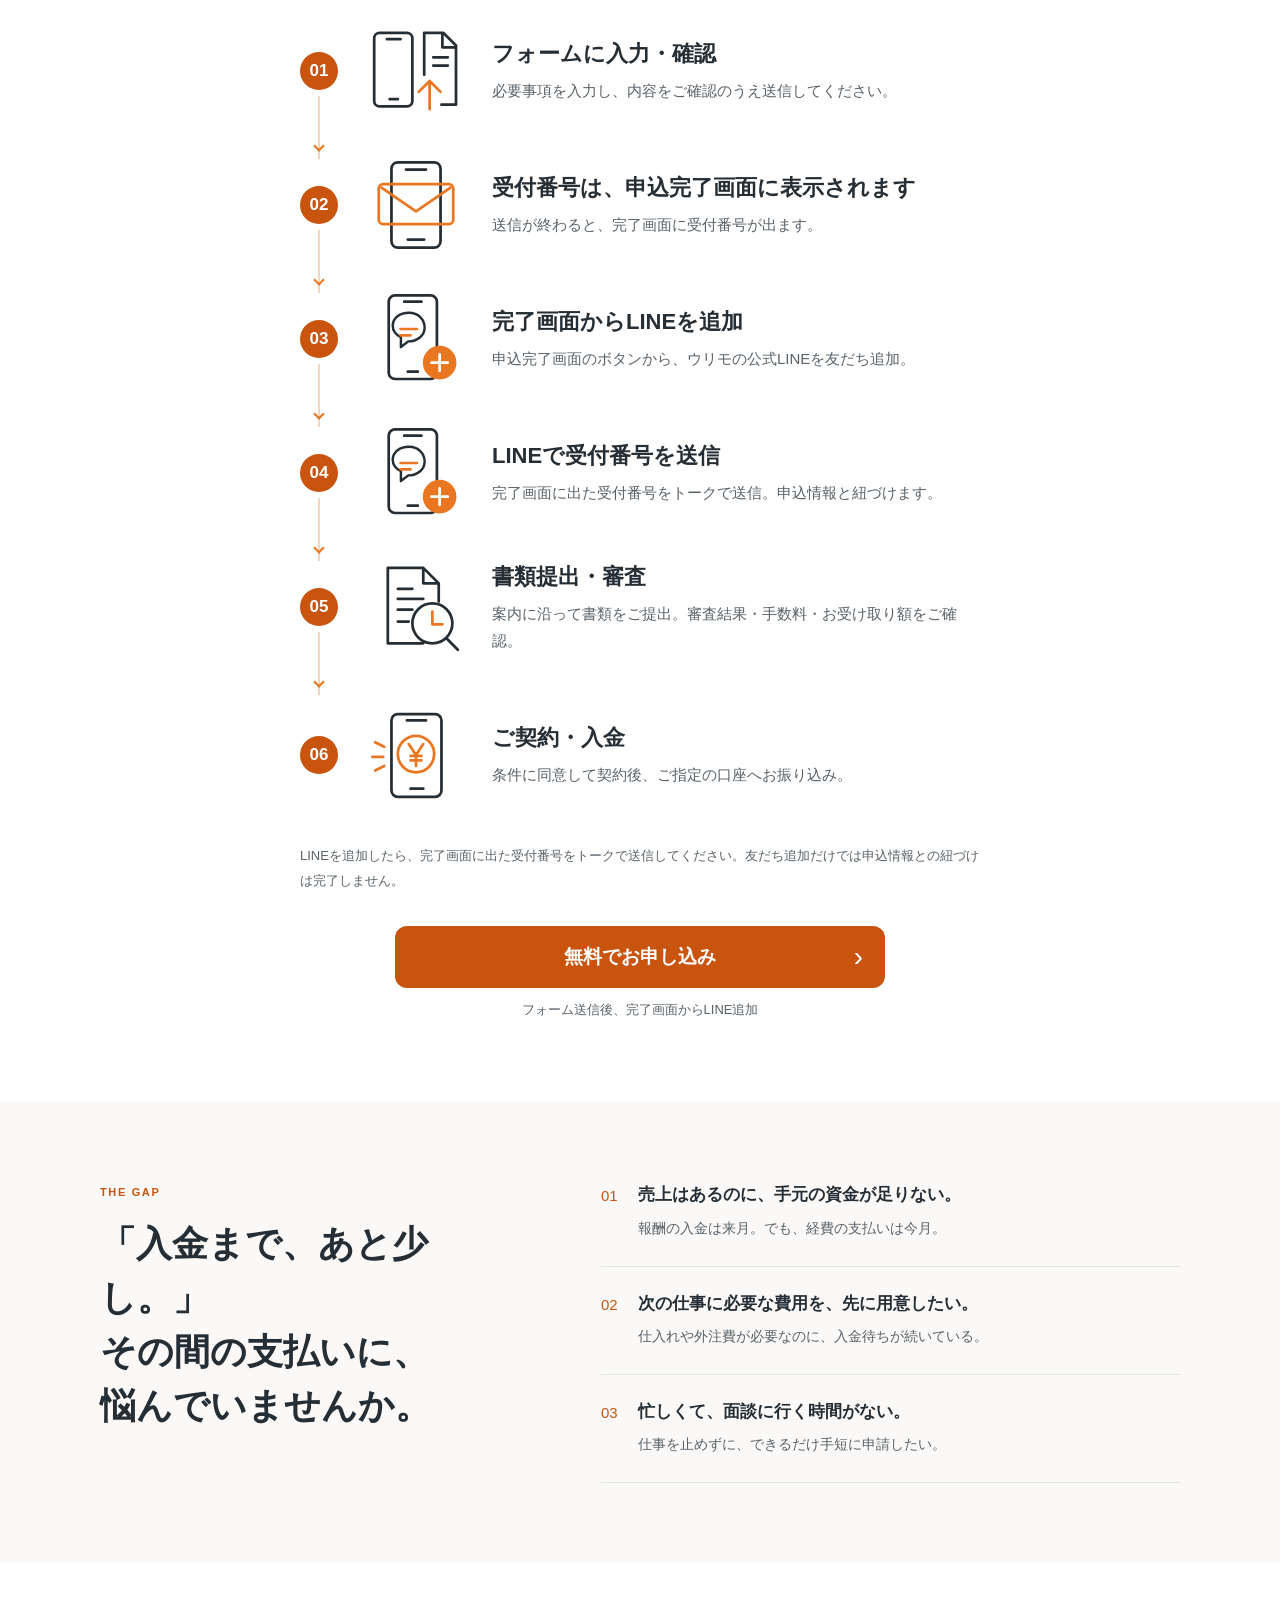
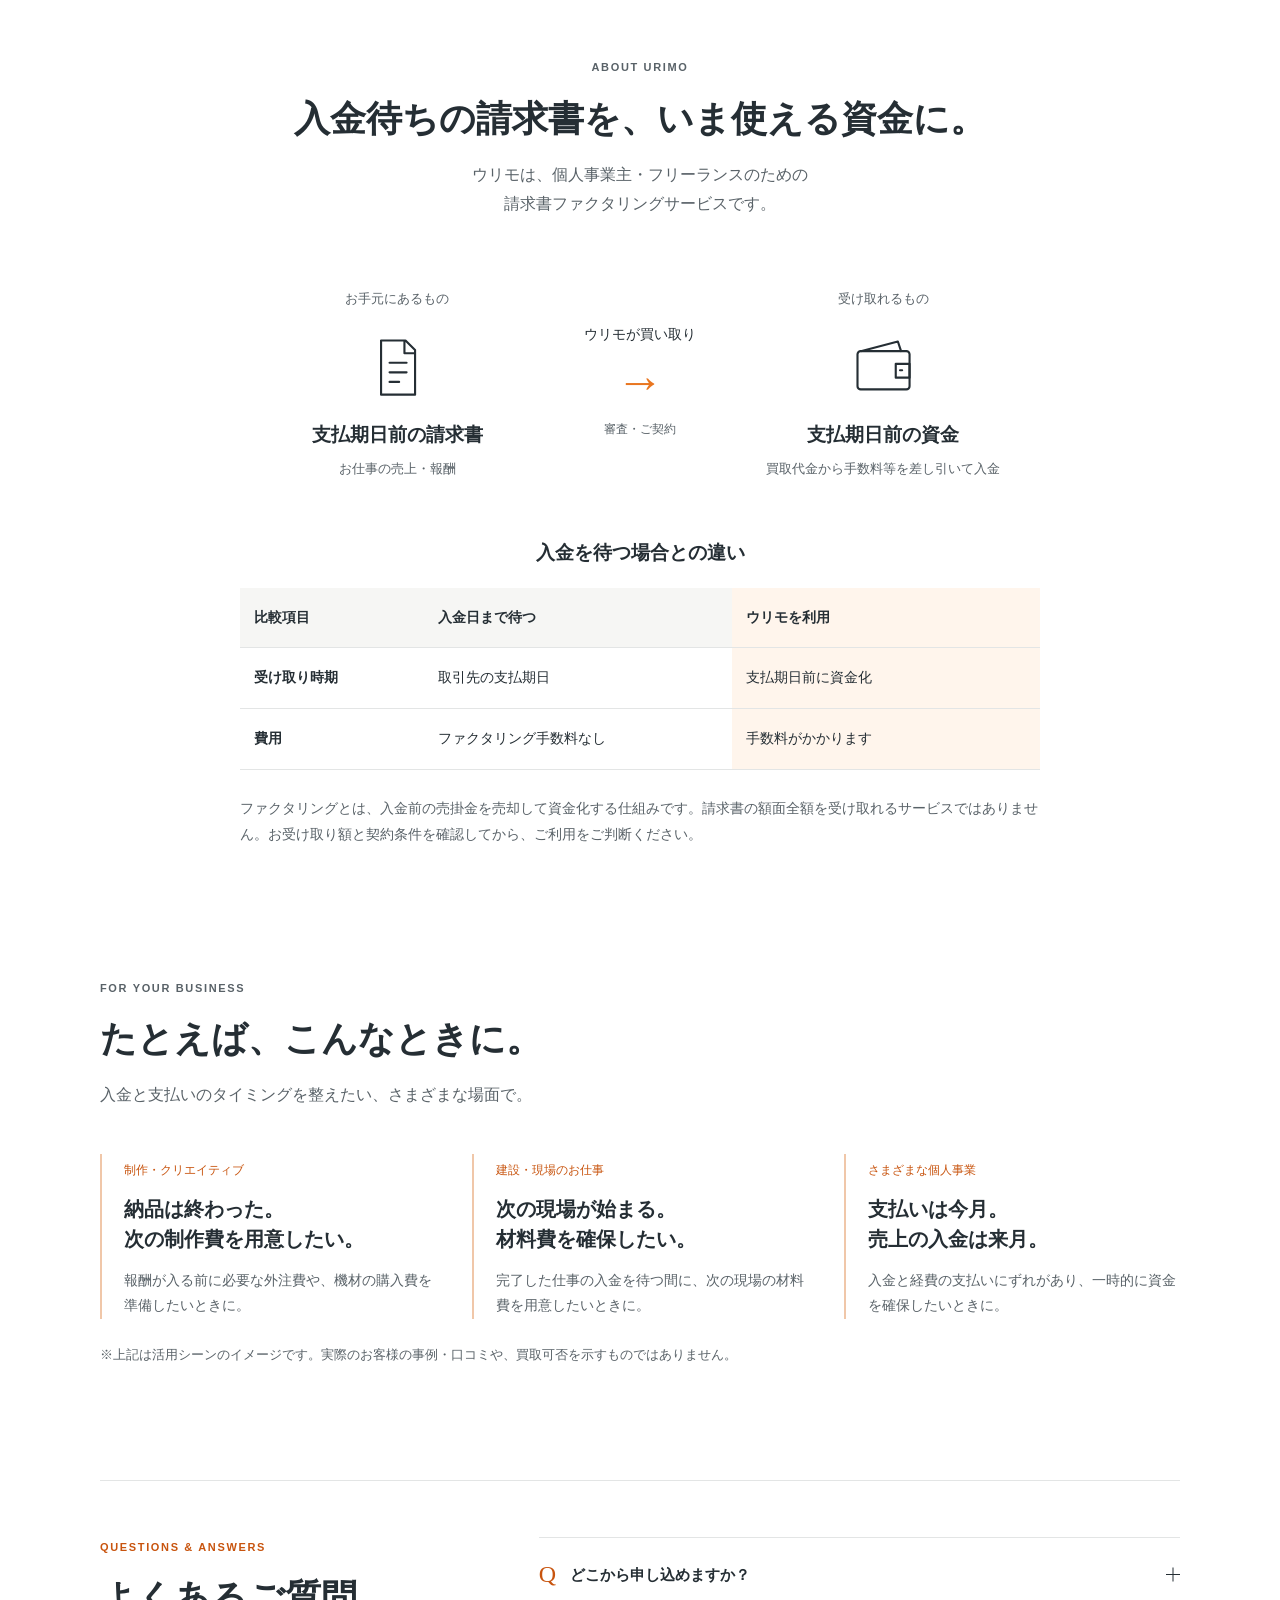
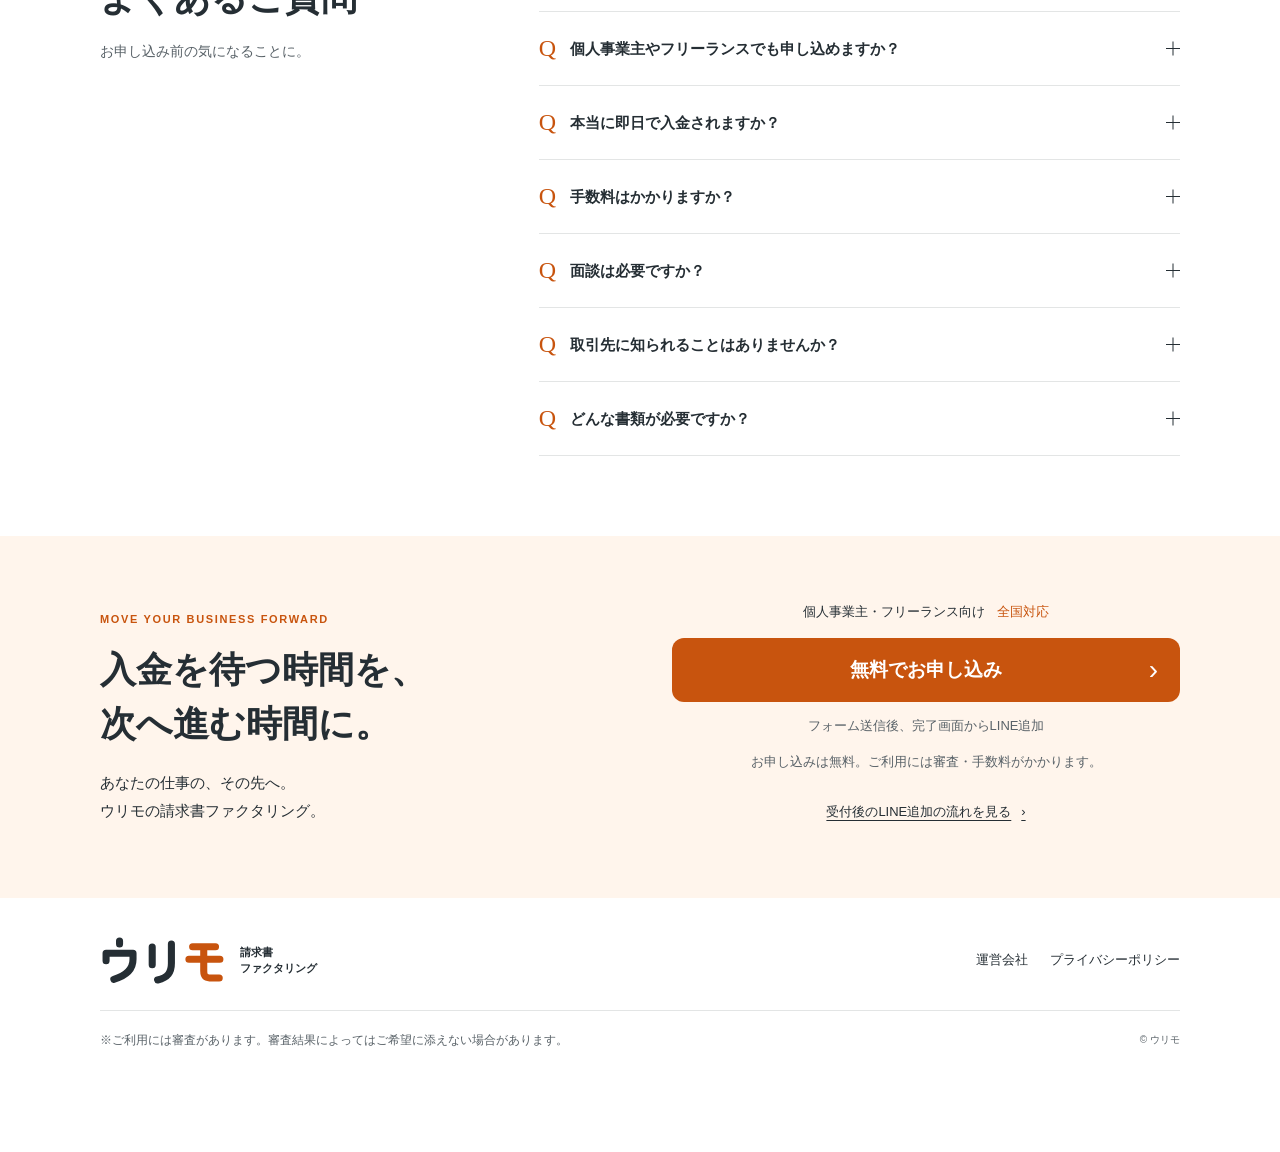
==== commit d950e33b: "Fix application URL and receipt number instructions" ====
--- a/index.html
+++ b/index.html
@@ -6,13 +6,14 @@
   <meta name="robots" content="noindex,nofollow">
   <meta name="theme-color" content="#ffffff">
   <title>ウリモ｜個人事業主・フリーランスの請求書ファクタリング</title>
-  <meta name="description" content="個人事業主・フリーランスの入金待ちに、ウリモの請求書ファクタリング。支払期日前の請求書を資金化。最短即日入金、面談不要の簡単申請、秘密厳守。全国対応。専用フォームから無料でお申し込み。受付後に公式LINEを追加し、SMSの受付番号をお送りください。">
+  <meta name="description" content="個人事業主・フリーランスの入金待ちに、ウリモの請求書ファクタリング。支払期日前の請求書を資金化。最短即日入金、面談不要の簡単申請、秘密厳守。全国対応。専用フォームから無料でお申し込み。受付後に公式LINEを追加し、完了画面に出た受付番号をお送りください。">
   <meta property="og:title" content="ウリモ｜その請求書を、支払期日前に資金化。">
   <meta property="og:description" content="個人事業主・フリーランス向けの請求書ファクタリング。最短即日入金・面談不要・秘密厳守。全国対応。">
   <meta property="og:type" content="website">
   <meta property="og:locale" content="ja_JP">
   <link rel="icon" href="urimo-rounded-icon.svg" type="image/svg+xml">
-  <link rel="stylesheet" href="style.css">
+  <link rel="stylesheet" href="style-c1cba2ce4bcd.css">
+  <style id="brand-critical">.brand-wordmark{display:block;width:128px;height:auto;flex-shrink:0}@media(max-width:760px){.brand-wordmark{width:108px}}@media(max-width:370px){.header .brand-description{display:none}}</style>
   <script src="site-config.js" defer></script>
   <script src="site.js" defer></script>
 </head>
@@ -20,9 +21,9 @@
 <a class="skip" href="#main">本文へ移動</a>
 <header class="header">
   <div class="container header-inner">
-    <a href="#" class="brand" aria-label="ウリモ トップ"><img class="brand-wordmark" src="urimo-rounded.svg" alt="ウリモ" width="380" height="150"><span class="brand-description"><span>請求書</span><span>ファクタリング</span></span></a>
+    <a href="#" class="brand" aria-label="ウリモ トップ"><img class="brand-wordmark" src="urimo-rounded.svg" alt="ウリモ" width="108" height="43"><span class="brand-description"><span>請求書</span><span>ファクタリング</span></span></a>
     <nav class="desktop-nav" aria-label="メインナビゲーション"><a href="#reasons">選ばれる理由</a><a href="#flow">ご利用の流れ</a><a href="#faq">よくある質問</a></nav>
-    <a href="https://sawadamac-mini.tailef35d0.ts.net:4443/apply" class="button header-cta" data-cta="application" aria-description="申込フォームへ進み、入力内容をご確認のうえ送信してください" data-placement="header">無料でお申し込み<span aria-hidden="true">›</span></a>
+    <a href="https://sawadamac-mini.tailef35d0.ts.net/apply" class="button header-cta" data-cta="application" aria-description="申込フォームへ進み、入力内容をご確認のうえ送信してください" data-placement="header">無料でお申し込み<span aria-hidden="true">›</span></a>
   </div>
 </header>
 <main id="main">
@@ -34,16 +35,16 @@
     <div class="hero-portrait" aria-hidden="true"><span class="hero-circle"></span><img src="hero-person.webp" width="800" height="1200" alt="" fetchpriority="high" decoding="async"></div>
   </div></div><div class="container hero-bottom">
     <dl class="hero-metrics" aria-label="ウリモのサービス情報"><div><dt><svg class="metric-icon" viewBox="0 0 48 48" aria-hidden="true" focusable="false"><circle cx="24" cy="24" r="19"/><path d="M24 12v13l9 6"/></svg>通常入金</dt><dd><span>最短</span><strong>30</strong><span>分</span></dd></div><div><dt><svg class="metric-icon" viewBox="0 0 48 48" aria-hidden="true" focusable="false"><circle cx="19" cy="13" r="7"/><path d="M4 43v-6a15 15 0 0 1 30 0v6M34 8a6 6 0 0 1 0 12M38 26a12 12 0 0 1 7 11v6"/></svg>通過率</dt><dd><strong>98</strong><span>%</span></dd></div><div><dt><svg class="metric-icon" viewBox="0 0 48 48" aria-hidden="true" focusable="false"><path d="M12 4h18l9 10v30H12ZM29 4v12h10M19 25h13M19 33h8"/></svg>AI審査</dt><dd><span>最短</span><strong>5</strong><span>分</span></dd></div></dl>
-    <div class="hero-action"><a href="https://sawadamac-mini.tailef35d0.ts.net:4443/apply" class="button primary" data-cta="application" data-placement="hero" aria-description="申込フォームへ進み、入力内容をご確認のうえ送信してください">無料でお申し込み<span aria-hidden="true">›</span></a><p class="cta-caption hero-line-guide">フォームでお申し込み → 受付後にLINE追加</p></div>
+    <div class="hero-action"><a href="https://sawadamac-mini.tailef35d0.ts.net/apply" class="button primary" data-cta="application" data-placement="hero" aria-description="申込フォームへ進み、入力内容をご確認のうえ送信してください">無料でお申し込み<span aria-hidden="true">›</span></a><p class="cta-caption hero-line-guide">フォームでお申し込み → 受付後にLINE追加</p></div>
     <p class="note hero-note">ご利用には審査・手数料がかかります。審査と入金は別の手続きです。審査・契約の完了時間や金融機関の状況により、入金が翌営業日以降になる場合があります。人物はイメージです。</p>
   </div></section>
 <section id="reasons" class="section reasons" aria-labelledby="reasons-title"><div class="container"><div class="section-heading"><h2 id="reasons-title">ウリモの4つの強み</h2></div><div class="reason-grid"><article class="reason"><div class="icon-disc"><svg class="line-icon " viewBox="0 0 110 110" aria-hidden="true" focusable="false"><circle cx="63" cy="34" r="21"/><path class="icon-accent" d="m55 24 8 11 8-11M63 35v13M56 37h14M56 42h14"/><path d="m10 79 17-12 17 9h21c9 0 9 11 0 11H48m-3-11 9-8h24l12-8c8-5 15 4 8 10L73 94H39L21 85M8 75l16 17-9 10L1 87"/><path class="icon-accent" d="M63 4V0M84 10l4-5M41 10l-4-5"/></svg></div><h3>スピーディーな入金</h3><p>支払期日前に、売上を手元の資金へ。</p></article><article class="reason"><div class="icon-disc"><svg class="line-icon " viewBox="0 0 110 110" aria-hidden="true" focusable="false"><rect x="32" y="9" width="45" height="77" rx="7"/><path d="M47 15h16M49 78h12M27 46l-8 14-4 32m13 10 8-22-12-13c-5-7 2-13 8-6l13 14m37-29 11 19 5 30M69 64l13 14"/><circle class="icon-fill" cx="55" cy="42" r="14"/><path class="icon-white" d="m48 42 5 5 9-10"/></svg></div><h3>面談不要・スマホで申請</h3><p>移動や面談の予定調整は不要です。</p></article><article class="reason"><div class="icon-disc"><svg class="line-icon " viewBox="0 0 110 110" aria-hidden="true" focusable="false"><path d="M63 12H24v83h39M63 12l17 17H63V12M80 29v20M35 35h16M35 46h28M35 58h16M35 71h12"/><circle cx="73" cy="73" r="22"/><path class="icon-accent" d="M73 60v14h11"/><path d="m89 90 12 12"/></svg></div><h3>AIでスムーズに審査</h3><p>必要書類を提出し、審査結果を確認。</p></article><article class="reason"><div class="icon-disc"><svg class="line-icon " viewBox="0 0 110 110" aria-hidden="true" focusable="false"><path d="M55 8 91 22v26c0 24-16 42-36 53C35 90 19 72 19 48V22Z"/><rect x="39" y="46" width="32" height="28" rx="4"/><path d="M45 46v-8a10 10 0 0 1 20 0v8M55 57v7"/><path class="icon-accent" d="m98 43 7-2m-6 13h7m-8 11 7 3"/></svg></div><h3>秘密厳守</h3><p>お客様の大切な情報を慎重に取り扱います。</p></article></div></div></section>
 <section id="flow" class="section flow" aria-labelledby="flow-title"><div class="container"><div class="section-heading"><h2 id="flow-title">お申し込みから入金まで</h2><p>まずはフォームでお申し込み。受付後にLINEへ進みます。</p></div><ol class="flow-list"><li><span class="step-number" aria-hidden="true">01</span><svg class="line-icon " viewBox="0 0 110 110" aria-hidden="true" focusable="false"><rect x="9" y="13" width="42" height="81" rx="6"/><path d="M23 20h15M26 86h9M64 59V13h21l14 14v65H83M84 13v16h15M74 40h16M74 49h16"/><path class="icon-accent" d="M70 97V66m-12 12 12-12 12 12"/></svg><div><h3>フォームに入力・確認</h3><p>必要事項を入力し、内容をご確認のうえ送信してください。</p></div></li>
-<li><span class="step-number" aria-hidden="true">02</span><svg class="line-icon" viewBox="0 0 110 110" aria-hidden="true" focusable="false"><rect x="28" y="8" width="54" height="94" rx="7"/><path d="M44 16h22M46 93h18"/><rect class="icon-accent" x="14" y="32" width="82" height="44" rx="5"/><path class="icon-accent" d="m17 36 38 26 38-26"/></svg><div><h3>受付番号をSMSで受け取る</h3><p>申込情報の保存後、ご入力の携帯電話に受付番号が届きます。</p></div></li>
+<li><span class="step-number" aria-hidden="true">02</span><svg class="line-icon" viewBox="0 0 110 110" aria-hidden="true" focusable="false"><rect x="28" y="8" width="54" height="94" rx="7"/><path d="M44 16h22M46 93h18"/><rect class="icon-accent" x="14" y="32" width="82" height="44" rx="5"/><path class="icon-accent" d="m17 36 38 26 38-26"/></svg><div><h3>受付番号は、申込完了画面に表示されます</h3><p>送信が終わると、完了画面に受付番号が出ます。</p></div></li>
 <li><span class="step-number" aria-hidden="true">03</span><svg class="line-icon " viewBox="0 0 110 110" aria-hidden="true" focusable="false"><rect x="25" y="7" width="53" height="92" rx="7"/><path d="M42 14h19M46 91h11"/><path d="M65 47c0 10-9 17-20 17l-9 7v-12c-6-3-10-8-10-14 0-10 9-16 20-16s19 8 19 18Z" transform="translate(6 0) scale(.9)"/><path class="icon-accent" d="M38 44h18M38 51h11"/><circle class="icon-fill" cx="81" cy="81" r="17"/><path class="icon-white" d="M81 72v18M72 81h18"/></svg><div><h3>完了画面からLINEを追加</h3><p>申込完了画面のボタンから、ウリモの公式LINEを友だち追加。</p></div></li>
-<li><span class="step-number" aria-hidden="true">04</span><svg class="line-icon " viewBox="0 0 110 110" aria-hidden="true" focusable="false"><rect x="25" y="7" width="53" height="92" rx="7"/><path d="M42 14h19M46 91h11"/><path d="M65 47c0 10-9 17-20 17l-9 7v-12c-6-3-10-8-10-14 0-10 9-16 20-16s19 8 19 18Z" transform="translate(6 0) scale(.9)"/><path class="icon-accent" d="M38 44h18M38 51h11"/><circle class="icon-fill" cx="81" cy="81" r="17"/><path class="icon-white" d="M81 72v18M72 81h18"/></svg><div><h3>LINEで受付番号を送信</h3><p>SMSに届いた受付番号をトークで送信。申込情報と紐づけます。</p></div></li>
+<li><span class="step-number" aria-hidden="true">04</span><svg class="line-icon " viewBox="0 0 110 110" aria-hidden="true" focusable="false"><rect x="25" y="7" width="53" height="92" rx="7"/><path d="M42 14h19M46 91h11"/><path d="M65 47c0 10-9 17-20 17l-9 7v-12c-6-3-10-8-10-14 0-10 9-16 20-16s19 8 19 18Z" transform="translate(6 0) scale(.9)"/><path class="icon-accent" d="M38 44h18M38 51h11"/><circle class="icon-fill" cx="81" cy="81" r="17"/><path class="icon-white" d="M81 72v18M72 81h18"/></svg><div><h3>LINEで受付番号を送信</h3><p>完了画面に出た受付番号をトークで送信。申込情報と紐づけます。</p></div></li>
 <li><span class="step-number" aria-hidden="true">05</span><svg class="line-icon " viewBox="0 0 110 110" aria-hidden="true" focusable="false"><path d="M63 12H24v83h39M63 12l17 17H63V12M80 29v20M35 35h16M35 46h28M35 58h16M35 71h12"/><circle cx="73" cy="73" r="22"/><path class="icon-accent" d="M73 60v14h11"/><path d="m89 90 12 12"/></svg><div><h3>書類提出・審査</h3><p>案内に沿って書類をご提出。審査結果・手数料・お受け取り額をご確認。</p></div></li>
-<li><span class="step-number" aria-hidden="true">06</span><svg class="line-icon " viewBox="0 0 110 110" aria-hidden="true" focusable="false"><rect x="28" y="10" width="55" height="91" rx="7"/><path d="M45 17h21M49 92h14"/><circle class="icon-accent" cx="55" cy="54" r="20"/><path class="icon-accent" d="m47 43 8 12 8-12M55 55v12M49 56h12M49 61h12M10 41l10 5M7 57h12M10 72l10-5"/></svg><div><h3>ご契約・入金</h3><p>条件に同意して契約後、ご指定の口座へお振り込み。</p></div></li></ol><p class="note flow-note">LINEを追加したら、SMSの受付番号をトークで送信してください。友だち追加だけでは申込情報との紐づけは完了しません。</p><div class="inline-cta"><a href="https://sawadamac-mini.tailef35d0.ts.net:4443/apply" class="button primary" data-cta="application" data-placement="flow" aria-description="申込フォームへ進み、入力内容をご確認のうえ送信してください">無料でお申し込み<span aria-hidden="true">›</span></a><p class="cta-caption">フォーム送信後、完了画面からLINE追加</p></div></div></section>
+<li><span class="step-number" aria-hidden="true">06</span><svg class="line-icon " viewBox="0 0 110 110" aria-hidden="true" focusable="false"><rect x="28" y="10" width="55" height="91" rx="7"/><path d="M45 17h21M49 92h14"/><circle class="icon-accent" cx="55" cy="54" r="20"/><path class="icon-accent" d="m47 43 8 12 8-12M55 55v12M49 56h12M49 61h12M10 41l10 5M7 57h12M10 72l10-5"/></svg><div><h3>ご契約・入金</h3><p>条件に同意して契約後、ご指定の口座へお振り込み。</p></div></li></ol><p class="note flow-note">LINEを追加したら、完了画面に出た受付番号をトークで送信してください。友だち追加だけでは申込情報との紐づけは完了しません。</p><div class="inline-cta"><a href="https://sawadamac-mini.tailef35d0.ts.net/apply" class="button primary" data-cta="application" data-placement="flow" aria-description="申込フォームへ進み、入力内容をご確認のうえ送信してください">無料でお申し込み<span aria-hidden="true">›</span></a><p class="cta-caption">フォーム送信後、完了画面からLINE追加</p></div></div></section>
   <section class="section problems" aria-labelledby="problems-title">
     <div class="container split-heading"><div><p class="eyebrow">THE GAP</p><h2 id="problems-title">「入金まで、あと少し。」<br>その間の支払いに、<br class="desktop-only">悩んでいませんか。</h2></div><ul class="problem-list"><li><span aria-hidden="true">01</span><div><h3>売上はあるのに、手元の資金が足りない。</h3><p>報酬の入金は来月。でも、経費の支払いは今月。</p></div></li><li><span aria-hidden="true">02</span><div><h3>次の仕事に必要な費用を、先に用意したい。</h3><p>仕入れや外注費が必要なのに、入金待ちが続いている。</p></div></li><li><span aria-hidden="true">03</span><div><h3>忙しくて、面談に行く時間がない。</h3><p>仕事を止めずに、できるだけ手短に申請したい。</p></div></li></ul></div>
   </section>
@@ -56,7 +57,7 @@
 
   <section class="section scenes" aria-labelledby="scenes-title"><div class="container"><div class="section-heading align-left"><p class="eyebrow">FOR YOUR BUSINESS</p><h2 id="scenes-title">たとえば、こんなときに。</h2><p>入金と支払いのタイミングを整えたい、さまざまな場面で。</p></div><div class="scene-grid"><article><span class="scene-label">制作・クリエイティブ</span><h3>納品は終わった。<br>次の制作費を用意したい。</h3><p>報酬が入る前に必要な外注費や、機材の購入費を準備したいときに。</p></article><article><span class="scene-label">建設・現場のお仕事</span><h3>次の現場が始まる。<br>材料費を確保したい。</h3><p>完了した仕事の入金を待つ間に、次の現場の材料費を用意したいときに。</p></article><article><span class="scene-label">さまざまな個人事業</span><h3>支払いは今月。<br>売上の入金は来月。</h3><p>入金と経費の支払いにずれがあり、一時的に資金を確保したいときに。</p></article></div><p class="note scene-note">※上記は活用シーンのイメージです。実際のお客様の事例・口コミや、買取可否を示すものではありません。</p></div></section>
   <section id="faq" class="section faq" aria-labelledby="faq-title"><div class="container faq-layout"><div><p class="eyebrow">QUESTIONS & ANSWERS</p><h2 id="faq-title">よくあるご質問</h2><p class="section-intro">お申し込み前の気になることに。</p></div><div class="faq-list">
-    <details><summary><span class="q">Q</span>どこから申し込めますか？<span class="toggle" aria-hidden="true"></span></summary><div class="answer">「無料でお申し込み」ボタンから専用フォームへお進みください。入力内容を確認して送信し、受付後に完了画面から公式LINEを追加します。SMSで届いた受付番号をLINEのトークで送信すると、申込情報と紐づけられます。</div></details>
+    <details><summary><span class="q">Q</span>どこから申し込めますか？<span class="toggle" aria-hidden="true"></span></summary><div class="answer">「無料でお申し込み」ボタンから専用フォームへお進みください。入力内容を確認して送信し、受付後に完了画面から公式LINEを追加します。完了画面に出た受付番号をLINEのトークで送信すると、申込情報と紐づけられます。</div></details>
     <details><summary><span class="q">Q</span>個人事業主やフリーランスでも申し込めますか？<span class="toggle" aria-hidden="true"></span></summary><div class="answer">はい。ウリモは個人事業主・フリーランスの方向けの請求書ファクタリングサービスです。全国からお申し込みいただけます。ご利用には審査があります。</div></details>
     <details><summary><span class="q">Q</span>本当に即日で入金されますか？<span class="toggle" aria-hidden="true"></span></summary><div class="answer">最短即日での入金に対応しています。ただし、審査・契約の完了時間や金融機関の状況によっては、翌営業日以降となります。即日の入金をお約束するものではありません。</div></details>
     <details><summary><span class="q">Q</span>手数料はかかりますか？<span class="toggle" aria-hidden="true"></span></summary><div class="answer">お申し込みは無料ですが、ファクタリングのご利用には手数料がかかります。具体的な手数料・その他の費用・お受け取り額は、ご契約前に必ずご確認ください。</div></details>
@@ -64,12 +65,12 @@
     <details><summary><span class="q">Q</span>取引先に知られることはありませんか？<span class="toggle" aria-hidden="true"></span></summary><div class="answer">お客様の情報は秘密厳守で取り扱います。ただし、取引先への通知・承諾の要否は契約内容によります。気になる場合は、ご契約前に必ずご確認ください。</div></details>
     <details><summary><span class="q">Q</span>どんな書類が必要ですか？<span class="toggle" aria-hidden="true"></span></summary><div class="answer">資金化を希望する請求書をご準備ください。その他の必要書類は、お申し込み時にご確認ください。請求書の内容や審査によっては、ご希望に添えない場合があります。</div></details>
   </div></div></section>
-  <section id="apply" class="final-cta" aria-labelledby="apply-title"><div class="container final-inner"><div><p class="eyebrow">MOVE YOUR BUSINESS FORWARD</p><h2 id="apply-title">入金を待つ時間を、<br>次へ進む時間に。</h2><p>あなたの仕事の、その先へ。<br>ウリモの請求書ファクタリング。</p></div><div class="final-action"><p class="final-target">個人事業主・フリーランス向け<span>全国対応</span></p><a href="https://sawadamac-mini.tailef35d0.ts.net:4443/apply" class="button primary" data-cta="application" aria-description="申込フォームへ進み、入力内容をご確認のうえ送信してください" data-placement="final">無料でお申し込み<span aria-hidden="true">›</span></a><p class="final-line-guide">フォーム送信後、完了画面からLINE追加</p><p class="final-caption">お申し込みは無料。ご利用には審査・手数料がかかります。</p><a href="#flow" class="line-link">受付後のLINE追加の流れを見る<span aria-hidden="true">›</span></a></div></div></section>
+  <section id="apply" class="final-cta" aria-labelledby="apply-title"><div class="container final-inner"><div><p class="eyebrow">MOVE YOUR BUSINESS FORWARD</p><h2 id="apply-title">入金を待つ時間を、<br>次へ進む時間に。</h2><p>あなたの仕事の、その先へ。<br>ウリモの請求書ファクタリング。</p></div><div class="final-action"><p class="final-target">個人事業主・フリーランス向け<span>全国対応</span></p><a href="https://sawadamac-mini.tailef35d0.ts.net/apply" class="button primary" data-cta="application" aria-description="申込フォームへ進み、入力内容をご確認のうえ送信してください" data-placement="final">無料でお申し込み<span aria-hidden="true">›</span></a><p class="final-line-guide">フォーム送信後、完了画面からLINE追加</p><p class="final-caption">お申し込みは無料。ご利用には審査・手数料がかかります。</p><a href="#flow" class="line-link">受付後のLINE追加の流れを見る<span aria-hidden="true">›</span></a></div></div></section>
 </main>
-<footer><div class="container footer-top"><a href="#" class="brand" aria-label="ウリモ トップ"><img class="brand-wordmark" src="urimo-rounded.svg" alt="ウリモ" width="380" height="150"><span class="brand-description"><span>請求書</span><span>ファクタリング</span></span></a><nav aria-label="会社情報"><a href="#company-unavailable" data-info="company">運営会社</a><a href="#privacy-unavailable" data-info="privacy">プライバシーポリシー</a></nav></div><div class="container footer-bottom"><p>※ご利用には審査があります。審査結果によってはご希望に添えない場合があります。</p><small>© ウリモ</small></div></footer>
-<div class="bottom-sticky" role="region" aria-label="お申し込み"><a href="https://sawadamac-mini.tailef35d0.ts.net:4443/apply" class="button primary" data-cta="application" aria-description="申込フォームへ進み、入力内容をご確認のうえ送信してください" data-placement="bottom_sticky">無料でお申し込み<span aria-hidden="true">›</span></a></div>
+<footer><div class="container footer-top"><a href="#" class="brand" aria-label="ウリモ トップ"><img class="brand-wordmark" src="urimo-rounded.svg" alt="ウリモ" width="108" height="43"><span class="brand-description"><span>請求書</span><span>ファクタリング</span></span></a><nav aria-label="会社情報"><a href="#company-unavailable" data-info="company">運営会社</a><a href="#privacy-unavailable" data-info="privacy">プライバシーポリシー</a></nav></div><div class="container footer-bottom"><p>※ご利用には審査があります。審査結果によってはご希望に添えない場合があります。</p><small>© ウリモ</small></div></footer>
+<div class="bottom-sticky" role="region" aria-label="お申し込み"><a href="https://sawadamac-mini.tailef35d0.ts.net/apply" class="button primary" data-cta="application" aria-description="申込フォームへ進み、入力内容をご確認のうえ送信してください" data-placement="bottom_sticky">無料でお申し込み<span aria-hidden="true">›</span></a></div>
 <section class="fallback-notice container" id="application-unavailable" tabindex="-1"><h2>お申し込み受付のご案内</h2><p>お申し込みは専用フォームから受け付けます。接続できない場合は、時間をおいて再度お試しください。</p><a href="#apply">ページに戻る</a></section>
-<section class="fallback-notice container" id="line-unavailable" tabindex="-1"><h2>LINE窓口のご案内</h2><p>フォームでの受付後、申込完了画面から公式LINEを追加してください。追加後にSMSの受付番号をトークでお送りください。</p><a href="#apply">ページに戻る</a></section>
+<section class="fallback-notice container" id="line-unavailable" tabindex="-1"><h2>LINE窓口のご案内</h2><p>フォームでの受付後、申込完了画面から公式LINEを追加してください。追加後に完了画面に出た受付番号をトークでお送りください。</p><a href="#apply">ページに戻る</a></section>
 <section class="fallback-notice container" id="company-unavailable" tabindex="-1"><h2>運営会社情報</h2><p>サービス名：ウリモ。詳しい運営会社情報は公開準備中です。</p><a href="#apply">ページに戻る</a></section>
 <section class="fallback-notice container" id="privacy-unavailable" tabindex="-1"><h2>プライバシーポリシー</h2><p>正式なプライバシーポリシーは公開準備中です。申込フォームに記載の個人情報の利用目的をご確認ください。</p><a href="#apply">ページに戻る</a></section>
 <dialog id="notice-dialog" aria-labelledby="notice-title" aria-describedby="notice-body"><button type="button" class="dialog-close" aria-label="閉じる">×</button><span class="dialog-eyebrow">ウリモ</span><h2 id="notice-title"></h2><p id="notice-body"></p><button type="button" class="button dialog-return">ページに戻る</button></dialog>
--- a/style-c1cba2ce4bcd.css
+++ b/style-c1cba2ce4bcd.css
@@ -0,0 +1,78 @@
+:root{--ink:#252e34;--muted:#596268;--orange:#c8540e;--bright:#e97620;--peach:#fff5ec;--line:#e3e5e5;--font:-apple-system,BlinkMacSystemFont,"Hiragino Kaku Gothic ProN","Yu Gothic",Meiryo,sans-serif}
+*{box-sizing:border-box}html{scroll-behavior:smooth;scroll-padding-top:24px}body{margin:0;background:#fff;color:var(--ink);font:16px/1.85 var(--font);-webkit-font-smoothing:antialiased}h1,h2,h3,p{margin:0}h1,h2,h3{font-feature-settings:"palt";line-height:1.5}h2{font-size:clamp(26px,3vw,36px);font-weight:750}h3{font-size:19px}a{color:inherit;text-decoration:none}button{font:inherit}a,button,summary{-webkit-tap-highlight-color:transparent}a:focus-visible,button:focus-visible,summary:focus-visible{outline:3px solid #2368a2;outline-offset:5px}svg{fill:none;stroke:currentColor;stroke-width:2;stroke-linecap:round;stroke-linejoin:round}em{font-style:normal;color:var(--orange)}.container{width:min(1080px,calc(100% - 64px));margin-inline:auto}.section{padding:80px 0}.section-heading{text-align:center;margin-bottom:44px}.section-heading>p{color:var(--muted);margin-top:14px}.note{font-size:13px;color:var(--muted);line-height:1.9}.eyebrow{font-size:11px;letter-spacing:.15em;color:var(--orange);font-weight:700;margin-bottom:14px}.sr-only{position:absolute;width:1px;height:1px;padding:0;margin:-1px;overflow:hidden;clip:rect(0,0,0,0);white-space:nowrap;border:0}.mobile-only{display:none}.skip{position:fixed;top:-100px;left:12px;background:#fff;padding:12px;z-index:100}.skip:focus{top:10px}
+.header{height:80px;background:#fff}.header-inner{height:100%;display:flex;align-items:center;gap:28px}.brand{display:flex;align-items:center;gap:12px;flex-shrink:0}.brand-name{font:bold 36px/1 Arial,sans-serif;letter-spacing:-1px}.brand-description{font-size:11px;font-weight:700;line-height:1.5}.desktop-nav{margin-left:auto;display:flex;gap:24px;font-size:13px;white-space:nowrap}.desktop-nav a{padding:12px 0}.desktop-nav a:hover,footer a:hover{color:var(--orange)}.button{display:inline-flex;position:relative;align-items:center;justify-content:center;gap:16px;min-height:60px;padding:17px 40px;border:0;border-radius:12px;font-size:19px;font-weight:750;line-height:1.5;cursor:pointer;transition:background .15s}.button>span:last-child{position:absolute;right:22px;font-size:28px;line-height:1;font-weight:400}.primary,.header-cta{background:var(--orange);color:#fff}.primary:hover,.header-cta:hover{background:#ad4408}.header-cta{font-size:13px;min-height:44px;padding:12px 36px 12px 18px;white-space:nowrap}.header-cta>span:last-child{font-size:20px;right:12px}
+.hero{padding:60px 0 28px;text-align:center}.hero-copy{max-width:820px}.target{display:inline-block;color:var(--orange);font-size:16px;font-weight:700;border-left:3px solid var(--bright);padding-left:14px;margin-bottom:24px}h1{font-size:clamp(38px,4.5vw,60px);letter-spacing:-.045em;font-weight:800;line-height:1.4}.hero-lead{font-size:18px;margin-top:20px}.hero-metrics{display:grid;grid-template-columns:repeat(3,1fr);margin:34px auto 28px;max-width:620px}.hero-metrics>div{padding-inline:12px;border-left:1px solid #d4d8da}.hero-metrics>div:first-child{border:0}.hero-metrics dt{font-size:16px;font-weight:550}.hero-metrics dd{display:flex;justify-content:center;align-items:baseline;gap:3px;margin:0;color:var(--orange);line-height:1.2;white-space:nowrap}.hero-metrics strong{font:750 62px/1.2 Arial,sans-serif;letter-spacing:-2px}.hero-metrics dd span{font-size:24px;font-weight:750}.hero-metrics dd span:first-child:not(:last-child){font-size:18px}.hero-action{max-width:490px;margin:auto}.hero-action .button{width:100%;min-height:68px;font-size:22px}.cta-caption{text-align:center;margin-top:10px;font-size:13px;color:var(--muted)}.hero-note{max-width:650px;margin:20px auto 0;text-align:left}
+.reasons{padding-top:64px;padding-bottom:56px}.reason-grid{display:grid;grid-template-columns:repeat(4,1fr);gap:30px}.reason{text-align:center}.icon-disc{width:136px;height:136px;border-radius:50%;background:var(--peach);margin:0 auto 20px;display:grid;place-items:center}.line-icon{width:110px;height:110px;stroke-width:3;flex-shrink:0}.icon-accent{stroke:var(--bright)}.icon-fill{fill:var(--bright);stroke:var(--bright)}.icon-white{stroke:#fff}.reason h3{font-size:17px;line-height:1.7}.reason>p{font-size:14px;margin-top:8px;color:var(--muted)}
+.flow{padding-top:54px}.flow .container{max-width:840px}.flow-list{list-style:none;margin:0 auto;padding:0;max-width:680px}.flow-list li{position:relative;display:grid;grid-template-columns:40px 100px 1fr;align-items:center;gap:26px;min-height:134px;padding-bottom:28px}.flow-list li:last-child{padding-bottom:0}.step-number{align-self:center;width:38px;height:38px;border-radius:50%;display:grid;place-items:center;background:var(--orange);color:white;font:600 17px Arial,sans-serif;position:relative;z-index:1}.flow-list li:not(:last-child):before{content:"";position:absolute;left:18px;top:78px;bottom:-7px;width:2px;background:#f4d5bd}.flow-list li:not(:last-child):after{content:"";position:absolute;left:15px;bottom:2px;width:6px;height:6px;border-right:2px solid var(--bright);border-bottom:2px solid var(--bright);transform:rotate(45deg)}.flow-list .line-icon{width:100px;height:100px}.flow-list h3{font-size:22px}.flow-list p{margin-top:7px;font-size:15px;color:var(--muted)}.flow-note{max-width:680px;margin:22px auto 0}.inline-cta{max-width:490px;margin:32px auto 0;text-align:center}.inline-cta .button{width:100%}
+.split-heading{display:grid;grid-template-columns:1fr 1.35fr;gap:72px}.problems{background:#faf9f7}.problem-list{list-style:none;padding:0;margin:0}.problem-list li{display:flex;gap:20px;padding:24px 0;border-bottom:1px solid var(--line)}.problem-list li:first-child{padding-top:0}.problem-list li>span{color:var(--orange);font-size:15px}.problem-list h3{font-size:17px}.problem-list p{font-size:14px;color:var(--muted);margin-top:8px}.explainer{display:flex;justify-content:center;align-items:center;gap:40px;max-width:780px;margin:auto;padding:20px 0 30px}.explainer-part{text-align:center;flex:1;min-width:0}.explainer-part svg{display:block;width:68px;height:68px;margin:20px auto;color:var(--ink)}.small-label{font-size:13px;color:var(--muted)}.explainer-part h3{font-size:19px}.explainer-part p{font-size:13px;color:var(--muted);margin-top:8px}.explainer-center{text-align:center;font-size:14px;flex-shrink:0}.explainer-center small{font-size:12px;color:var(--muted)}.large-arrow{font-size:48px;color:var(--bright);line-height:1.4}.about-definition{max-width:800px;font-size:14px;color:var(--muted);margin:26px auto 0}.comparison{max-width:800px;margin:28px auto 0}.comparison h3{text-align:center;margin-bottom:20px}.comparison table{width:100%;border-collapse:collapse;table-layout:fixed;font-size:14px}.comparison th,.comparison td{padding:17px 14px;text-align:left;border-bottom:1px solid var(--line);overflow-wrap:anywhere}.comparison thead{background:#f6f6f4}.comparison th:first-child{width:23%}.comparison tr>*:last-child{background:var(--peach)}
+.scenes{padding-top:36px}.align-left{text-align:left}.scene-grid{display:grid;grid-template-columns:repeat(3,1fr);gap:36px}.scene-grid article{border-left:2px solid #f0c7a9;padding-left:22px}.scene-label{font-size:12px;color:var(--orange)}.scene-grid h3{font-size:20px;margin:10px 0 14px}.scene-grid p{font-size:14px;color:var(--muted)}.scene-note{margin-top:24px}.faq{padding-top:32px}.faq-layout{border-top:1px solid var(--line);padding-top:56px;display:grid;grid-template-columns:1fr 1.65fr;gap:50px}.section-intro{color:var(--muted);font-size:14px;margin-top:14px}.faq-list{border-top:1px solid var(--line)}details{border-bottom:1px solid var(--line)}summary{list-style:none;display:flex;align-items:center;gap:14px;cursor:pointer;font-size:15px;font-weight:650;line-height:1.7;padding:23px 0}summary::-webkit-details-marker{display:none}.q{font:24px Georgia,serif;color:var(--orange)}.toggle{position:relative;width:14px;height:14px;flex:0 0 14px;margin-left:auto}.toggle:before,.toggle:after{content:"";position:absolute;top:6px;left:0;right:0;height:1px;background:var(--ink)}.toggle:after{transform:rotate(90deg)}details[open] .toggle:after{display:none}.answer{padding:0 20px 24px 30px;font-size:14px;color:var(--muted)}
+.final-cta{background:var(--peach);padding:64px 0}.final-inner{display:grid;grid-template-columns:1fr 1fr;gap:64px;align-items:center}.final-cta h2{font-size:36px}.final-cta h2+p{margin-top:18px;font-size:15px}.final-target{font-size:13px;display:flex;gap:12px;justify-content:center;margin-bottom:14px}.final-target span{color:var(--orange)}.final-action .primary{width:100%;min-height:64px}.final-line-guide,.final-caption{text-align:center;font-size:13px;margin-top:12px;color:var(--muted)}.line-link{display:flex;align-items:center;justify-content:center;gap:10px;min-height:44px;margin-top:16px;font-size:13px;text-decoration:underline;text-underline-offset:4px}.line-link svg{width:23px;height:23px}.footer-top,.footer-bottom{display:flex;justify-content:space-between;align-items:center;gap:24px}footer{padding:36px 0 24px}.footer-top nav{display:flex;gap:22px;font-size:13px}.footer-top nav a{padding-block:14px}.footer-bottom{border-top:1px solid var(--line);margin-top:24px;padding-top:18px;font-size:12px;color:var(--muted)}.footer-bottom small{white-space:nowrap}.fallback-notice{display:none;padding-block:32px}.fallback-notice:target{display:block}.fallback-notice h2{font-size:24px}.fallback-notice a{display:inline-block;padding:14px 0;color:var(--orange);text-decoration:underline}dialog{color:var(--ink);border:1px solid var(--line);border-radius:12px;padding:40px 28px 28px;max-width:480px;width:calc(100% - 36px)}dialog::backdrop{background:#202d3499}body.dialog-open{overflow:hidden}.dialog-close{position:absolute;top:5px;right:8px;border:0;background:none;font-size:28px;width:44px;height:44px;cursor:pointer}.dialog-eyebrow{font:bold 24px Arial,sans-serif;color:var(--orange)}dialog h2{font-size:22px;margin-top:14px}dialog p{font-size:15px;margin-top:16px}.dialog-return{background:var(--ink);color:#fff;margin-top:24px;width:100%;font-size:15px}
+@media(max-width:1000px){.desktop-nav{display:none}.header-cta{margin-left:auto}.reason-grid{grid-template-columns:repeat(2,1fr);gap:38px}.reason>p{max-width:260px;margin-inline:auto}.split-heading{gap:36px}.final-inner{gap:36px}.faq-layout{gap:28px}}
+@media(max-width:760px){.container{width:calc(100% - 40px)}.header{height:68px}.header-inner{gap:10px}.brand{gap:10px}.brand-name{font-size:32px}.brand-description{font-size:10px}.brand-description>span{display:block}.header-cta{font-size:11px;min-height:44px;padding:10px 26px 10px 12px;border-radius:8px}.header-cta>span:last-child{right:10px;font-size:18px}.hero{padding:34px 0 12px;text-align:left}.target{font-size:12px;margin-bottom:22px;padding-left:10px}.hero-copy{max-width:550px}h1{font-size:clamp(28px,7.8vw,43px);line-height:1.45;letter-spacing:-.055em}.hero-lead{font-size:15px;margin-top:18px}.mobile-only{display:none}.hero-metrics{margin:26px auto 24px}.hero-metrics>div{padding-inline:5px;text-align:center}.hero-metrics dt{font-size:13px}.hero-metrics strong{font-size:44px;letter-spacing:-1.5px}.hero-metrics dd{gap:1px}.hero-metrics dd span{font-size:20px}.hero-metrics dd span:first-child:not(:last-child){font-size:13px}.hero-action .button{font-size:19px;min-height:60px}.cta-caption{font-size:12px}.hero-note{font-size:12px;margin-top:17px}.section{padding:56px 0}.section-heading{margin-bottom:30px}.section-heading>p{font-size:14px}h2{font-size:26px;line-height:1.6}.reasons{padding-top:42px;padding-bottom:20px}.reason-grid{gap:30px 18px}.icon-disc{width:112px;height:112px;margin-bottom:14px}.line-icon{width:96px;height:96px}.reason h3{font-size:14px;line-height:1.75}.reason>p{font-size:12px;line-height:1.9;max-width:175px}.flow{padding-top:44px}.flow .section-heading h2{font-size:24px;letter-spacing:-.025em}.flow-list li{grid-template-columns:30px 70px 1fr;gap:14px;min-height:114px;padding-bottom:24px}.flow-list .line-icon{width:70px;height:78px}.step-number{width:30px;height:30px;font-size:14px}.flow-list li:not(:last-child):before{left:14px;top:66px;bottom:-3px}.flow-list li:not(:last-child):after{left:11px;bottom:1px}.flow-list h3{font-size:17px}.flow-list p{font-size:13px;margin-top:5px;line-height:1.8}.flow-note{font-size:12px;margin-top:18px}.inline-cta{margin-top:24px}.inline-cta .button{font-size:18px}.desktop-only{display:none}.split-heading{display:block}.problem-list{margin-top:28px}.problem-list h3{font-size:16px}.problem-list p{font-size:14px}.explainer{gap:12px;padding:0 0 20px}.explainer-part svg{width:50px;height:50px;margin:16px auto}.small-label{font-size:11px}.explainer-part h3{font-size:14px}.explainer-part p{font-size:12px}.explainer-center{font-size:11px;flex-basis:70px}.explainer-center small{font-size:10px}.large-arrow{font-size:36px}.comparison th,.comparison td{padding:12px 8px;font-size:12px}.comparison th:first-child{width:22%}.about-definition{font-size:13px}.scene-grid{grid-template-columns:1fr;gap:28px}.scene-grid h3{font-size:20px}.scene-grid p{font-size:14px}.scene-note{font-size:12px}.faq-layout{display:block;padding-top:36px}.faq-list{margin-top:28px}summary{font-size:14px;gap:10px}.answer{font-size:14px;padding-left:26px}.final-inner{display:block}.final-cta h2{font-size:30px}.final-action{margin-top:28px}.final-target{font-size:12px;gap:8px}.final-caption{font-size:12px}.final-cta{padding:44px 0}.footer-top,.footer-bottom{flex-direction:column;align-items:flex-start;gap:14px}.footer-top nav{font-size:12px;gap:18px}.footer-bottom{margin-top:12px}.fallback-notice{padding-bottom:110px}}
+@media(max-width:360px){.container{width:calc(100% - 32px)}.brand-name{font-size:29px}.brand-description{font-size:9px}.header-cta{font-size:10px}.hero-metrics strong{font-size:39px}.hero-metrics dd span{font-size:18px}.hero-metrics dd span:first-child:not(:last-child){font-size:12px}.flow-list li{grid-template-columns:26px 56px 1fr;gap:10px}.flow-list .line-icon{width:56px;height:68px}.step-number{width:26px;height:26px;font-size:12px}.flow-list li:not(:last-child):before{left:12px}.flow-list li:not(:last-child):after{left:9px}.flow-list h3{font-size:16px}.flow .section-heading h2{font-size:22px}.reason-grid{gap:28px 14px}.reason h3{font-size:13px}.explainer{gap:8px}.explainer-center{flex-basis:60px}}
+@media(prefers-reduced-motion:reduce){html{scroll-behavior:auto}*,*:before,*:after{transition:none!important;animation:none!important}}
+/* Approved attached reference: peach background, portrait, orange circle and CTA. */
+.header .brand-accent{color:var(--orange)}
+.hero-peach{padding:0 0 24px;text-align:left}
+.hero-stage{overflow:hidden;background:#faede3}
+.hero-peach .hero-copy{position:relative;max-width:1080px;padding-block:40px 36px;min-height:490px;isolation:isolate}
+.hero-peach .target{color:var(--ink);border:0;padding:0;margin-bottom:26px;font-size:16px}
+.hero-peach .target:after{content:"";display:block;width:42px;height:2px;background:var(--orange);margin-top:14px}
+.hero-peach h1{position:relative;z-index:1;font-size:52px;line-height:1.4;letter-spacing:-.04em}
+.hero-last-line{display:inline}
+.hero-peach .hero-lead{position:relative;z-index:1;font-size:18px;margin-top:20px;font-weight:550;line-height:1.8}
+.hero-peach .mobile-only{display:none}
+.hero-message{position:relative;z-index:1;display:inline-block;margin:30px 0 0 18px;color:#746d65;font-size:19px;line-height:1.6;letter-spacing:.1em;transform:rotate(-9deg);text-align:center;font-family:"Hiragino Mincho ProN","Yu Mincho",serif}
+.hero-message:after{content:"";display:block;height:2px;background:#e89051;width:170px;margin-top:5px;transform:rotate(-5deg)}
+.hero-portrait{position:absolute;right:0;bottom:0;width:350px;height:490px;z-index:-1}
+.hero-circle{position:absolute;left:-12px;top:120px;width:440px;height:440px;border-radius:50%;background:#f4a366}
+.hero-portrait img{display:block;position:absolute;bottom:-42px;right:0;width:100%;height:auto}
+.hero-peach .hero-bottom{max-width:850px}
+.hero-peach .hero-metrics{max-width:720px;margin:22px auto 24px}
+.hero-peach .hero-metrics>div{text-align:center}
+.metric-icon{display:block;width:40px;height:40px;margin:0 auto 8px;color:var(--bright);stroke-width:2.5}
+.hero-peach .hero-metrics strong{font-size:60px}
+.hero-peach .hero-action{max-width:680px}
+.hero-peach .hero-action .button{background:var(--orange);border-radius:999px;min-height:64px}
+.hero-peach .hero-action .button:hover{background:#ad4408}
+.hero-line-guide{display:flex;align-items:center;justify-content:center;gap:10px;color:var(--ink);margin-top:14px}
+.line-mark{display:grid;place-items:center;background:#06b94d;color:white;border-radius:50%;width:30px;height:30px;font:bold 9px Arial,sans-serif;flex-shrink:0}
+.hero-peach .hero-note{max-width:720px;margin-top:16px}
+@media(min-width:761px) and (max-width:1100px){.hero-peach h1{font-size:44px}.hero-peach .hero-lead{font-size:16px}.hero-peach .hero-copy{min-height:490px}.hero-portrait{right:-30px;width:355px;height:470px}.hero-circle{width:370px;height:370px}}
+@media(max-width:760px){
+ .hero-peach{padding:0 0 16px}
+ .hero-peach .hero-copy{max-width:550px;padding-block:24px 25px;min-height:0}
+ .hero-peach .target{font-size:12px;margin-bottom:18px}
+ .hero-peach .target:after{width:28px;margin-top:9px}
+ .hero-last-line{display:block}
+ .hero-peach .mobile-only{display:block}
+ .hero-peach h1{font-size:clamp(27px,8vw,44px);line-height:1.4;letter-spacing:-.04em}
+ .hero-peach .hero-lead{font-size:clamp(12px,3.4vw,17px);line-height:1.8;margin-top:16px}
+ .hero-message{font-size:clamp(11px,3.1vw,16px);margin:30px 0 0 10px;line-height:1.6}
+ .hero-message:after{width:110px;margin-top:4px}
+ .hero-portrait{width:59%;height:85%;right:-28px}
+ .hero-portrait img{bottom:-22px}
+ .hero-circle{width:112%;height:auto;aspect-ratio:1;left:-5%;top:24%}
+ .hero-peach .hero-metrics{margin:18px auto 20px}
+ .hero-peach .hero-metrics strong{font-size:44px}
+ .hero-peach .hero-metrics dt{font-size:13px}
+ .metric-icon{width:29px;height:29px;margin-bottom:6px}
+ .hero-peach .hero-action .button{font-size:19px;min-height:58px}
+ .hero-peach .hero-note{font-size:12px;margin-top:14px}
+ .hero-line-guide{font-size:12px;gap:8px}
+ .line-mark{width:28px;height:28px}
+}
+@media(max-width:360px){.hero-peach .hero-metrics strong{font-size:39px}.hero-peach .hero-copy{padding-block:22px}.hero-peach .hero-metrics>div{padding-inline:2px}.hero-portrait{right:-24px;width:57%}.hero-line-guide{font-size:10px}.hero-peach .hero-lead{font-size:12px}}
+
+/* Always-visible application action. Reserve space for the bar and device home indicator. */
+html{scroll-padding-bottom:calc(97px + env(safe-area-inset-bottom))}
+body{padding-bottom:calc(77px + env(safe-area-inset-bottom))}
+.bottom-sticky{position:fixed;inset:auto 0 0;z-index:20;display:flex;justify-content:center;padding:10px 20px calc(10px + env(safe-area-inset-bottom));background:#fff;border-top:1px solid var(--line)}
+.bottom-sticky .button{width:100%;max-width:490px;min-height:56px;padding:12px 44px;font-size:17px;border-radius:999px}
+@media print{body{padding-bottom:0}.header-cta,.bottom-sticky,.hero-action,.inline-cta,dialog,.fallback-notice{display:none!important}.section{padding:25px 0}.container{width:100%}.reason,.flow-list li{break-inside:avoid}footer{padding-bottom:20px}}
+
+/* Reference option 3: rounded strokes, dark Uri and orange Mo, no separate mark. */
+.brand-wordmark{display:block;width:128px;height:auto;flex-shrink:0}
+.brand-description>span{display:block}
+@media(max-width:760px){.brand{gap:8px}.brand-wordmark{width:108px}.header .brand-description{font-size:8px;line-height:1.5}}
+@media(max-width:370px){.header .brand-description{display:none}}
